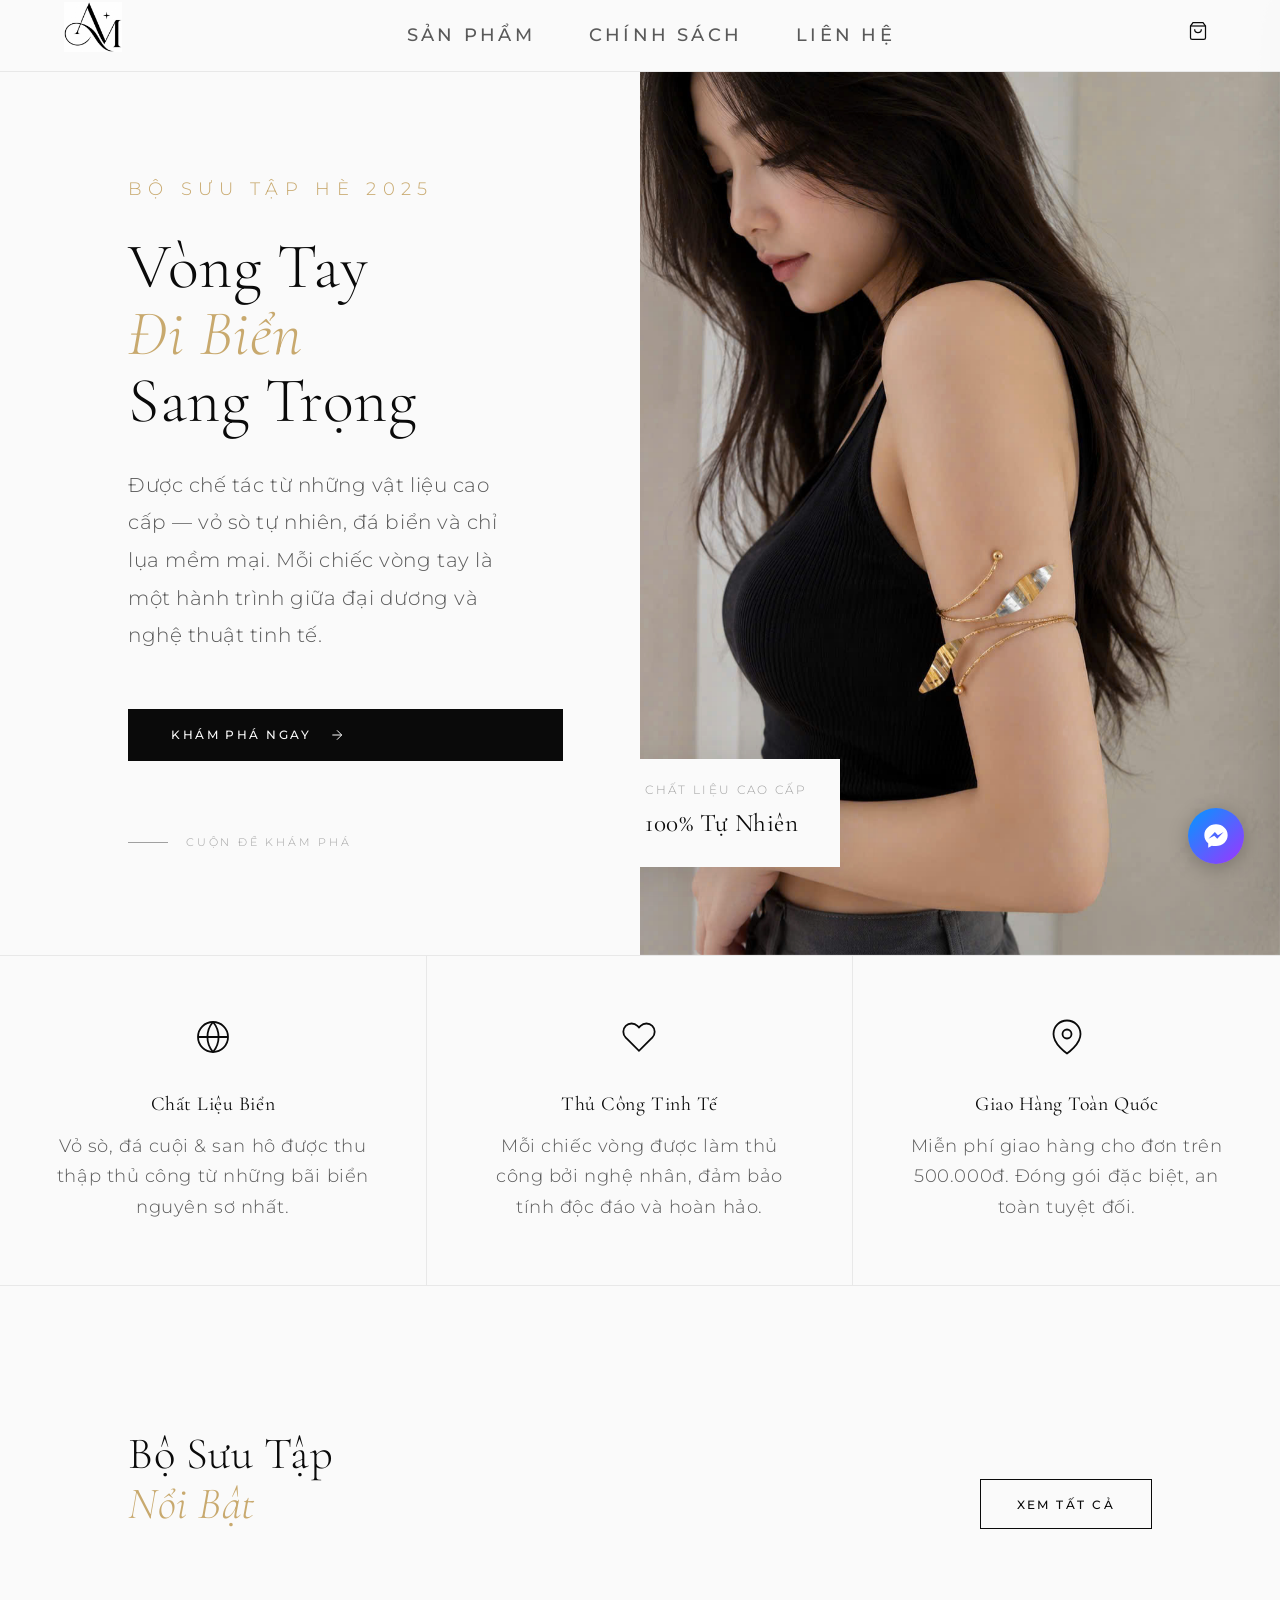
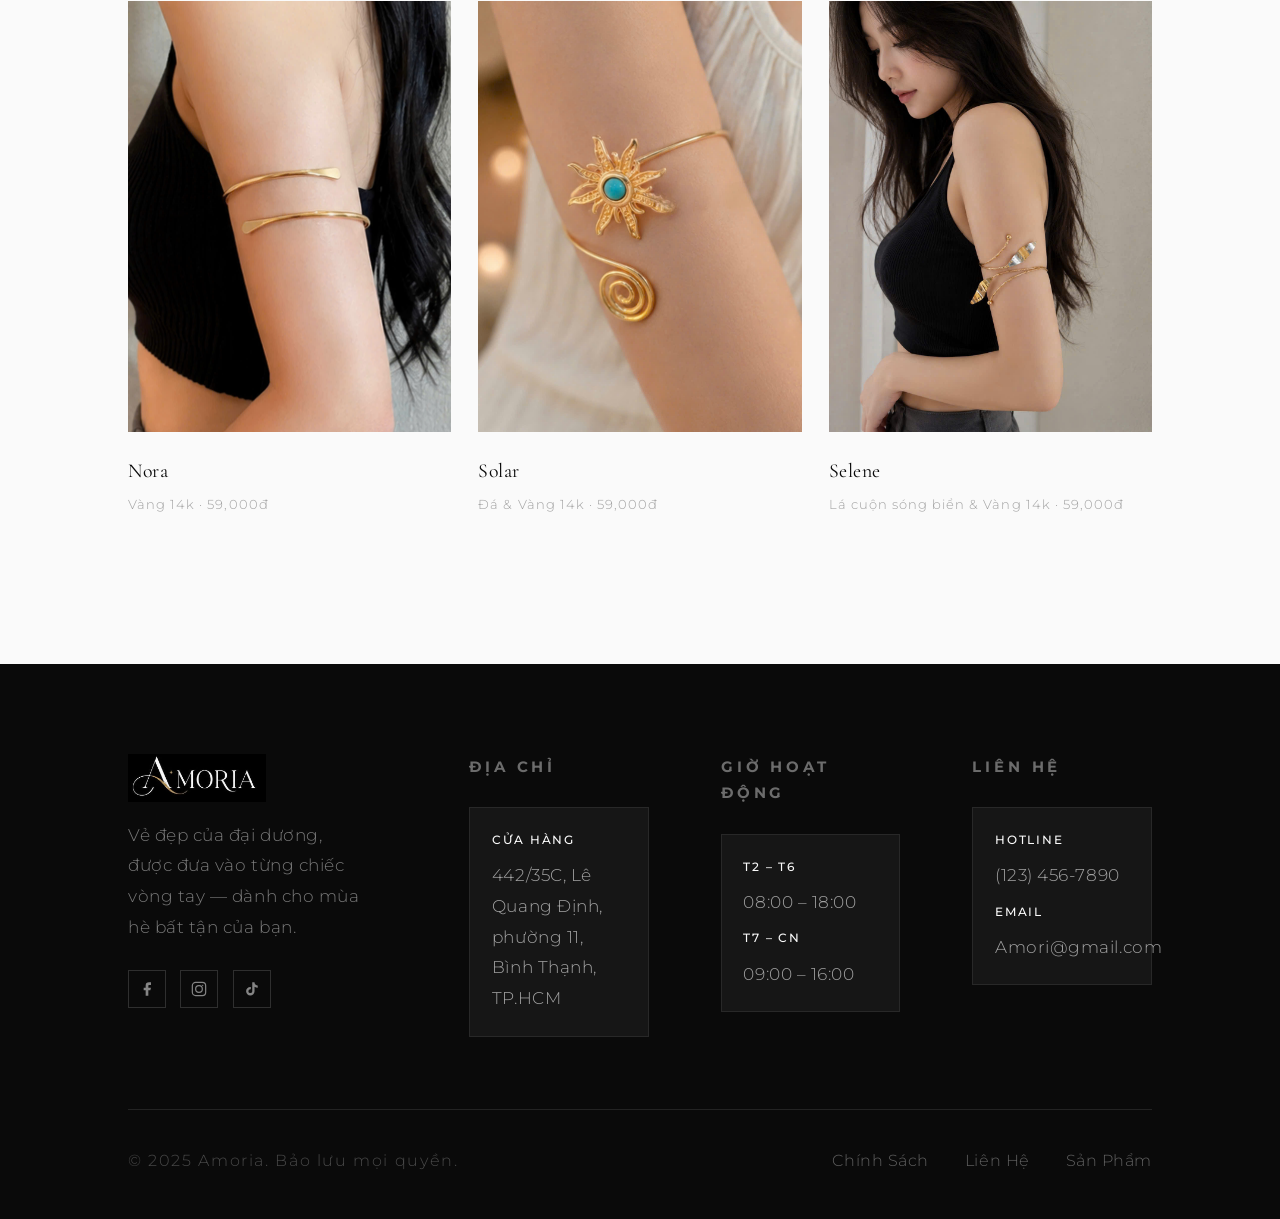
==== index.html @ 960b8639 "fix2" ====
<!DOCTYPE html>
<html lang="vi">
<head>
  <meta charset="UTF-8" />
  <meta name="viewport" content="width=device-width, initial-scale=1.0" />
  <title>Amoria — Vòng Tay Đi Biển</title>
  <link rel="stylesheet" href="css/style.css" />
  <script>
    // Inline nav functions - đảm bảo luôn available khi onclick chạy
    function showPage(id) {
      var pages = document.querySelectorAll('.page');
      for (var i = 0; i < pages.length; i++) pages[i].classList.remove('active');
      var p = document.getElementById(id);
      if (p) { p.classList.add('active'); window.scrollTo({ top: 0, behavior: 'smooth' }); }
    }
    function openCart() {
      var d = document.getElementById('cart-drawer');
      var o = document.getElementById('cart-overlay');
      if (d) d.classList.add('open');
      if (o) o.classList.add('open');
      if (typeof renderCartDrawer === 'function') renderCartDrawer();
    }
    function closeCart() {
      var d = document.getElementById('cart-drawer');
      var o = document.getElementById('cart-overlay');
      if (d) d.classList.remove('open');
      if (o) o.classList.remove('open');
    }
    function toggleCart() {
      var d = document.getElementById('cart-drawer');
      if (d && d.classList.contains('open')) { closeCart(); } else { openCart(); }
    }
    function toggleMenu() {
      var nav = document.getElementById('nav-links');
      var btn = document.getElementById('hamburger');
      if (nav) nav.classList.toggle('open');
      if (btn) btn.classList.toggle('active');
    }
    function closeMenu() {
      var nav = document.getElementById('nav-links');
      var btn = document.getElementById('hamburger');
      if (nav) nav.classList.remove('open');
      if (btn) btn.classList.remove('active');
    }
  </script>
</head>
<body>

<!-- ════════════════════════════════════════
     NAVBAR
════════════════════════════════════════ -->
<nav class="navbar">
  <a class="nav-logo" data-page="home" href="#" onclick="showPage('home');return false;">
    <img src="img/img17.png" alt="Amoria Logo" class="nav-logo-img" />
  </a>

  <ul class="nav-links" id="nav-links">
    <li><a data-page="products" href="#" onclick="showPage('products');closeMenu();return false;">Sản Phẩm</a></li>
    <li><a data-page="policy" href="#" onclick="showPage('policy');closeMenu();return false;">Chính Sách</a></li>
    <li><a data-page="contact" href="#" onclick="showPage('contact');closeMenu();return false;">Liên Hệ</a></li>
  </ul>

  <div class="nav-right">
    <div class="nav-cart" id="nav-cart-btn" onclick="toggleCart()">
      <svg viewBox="0 0 24 24" stroke-width="1.5">
        <path d="M6 2L3 6v14a2 2 0 002 2h14a2 2 0 002-2V6l-3-4z"/>
        <line x1="3" y1="6" x2="21" y2="6"/>
        <path d="M16 10a4 4 0 01-8 0"/>
      </svg>
      <div class="cart-badge" id="cart-badge">0</div>
    </div>
    <button class="hamburger" id="hamburger" onclick="toggleMenu()" aria-label="Menu">
      <span></span><span></span><span></span>
    </button>
  </div>
</nav>


<!-- ════════════════════════════════════════
     HOME PAGE
════════════════════════════════════════ -->
<div class="page active" id="home">

  <!-- Hero -->
  <section class="hero">
    <div class="hero-left">
      <p class="hero-eyebrow">Bộ Sưu Tập Hè 2025</p>
      <h1 class="hero-title">
        Vòng Tay<br>
        <em>Đi Biển</em><br>
        Sang Trọng
      </h1>
      <p class="hero-desc">
        Được chế tác từ những vật liệu cao cấp — vỏ sò tự nhiên, đá biển và 
        chỉ lụa mềm mại. Mỗi chiếc vòng tay là một hành trình giữa đại dương 
        và nghệ thuật tinh tế.
      </p>
      <button class="btn-primary" data-page="products" onclick="showPage('products')">
        Khám Phá Ngay
        <svg viewBox="0 0 24 24" stroke-width="1.5">
          <line x1="5" y1="12" x2="19" y2="12"/>
          <polyline points="12 5 19 12 12 19"/>
        </svg>
      </button>
      <div class="scroll-line">
        <span>Cuộn để khám phá</span>
      </div>
    </div>
    <div class="hero-right">
      <div class="hero-img-wrap">
        <img 
          src="img/img3.png" 
          alt="Vòng tay đi biển"
          onerror="this.parentElement.style.background='#e8e8e8'"
        />
      </div>
      <div class="hero-float-tag">
        <p>Chất liệu cao cấp</p>
        <strong>100% Tự Nhiên</strong>
      </div>
    </div>
  </section>

  <!-- About Strip -->
  <section class="about-strip">
    <div class="about-item">
      <svg class="about-item-icon" viewBox="0 0 24 24" stroke-width="1.2">
        <circle cx="12" cy="12" r="10"/>
        <path d="M2 12h20M12 2a15.3 15.3 0 010 20M12 2a15.3 15.3 0 000 20"/>
      </svg>
      <h3>Chất Liệu Biển</h3>
      <p>Vỏ sò, đá cuội & san hô được thu thập thủ công từ những bãi biển nguyên sơ nhất.</p>
    </div>
    <div class="about-item">
      <svg class="about-item-icon" viewBox="0 0 24 24" stroke-width="1.2">
        <path d="M20.84 4.61a5.5 5.5 0 00-7.78 0L12 5.67l-1.06-1.06a5.5 5.5 0 00-7.78 7.78l1.06 1.06L12 21.23l7.78-7.78 1.06-1.06a5.5 5.5 0 000-7.78z"/>
      </svg>
      <h3>Thủ Công Tinh Tế</h3>
      <p>Mỗi chiếc vòng được làm thủ công bởi nghệ nhân, đảm bảo tính độc đáo và hoàn hảo.</p>
    </div>
    <div class="about-item">
      <svg class="about-item-icon" viewBox="0 0 24 24" stroke-width="1.2">
        <path d="M21 10c0 7-9 13-9 13s-9-6-9-13a9 9 0 0118 0z"/>
        <circle cx="12" cy="10" r="3"/>
      </svg>
      <h3>Giao Hàng Toàn Quốc</h3>
      <p>Miễn phí giao hàng cho đơn trên 500.000đ. Đóng gói đặc biệt, an toàn tuyệt đối.</p>
    </div>
  </section>

  <!-- Collection Preview -->
  <section class="collection-preview">
    <div class="section-header">
      <h2 class="section-title">Bộ Sưu Tập<br><em>Nổi Bật</em></h2>
      <button class="btn-secondary" onclick="showPage('products')">Xem Tất Cả</button>
    </div>
    <div class="preview-grid">
      <div class="preview-card" onclick="showPage('products')">
        <img src="img/img1.png" alt="Nora" 
          onerror="this.src='img/img1.png'"/>
        <div class="preview-card-info">
          <h4>Nora</h4>
          <span>Vàng 14k · 59,000đ</span>
        </div>
      </div>
      <div class="preview-card" onclick="showPage('products')">
        <img src="img/img6.png" alt="Solar"
          onerror="this.src='img/img6.png'"/>
        <div class="preview-card-info">
          <h4>Solar</h4>
          <span>Đá & Vàng 14k · 59,000đ</span>
        </div>
      </div>
      <div class="preview-card" onclick="showPage('products')">
        <img src="img/img3.png" alt="Selene"
          onerror="this.src='img/img5.png'"/>
        <div class="preview-card-info">
          <h4>Selene</h4>
          <span>Lá cuộn sóng biển & Vàng 14k · 59,000đ</span>
        </div>
      </div>
    </div>
  </section>

  <!-- Footer rendered separately, included after each page -->
</div><!-- end #home -->


<!-- ════════════════════════════════════════
     PRODUCTS PAGE
════════════════════════════════════════ -->
<div class="page" id="products">

  <div class="page-hero">
    <h1>Sản Phẩm</h1>
    <p>Khám phá bộ sưu tập vòng tay đi biển mùa hè 2025</p>
  </div>

  <section class="products-section">
    <div class="products-grid" id="products-grid">
      <!-- Generated by JS -->
    </div>
  </section>

</div><!-- end #products -->


<!-- ════════════════════════════════════════
     PRODUCT DETAIL PAGE
════════════════════════════════════════ -->
<div class="page" id="product-detail">
  <div class="detail-back">
    <button class="btn-secondary" onclick="showPage('products')">
      <svg viewBox="0 0 24 24" stroke-width="1.5" style="width:14px;height:14px;stroke:currentColor;fill:none;">
        <line x1="19" y1="12" x2="5" y2="12"/><polyline points="12 19 5 12 12 5"/>
      </svg>
      Quay Lại Sản Phẩm
    </button>
  </div>

  <div class="detail-wrap">
    <!-- Left: image -->
    <div class="detail-img-col">
      <div class="detail-img-main">
        <div class="detail-badge" id="detail-badge"></div>
        <img id="detail-img" src="" alt="" />
      </div>
      <div class="detail-thumbnails" id="detail-thumbnails"></div>
    </div>

    <!-- Right: info -->
    <div class="detail-info-col">
      <p class="detail-eyebrow">Amoria — Bộ Sưu Tập Hè 2025</p>
      <h1 class="detail-name" id="detail-name"></h1>
      <p class="detail-sub" id="detail-sub"></p>

      <div class="detail-rating-row">
        <span class="detail-stars" id="detail-stars"></span>
        <span class="detail-rating-count" id="detail-rating-count"></span>
      </div>

      <div class="detail-price-row">
        <span class="detail-price" id="detail-price"></span>
        <span class="detail-price-old" id="detail-price-old"></span>
      </div>

      <div class="detail-divider"></div>

      <div class="detail-desc" id="detail-desc"></div>

      <div class="detail-attrs" id="detail-attrs"></div>

      <div class="detail-actions">
        <button class="btn-add-cart detail-btn-cart" id="detail-btn-cart">
          <svg viewBox="0 0 24 24" stroke-width="1.5">
            <circle cx="9" cy="21" r="1"/><circle cx="20" cy="21" r="1"/>
            <path d="M1 1h4l2.68 13.39a2 2 0 002 1.61h9.72a2 2 0 002-1.61L23 6H6"/>
          </svg>
          Thêm Vào Giỏ Hàng
        </button>
        <button class="btn-secondary detail-btn-wish">
          <svg viewBox="0 0 24 24" stroke-width="1.5" style="width:16px;height:16px;stroke:currentColor;fill:none;">
            <path d="M20.84 4.61a5.5 5.5 0 00-7.78 0L12 5.67l-1.06-1.06a5.5 5.5 0 00-7.78 7.78l1.06 1.06L12 21.23l7.78-7.78 1.06-1.06a5.5 5.5 0 000-7.78z"/>
          </svg>
          Yêu Thích
        </button>
      </div>

      <div class="detail-guarantees">
        <div class="detail-guarantee-item">
          <svg viewBox="0 0 24 24" stroke-width="1.2"><polyline points="20 6 9 17 4 12"/></svg>
          <span>Miễn phí vận chuyển từ 500.000đ</span>
        </div>
        <div class="detail-guarantee-item">
          <svg viewBox="0 0 24 24" stroke-width="1.2"><polyline points="20 6 9 17 4 12"/></svg>
          <span>Đổi trả trong 7 ngày</span>
        </div>
        <div class="detail-guarantee-item">
          <svg viewBox="0 0 24 24" stroke-width="1.2"><polyline points="20 6 9 17 4 12"/></svg>
          <span>Chất liệu 100% tự nhiên, thủ công tinh tế</span>
        </div>
      </div>
    </div>
  </div>

  <!-- Reviews Section -->
  <section class="reviews-section" id="detail-reviews">
    <div class="reviews-inner">
      <h2 class="reviews-title">Đánh Giá Khách Hàng</h2>
      <div class="reviews-grid" id="reviews-grid"></div>
    </div>
  </section>

</div><!-- end #product-detail -->


<!-- ════════════════════════════════════════
     CHECKOUT PAGE
════════════════════════════════════════ -->
<div class="page" id="checkout">
  <div class="checkout-wrap">

    <!-- Left: Order Summary -->
    <div class="checkout-left">
      <h2>Đơn Hàng</h2>
      <p>Kiểm tra sản phẩm và hoàn tất thông tin giao hàng</p>

      <div class="order-summary">
        <h4>Sản Phẩm Đã Chọn</h4>
        <div id="order-items"></div>
        <div class="order-total">
          <span>Tổng Cộng</span>
          <strong id="order-total-price">—</strong>
        </div>
      </div>

      <p style="font-size:0.68rem; color:var(--gray-400); line-height:1.7;">
        ✦ Miễn phí vận chuyển toàn quốc<br>
        ✦ Giao hàng 2–4 ngày làm việc<br>
        ✦ Đổi trả trong vòng 7 ngày
      </p>
    </div>

    <!-- Right: Form -->
    <div class="checkout-right">
      <form id="checkout-form">

        <div class="form-group">
          <label>Tên Người Nhận *</label>
          <input type="text" id="inp-name" placeholder="Nguyễn Văn A" required />
        </div>

        <div class="form-row">
          <div class="form-group">
            <label>Email *</label>
            <input type="email" id="inp-email" placeholder="example@email.com" required />
          </div>
          <div class="form-group">
            <label>Số Điện Thoại *</label>
            <input type="tel" id="inp-phone" placeholder="0909 000 000" required />
          </div>
        </div>

        <div class="form-group">
          <label>Địa Chỉ Giao Hàng *</label>
          <input type="text" id="inp-address" placeholder="Số nhà, tên đường, phường/xã, quận/huyện, tỉnh/thành" required />
        </div>

        <div class="form-group">
          <label>Ghi Chú</label>
          <textarea id="inp-note" placeholder="Ghi chú thêm cho đơn hàng (tùy chọn)..."></textarea>
        </div>

        <button type="submit" class="btn-confirm">
          Xác Nhận Đặt Hàng
          <svg viewBox="0 0 24 24" stroke-width="1.5">
            <polyline points="20 6 9 17 4 12"/>
          </svg>
        </button>

        <button type="button" class="btn-secondary" style="width:100%;margin-top:.8rem;justify-content:center;" onclick="showPage('products')">
          ← Quay Lại Sản Phẩm
        </button>

      </form>
    </div>

  </div>
</div><!-- end #checkout -->


<!-- ════════════════════════════════════════
     THANK YOU PAGE
════════════════════════════════════════ -->
<div class="page" id="thankyou">
  <div class="thankyou-page">
    <div class="thankyou-inner">

      <div class="ty-icon">
        <svg viewBox="0 0 24 24" stroke-width="1.5">
          <polyline points="20 6 9 17 4 12"/>
        </svg>
      </div>

      <p class="ty-eyebrow">Đặt hàng thành công</p>
      <h1 class="ty-title">
        Cảm Ơn<br>
        <em>Quý Khách!</em>
      </h1>
      <p class="ty-desc">
        Đơn hàng của bạn đã được xác nhận. Chúng tôi sẽ xử lý và giao đến tay bạn 
        trong 2–4 ngày làm việc. Một email xác nhận sẽ được gửi đến hộp thư của bạn.
      </p>

      <div class="ty-order-box">
        <p>Mã Đơn Hàng</p>
        <strong id="ty-order-ref">MRV-000000</strong>
        <br><br>
        <p>Gửi đến</p>
        <strong id="ty-name">—</strong>
      </div>

      <div class="ty-actions">
        <button class="btn-primary" onclick="showPage('home')">
          Trang Chủ
          <svg viewBox="0 0 24 24" stroke-width="1.5">
            <path d="M3 9l9-7 9 7v11a2 2 0 01-2 2H5a2 2 0 01-2-2z"/>
            <polyline points="9 22 9 12 15 12 15 22"/>
          </svg>
        </button>
        <button class="btn-secondary" onclick="showPage('products')">
          Tiếp Tục Mua Sắm
        </button>
      </div>

    </div>
  </div>
</div><!-- end #thankyou -->


<!-- ════════════════════════════════════════
     POLICY PAGE
════════════════════════════════════════ -->
<div class="page" id="policy">
  <div class="page-hero">
    <h1>Chính Sách</h1>
    <p>Cam kết mang lại trải nghiệm mua sắm tốt nhất cho quý khách</p>
  </div>

  <div class="policy-content-wrap">

    <!-- Mua hàng -->
    <div class="policy-section">
      <h2 class="policy-section-title">Chính Sách Mua Hàng</h2>
      <ul class="policy-list">
        <li>Sản phẩm được kiểm tra kỹ trước khi đóng gói.</li>
        <li>Khách hàng được kiểm tra ngoại quan sản phẩm khi nhận hàng.</li>
        <li>Nếu phát hiện giao sai mẫu, thiếu hàng hoặc sản phẩm hư hỏng do vận chuyển, vui lòng liên hệ trong vòng <strong>48 giờ</strong> kể từ khi nhận hàng.</li>
      </ul>
    </div>

    <!-- Đổi trả -->
    <div class="policy-section">
      <h2 class="policy-section-title">Chính Sách Đổi Trả</h2>

      <h3 class="policy-sub-title">Điều kiện đổi trả</h3>
      <p class="policy-text">Chúng tôi hỗ trợ đổi trả trong các trường hợp:</p>
      <ul class="policy-list">
        <li>Sản phẩm bị lỗi do shop.</li>
        <li>Giao sai mẫu, sai màu hoặc sai số lượng so với đơn đặt hàng.</li>
        <li>Sản phẩm bị hư hỏng trong quá trình vận chuyển.</li>
      </ul>

      <h3 class="policy-sub-title">Điều kiện áp dụng</h3>
      <ul class="policy-list">
        <li>Yêu cầu đổi trả trong vòng <strong>03 ngày</strong> kể từ ngày nhận hàng.</li>
        <li>Sản phẩm chưa qua sử dụng.</li>
        <li>Còn nguyên tem nhãn, bao bì và phụ kiện đi kèm.</li>
        <li>Có video mở hộp hoặc hình ảnh chứng minh lỗi sản phẩm.</li>
      </ul>

      <h3 class="policy-sub-title">Trường hợp không hỗ trợ đổi trả</h3>
      <ul class="policy-list policy-list--no">
        <li>Sản phẩm đã qua sử dụng hoặc có dấu hiệu tác động từ người dùng.</li>
        <li>Hư hỏng do bảo quản không đúng cách.</li>
        <li>Khách thay đổi ý định sau khi nhận hàng.</li>
        <li>Sai lệch màu sắc nhỏ do ánh sáng hoặc màn hình hiển thị.</li>
      </ul>
    </div>

    <!-- Bảo hành -->
    <div class="policy-section">
      <h2 class="policy-section-title">Chính Sách Bảo Hành</h2>

      <h3 class="policy-sub-title">Thời gian bảo hành</h3>
      <ul class="policy-list">
        <li>Bảo hành <strong>30 ngày</strong> đối với lỗi kỹ thuật từ shop.</li>
      </ul>

      <h3 class="policy-sub-title">Nội dung bảo hành</h3>
      <ul class="policy-list">
        <li>Đứt dây do lỗi gia công.</li>
        <li>Bong keo, bung mối nối hoặc lỗi hoàn thiện sản phẩm.</li>
      </ul>

      <h3 class="policy-sub-title">Không áp dụng bảo hành</h3>
      <ul class="policy-list policy-list--no">
        <li>Hư hỏng do va đập mạnh.</li>
        <li>Tiếp xúc hóa chất, nước biển hoặc môi trường ăn mòn.</li>
        <li>Hao mòn tự nhiên trong quá trình sử dụng.</li>
      </ul>
    </div>

    <!-- Bảo quản -->
    <div class="policy-section">
      <h2 class="policy-section-title">Hướng Dẫn Bảo Quản</h2>
      <ul class="policy-list">
        <li>Tránh tiếp xúc với nước hoa, mỹ phẩm và hóa chất.</li>
        <li>Bảo quản nơi khô ráo, tránh ánh nắng trực tiếp.</li>
        <li>Tháo sản phẩm khi vận động mạnh hoặc đi bơi để tăng độ bền.</li>
      </ul>
    </div>

    <!-- Cam kết -->
    <div class="policy-pledge">
      <p>✨ Cam kết hàng đúng hình 100%</p>
      <p>✨ Hỗ trợ đổi mới nếu lỗi từ nhà sản xuất</p>
      <p>✨ Kiểm tra hàng trước khi đóng gói</p>
      <p>✨ Hỗ trợ khách hàng nhanh chóng trong suốt quá trình sử dụng sản phẩm.</p>
    </div>

    <div style="text-align:center; margin-top: 3rem; padding-bottom: 5rem;">
      <button class="btn-secondary" onclick="showPage('home')">← Quay Lại Trang Chủ</button>
    </div>

  </div>
</div><!-- end #policy -->


<!-- ════════════════════════════════════════
     CONTACT PAGE
════════════════════════════════════════ -->
<div class="page" id="contact">
  <div class="page-hero">
    <h1>Liên Hệ</h1>
    <p>Chúng tôi luôn sẵn sàng hỗ trợ quý khách</p>
  </div>

  <!-- Form đăng ký nhận thông tin -->
  <div class="contact-form-wrap">
    <div class="contact-form-inner">
      <h2 class="contact-form-title">Đăng Ký Nhận Thông Tin</h2>
      <p class="contact-form-desc">Để lại thông tin, chúng tôi sẽ cập nhật những ưu đãi mới nhất đến bạn.</p>
      <form id="contact-form" class="contact-form">
        <div class="form-group">
          <label>Tên *</label>
          <input type="text" id="cf-name" placeholder="Nguyễn Văn A" required />
        </div>
        <div class="form-group">
          <label>Email *</label>
          <input type="email" id="cf-email" placeholder="example@email.com" required />
        </div>
        <div class="form-group">
          <label>Lời nhắn</label>
          <textarea id="cf-message" rows="4" placeholder="Nhập lời nhắn của bạn..."></textarea>
        </div>
        <button type="submit" class="btn-primary" style="width:100%;justify-content:center;">
          Gửi
          <svg viewBox="0 0 24 24" stroke-width="1.5"><polyline points="20 6 9 17 4 12"/></svg>
        </button>
      </form>
    </div>
  </div>

</div><!-- end #contact -->


<!-- ════════════════════════════════════════
     FOOTER (shared)
════════════════════════════════════════ -->
<footer id="site-footer">
  <div class="footer-grid">

    <div class="footer-brand">
      <img src="img/img10.png" alt="Amoria Logo" class="footer-logo-img" />
      <p>Vẻ đẹp của đại dương, được đưa vào từng chiếc vòng tay — dành cho mùa hè bất tận của bạn.</p>
      <div class="footer-socials">
        <a href="https://www.facebook.com/profile.php?id=61590145246259" target="_blank" class="footer-social-btn" aria-label="Facebook">
          <svg viewBox="0 0 24 24" fill="currentColor"><path d="M18 2h-3a5 5 0 00-5 5v3H7v4h3v8h4v-8h3l1-4h-4V7a1 1 0 011-1h3z"/></svg>
        </a>
        <a href="https://www.instagram.com/amoria_shop7?igsh=dzFsaWV3aHF2d21u&utm_source=qr" target="_blank" class="footer-social-btn" aria-label="Instagram">
          <svg viewBox="0 0 24 24" fill="none" stroke="currentColor" stroke-width="1.8"><rect x="2" y="2" width="20" height="20" rx="5"/><circle cx="12" cy="12" r="5"/><circle cx="17.5" cy="6.5" r="1" fill="currentColor" stroke="none"/></svg>
        </a>
        <a href="https://www.tiktok.com/@chzan05?_r=1&_t=ZS-96xs1fG3Gz6" target="_blank" class="footer-social-btn" aria-label="TikTok">
          <svg viewBox="0 0 24 24" fill="currentColor"><path d="M19.59 6.69a4.83 4.83 0 01-3.77-4.25V2h-3.45v13.67a2.89 2.89 0 01-2.88 2.5 2.89 2.89 0 01-2.89-2.89 2.89 2.89 0 012.89-2.89c.28 0 .54.04.79.1V9.01a6.33 6.33 0 00-.79-.05 6.34 6.34 0 00-6.34 6.34 6.34 6.34 0 006.34 6.34 6.34 6.34 0 006.33-6.34V8.69a8.18 8.18 0 004.78 1.52V6.76a4.85 4.85 0 01-1.01-.07z"/></svg>
        </a>
      </div>
    </div>

    <!-- Địa chỉ -->
    <div class="footer-col">
      <h4>Địa Chỉ</h4>
      <div class="footer-info-box">
        <p>
          <strong>Cửa hàng</strong>
          442/35C, Lê Quang Định,<br>
          phường 11, Bình Thạnh, TP.HCM
        </p>
      </div>
    </div>

    <!-- Giờ hoạt động -->
    <div class="footer-col">
      <h4>Giờ Hoạt Động</h4>
      <div class="footer-info-box">
        <p>
          <strong>T2 – T6</strong>
          08:00 – 18:00
        </p>
        <p style="margin-top:.6rem;">
          <strong>T7 – CN</strong>
          09:00 – 16:00
        </p>
      </div>
    </div>

    <!-- Liên hệ -->
    <div class="footer-col">
      <h4>Liên Hệ</h4>
      <div class="footer-info-box">
        <p>
          <strong>Hotline</strong>
          <a href="tel:0909000000">(123) 456-7890</a>
        </p>
        <p style="margin-top:.6rem;">
          <strong>Email</strong>
          <a href="mailto:hello@Amoria.vn">Amori@gmail.com</a>
        </p>
      </div>
    </div>

  </div>

  <div class="footer-bottom">
    <p>© 2025 Amoria. Bảo lưu mọi quyền.</p>
    <div class="footer-links">
      <a data-page="policy" onclick="showPage('policy')">Chính Sách</a>
      <a data-page="contact" onclick="showPage('contact')">Liên Hệ</a>
      <a data-page="products" onclick="showPage('products')">Sản Phẩm</a>
    </div>
  </div>
</footer>

<!-- Cart Drawer -->
<div class="cart-overlay" id="cart-overlay" onclick="closeCart()"></div>
<div class="cart-drawer" id="cart-drawer">
  <div class="cart-drawer-header">
    <h3>Giỏ Hàng</h3>
    <button class="cart-close-btn" onclick="closeCart()">
      <svg viewBox="0 0 24 24" stroke-width="1.5" fill="none" stroke="currentColor" width="22" height="22">
        <line x1="18" y1="6" x2="6" y2="18"/><line x1="6" y1="6" x2="18" y2="18"/>
      </svg>
    </button>
  </div>
  <div class="cart-items-list" id="cart-items-list"></div>
  <div class="cart-drawer-footer">
    <div class="cart-total-row">
      <span>Tổng cộng (đã chọn):</span>
      <strong id="cart-total-display">0đ</strong>
    </div>
    <button class="btn-primary" style="width:100%;justify-content:center;" onclick="checkoutSelected()">
      Thanh Toán
      <svg viewBox="0 0 24 24" stroke-width="1.5" fill="none" stroke="currentColor" width="16" height="16">
        <line x1="5" y1="12" x2="19" y2="12"/><polyline points="12 5 19 12 12 19"/>
      </svg>
    </button>
  </div>
</div>

<!-- Messenger Floating Button -->
<a href="https://www.facebook.com/profile.php?id=61590145246259" target="_blank" class="messenger-fab" aria-label="Chat Messenger">
  <svg viewBox="0 0 24 24" fill="currentColor" width="28" height="28">
    <path d="M12 2C6.477 2 2 6.145 2 11.259c0 2.816 1.294 5.335 3.338 7.05V22l3.046-1.677A10.857 10.857 0 0012 20.518c5.523 0 10-4.145 10-9.259S17.523 2 12 2zm1.07 12.46l-2.549-2.718-4.976 2.718 5.474-5.808 2.612 2.718 4.913-2.718-5.474 5.808z"/>
  </svg>
</a>

<script src="js/app.js"></script>
<script src="js/products.js"></script>
</body>
</html>
---- css/style.css ----
@import url('https://fonts.googleapis.com/css2?family=Cormorant+Garamond:ital,wght@0,300;0,400;0,600;1,300;1,400&family=Montserrat:wght@300;400;500;600&display=swap');

:root {
  --black: #0a0a0a;
  --white: #fafafa;
  --gray-100: #f5f5f5;
  --gray-200: #e8e8e8;
  --gray-400: #a0a0a0;
  --gray-600: #5a5a5a;
  --accent: #c8a96e;
  --font-display: 'Cormorant Garamond', serif;
  --font-body: 'Montserrat', sans-serif;
  --transition: 0.35s cubic-bezier(0.25, 0.1, 0.25, 1);
}

*, *::before, *::after { box-sizing: border-box; margin: 0; padding: 0; }

html { scroll-behavior: smooth; }

body {
  font-family: var(--font-body);
  background: var(--white);
  color: var(--black);
  font-size: 14px;
  font-weight: 300;
  letter-spacing: 0.03em;
  overflow-x: hidden;
}

/* ── NAVBAR ── */
.navbar {
  position: fixed;
  top: 0; left: 0; right: 0;
  z-index: 9000;
  display: flex;
  align-items: center;
  justify-content: space-between;
  padding: 0 5vw;
  height: 72px;
  background: rgba(250, 250, 250, 0.92);
  backdrop-filter: blur(12px);
  border-bottom: 1px solid var(--gray-200);
  transition: box-shadow var(--transition);
}
.navbar.scrolled { box-shadow: 0 2px 20px rgba(0,0,0,0.08); }

.nav-logo-img {
  height: 50px;
  max-width: 140px;
  width: auto;
  display: inline-block;
  object-fit: contain;
}

.footer-logo-img {
  height: 48px;
  max-height: 48px;
  max-width: 160px;
  width: auto;
  display: block;
  object-fit: contain;
  margin-bottom: 1rem;
}

.nav-logo {
  font-family: var(--font-display);
  font-size: 1.7rem;
  font-weight: 600;
  letter-spacing: 0.12em;
  color: var(--black);
  text-decoration: none;
  cursor: pointer;
}
.nav-logo span { color: var(--accent); }

.nav-links {
  display: flex;
  gap: 3rem;
  list-style: none;
}
.nav-links a {
  font-size: 0.72rem;
  font-weight: 500;
  letter-spacing: 0.18em;
  text-transform: uppercase;
  color: var(--gray-600);
  text-decoration: none;
  position: relative;
  padding-bottom: 4px;
  transition: color var(--transition);
  cursor: pointer;
}
.nav-links a::after {
  content: '';
  position: absolute;
  bottom: 0; left: 0;
  width: 0; height: 1px;
  background: var(--black);
  transition: width var(--transition);
}
.nav-links a:hover { color: var(--black); }
.nav-links a:hover::after { width: 100%; }

.nav-cart {
  position: relative;
  cursor: pointer;
  padding: 8px;
}
.nav-cart svg { width: 20px; height: 20px; stroke: var(--black); fill: none; }
.cart-badge {
  position: absolute;
  top: 4px; right: 4px;
  width: 16px; height: 16px;
  background: var(--black);
  color: var(--white);
  border-radius: 50%;
  font-size: 0.6rem;
  display: flex;
  align-items: center;
  justify-content: center;
  font-weight: 600;
  display: none;
}
.cart-badge.show { display: flex; }

/* ── PAGE SYSTEM ── */
.page { display: none; min-height: 100vh; }
.page.active { display: block; }

/* ── HERO ── */
.hero {
  min-height: 100vh;
  display: grid;
  grid-template-columns: 1fr 1fr;
  padding-top: 72px;
}

.hero-left {
  display: flex;
  flex-direction: column;
  justify-content: center;
  padding: 8vw 6vw 8vw 10vw;
  position: relative;
  z-index: 0;
}

.hero-eyebrow {
  font-size: 0.68rem;
  letter-spacing: 0.35em;
  text-transform: uppercase;
  color: var(--accent);
  margin-bottom: 1.5rem;
  opacity: 0;
  animation: fadeUp 0.8s 0.2s forwards;
}

.hero-title {
  font-family: var(--font-display);
  font-size: clamp(3rem, 5vw, 5.5rem);
  font-weight: 300;
  line-height: 1.05;
  margin-bottom: 1.8rem;
  opacity: 0;
  animation: fadeUp 0.8s 0.35s forwards;
}
.hero-title em { font-style: italic; color: var(--accent); }

.hero-desc {
  font-size: 0.8rem;
  line-height: 1.9;
  color: var(--gray-600);
  max-width: 380px;
  margin-bottom: 3rem;
  opacity: 0;
  animation: fadeUp 0.8s 0.5s forwards;
}

.btn-primary {
  display: inline-flex;
  align-items: center;
  gap: 1rem;
  padding: 1rem 2.4rem;
  background: var(--black);
  color: var(--white);
  font-family: var(--font-body);
  font-size: 0.68rem;
  font-weight: 500;
  letter-spacing: 0.2em;
  text-transform: uppercase;
  border: none;
  cursor: pointer;
  transition: all var(--transition);
  opacity: 0;
  animation: fadeUp 0.8s 0.65s forwards;
  text-decoration: none;
}
.btn-primary:hover {
  background: var(--gray-600);
  transform: translateX(6px);
}
.btn-primary svg { width: 16px; height: 16px; stroke: currentColor; fill: none; transition: transform var(--transition); }
.btn-primary:hover svg { transform: translateX(4px); }

.btn-secondary {
  display: inline-flex;
  align-items: center;
  gap: 0.6rem;
  padding: 0.9rem 2rem;
  background: transparent;
  color: var(--black);
  font-family: var(--font-body);
  font-size: 0.68rem;
  font-weight: 500;
  letter-spacing: 0.2em;
  text-transform: uppercase;
  border: 1px solid var(--black);
  cursor: pointer;
  transition: all var(--transition);
  text-decoration: none;
}
.btn-secondary:hover { background: var(--black); color: var(--white); }

.hero-right {
  position: relative;
  overflow: hidden;
  background: var(--gray-100);
}
.hero-img-wrap {
  position: absolute;
  inset: 0;
  overflow: hidden;
  pointer-events: none;
}
.hero-img-wrap img {
  width: 100%; height: 100%;
  object-fit: cover;
  transform: scale(1.05);
  animation: zoomOut 1.5s 0.1s cubic-bezier(0.25, 0.1, 0.25, 1) forwards;
}
.hero-float-tag {
  position: absolute;
  bottom: 10%;
  left: -1.5rem;
  background: var(--white);
  padding: 1.2rem 1.8rem;
  box-shadow: 0 8px 40px rgba(0,0,0,0.12);
  animation: fadeUp 0.8s 0.9s both;
}
.hero-float-tag p { font-size: 0.65rem; letter-spacing: 0.2em; text-transform: uppercase; color: var(--gray-400); }
.hero-float-tag strong { font-family: var(--font-display); font-size: 1.4rem; font-weight: 400; display: block; }

/* ── SCROLL INDICATOR ── */
.scroll-line {
  display: flex;
  align-items: center;
  gap: 1rem;
  margin-top: 4rem;
  opacity: 0;
  animation: fadeUp 0.8s 0.8s forwards;
}
.scroll-line::before {
  content: '';
  display: block;
  width: 40px; height: 1px;
  background: var(--gray-400);
}
.scroll-line span { font-size: 0.62rem; letter-spacing: 0.25em; text-transform: uppercase; color: var(--gray-400); }

/* ── ABOUT STRIP ── */
.about-strip {
  display: grid;
  grid-template-columns: repeat(3, 1fr);
  border-top: 1px solid var(--gray-200);
  border-bottom: 1px solid var(--gray-200);
}
.about-item {
  padding: 3.5rem 4vw;
  border-right: 1px solid var(--gray-200);
  text-align: center;
}
.about-item:last-child { border-right: none; }
.about-item-icon {
  width: 36px; height: 36px;
  margin: 0 auto 1.2rem;
  stroke: var(--black);
  fill: none;
}
.about-item h3 {
  font-family: var(--font-display);
  font-size: 1.1rem;
  font-weight: 400;
  margin-bottom: 0.5rem;
}
.about-item p { font-size: 0.72rem; color: var(--gray-600); line-height: 1.7; }

/* ── COLLECTION PREVIEW (Homepage) ── */
.collection-preview {
  padding: 8rem 10vw;
}
.section-header {
  display: flex;
  justify-content: space-between;
  align-items: flex-end;
  margin-bottom: 4rem;
}
.section-title {
  font-family: var(--font-display);
  font-size: clamp(2rem, 3.5vw, 3.2rem);
  font-weight: 300;
  line-height: 1.1;
}
.section-title em { font-style: italic; color: var(--accent); }
.preview-grid {
  display: grid;
  grid-template-columns: repeat(3, 1fr);
  gap: 1.5rem;
}
.preview-card {
  position: relative;
  overflow: hidden;
  cursor: pointer;
}
.preview-card img {
  width: 100%; aspect-ratio: 3/4;
  object-fit: cover;
  display: block;
  transition: transform 0.6s cubic-bezier(0.25, 0.1, 0.25, 1);
}
.preview-card:hover img { transform: scale(1.04); }
.preview-card-info {
  padding: 1.2rem 0 0;
}
.preview-card-info h4 {
  font-family: var(--font-display);
  font-size: 1.1rem;
  font-weight: 400;
}
.preview-card-info span { font-size: 0.72rem; color: var(--gray-400); letter-spacing: 0.08em; }

/* ── PRODUCTS PAGE ── */
.page-hero {
  padding: 140px 10vw 5rem;
  border-bottom: 1px solid var(--gray-200);
}
.page-hero h1 {
  font-family: var(--font-display);
  font-size: clamp(2.5rem, 5vw, 5rem);
  font-weight: 300;
}
.page-hero p { font-size: 0.78rem; color: var(--gray-600); margin-top: 0.8rem; letter-spacing: 0.06em; }

.products-section { padding: 5rem 10vw 8rem; }

.products-grid {
  display: grid;
  grid-template-columns: repeat(auto-fill, minmax(280px, 1fr));
  gap: 2rem;
}

.product-card {
  background: var(--white);
  border: 1px solid var(--gray-200);
  transition: box-shadow var(--transition), transform var(--transition);
  overflow: hidden;
}
.product-card:hover {
  box-shadow: 0 12px 50px rgba(0,0,0,0.1);
  transform: translateY(-4px);
}

.product-img-wrap {
  position: relative;
  overflow: hidden;
  background: var(--gray-100);
}
.product-img-wrap img {
  width: 100%; aspect-ratio: 1/1;
  object-fit: cover;
  display: block;
  transition: transform 0.6s cubic-bezier(0.25, 0.1, 0.25, 1);
}
.product-card:hover .product-img-wrap img { transform: scale(1.06); }

.product-badge {
  position: absolute;
  top: 1rem; left: 1rem;
  background: var(--black);
  color: var(--white);
  font-size: 0.6rem;
  letter-spacing: 0.18em;
  text-transform: uppercase;
  padding: 4px 10px;
}

.product-info {
  padding: 1.5rem;
}
.product-info h3 {
  font-family: var(--font-display);
  font-size: 1.25rem;
  font-weight: 400;
  margin-bottom: 0.3rem;
}
.product-sub {
  font-size: 0.68rem;
  color: var(--gray-400);
  letter-spacing: 0.1em;
  text-transform: uppercase;
  margin-bottom: 1rem;
}
.product-price-row {
  display: flex;
  align-items: center;
  justify-content: space-between;
  margin-bottom: 1.2rem;
}
.product-price {
  font-family: var(--font-display);
  font-size: 1.4rem;
  font-weight: 600;
}
.product-price-old {
  font-size: 0.8rem;
  color: var(--gray-400);
  text-decoration: line-through;
  margin-left: 0.5rem;
}
.product-rating { font-size: 0.65rem; color: var(--accent); letter-spacing: 0.05em; }

.btn-add-cart {
  width: 100%;
  padding: 0.9rem;
  background: var(--black);
  color: var(--white);
  font-family: var(--font-body);
  font-size: 0.68rem;
  font-weight: 500;
  letter-spacing: 0.2em;
  text-transform: uppercase;
  border: none;
  cursor: pointer;
  transition: all var(--transition);
  display: flex;
  align-items: center;
  justify-content: center;
  gap: 0.6rem;
}
.btn-add-cart:hover { background: var(--gray-600); }
.btn-add-cart svg { width: 14px; height: 14px; stroke: currentColor; fill: none; }

/* ── CHECKOUT PAGE ── */
.checkout-wrap {
  min-height: 100vh;
  padding: 130px 10vw 8rem;
  display: grid;
  grid-template-columns: 1fr 1fr;
  gap: 6rem;
  align-items: start;
}
.checkout-left h2 {
  font-family: var(--font-display);
  font-size: 2.5rem;
  font-weight: 300;
  margin-bottom: 0.5rem;
}
.checkout-left p { font-size: 0.72rem; color: var(--gray-400); margin-bottom: 3rem; }

.order-summary {
  background: var(--gray-100);
  padding: 2.5rem;
  margin-bottom: 2rem;
}
.order-summary h4 {
  font-size: 0.68rem;
  letter-spacing: 0.2em;
  text-transform: uppercase;
  margin-bottom: 1.5rem;
  color: var(--gray-600);
}
.order-item {
  display: flex;
  align-items: center;
  gap: 1rem;
  padding: 1rem 0;
  border-bottom: 1px solid var(--gray-200);
}
.order-item:last-of-type { border-bottom: none; }
.order-item img {
  width: 64px; height: 64px;
  object-fit: cover;
  flex-shrink: 0;
}
.order-item-info { flex: 1; }
.order-item-info h5 { font-family: var(--font-display); font-size: 1rem; font-weight: 400; }
.order-item-info span { font-size: 0.68rem; color: var(--gray-400); }
.order-item-price { font-family: var(--font-display); font-size: 1.1rem; }

.order-total {
  display: flex;
  justify-content: space-between;
  align-items: center;
  padding: 1.2rem 0 0;
  border-top: 1px solid var(--black);
  margin-top: 0.5rem;
}
.order-total span { font-size: 0.68rem; letter-spacing: 0.15em; text-transform: uppercase; }
.order-total strong { font-family: var(--font-display); font-size: 1.5rem; font-weight: 600; }

.form-group {
  margin-bottom: 1.4rem;
}
.form-group label {
  display: block;
  font-size: 0.65rem;
  letter-spacing: 0.2em;
  text-transform: uppercase;
  color: var(--gray-600);
  margin-bottom: 0.6rem;
}
.form-group input,
.form-group textarea,
.form-group select {
  width: 100%;
  padding: 0.9rem 1rem;
  border: 1px solid var(--gray-200);
  background: var(--white);
  font-family: var(--font-body);
  font-size: 0.82rem;
  color: var(--black);
  outline: none;
  transition: border-color var(--transition);
  letter-spacing: 0.03em;
  appearance: none;
}
.form-group input:focus,
.form-group textarea:focus { border-color: var(--black); }
.form-group textarea { resize: vertical; min-height: 100px; }
.form-row { display: grid; grid-template-columns: 1fr 1fr; gap: 1rem; }

.btn-confirm {
  width: 100%;
  padding: 1.1rem;
  background: var(--black);
  color: var(--white);
  font-family: var(--font-body);
  font-size: 0.72rem;
  font-weight: 500;
  letter-spacing: 0.25em;
  text-transform: uppercase;
  border: none;
  cursor: pointer;
  transition: all var(--transition);
  margin-top: 1rem;
  display: flex;
  align-items: center;
  justify-content: center;
  gap: 0.8rem;
}
.btn-confirm:hover { background: var(--gray-600); }
.btn-confirm svg { width: 16px; height: 16px; stroke: currentColor; fill: none; }

/* ── THANK YOU PAGE ── */
.thankyou-page {
  min-height: 100vh;
  display: flex;
  align-items: center;
  justify-content: center;
  padding: 72px 5vw 5vw;
  text-align: center;
  background: var(--white);
}
.thankyou-inner { max-width: 560px; }

.ty-icon {
  width: 72px; height: 72px;
  border: 1.5px solid var(--black);
  border-radius: 50%;
  display: flex;
  align-items: center;
  justify-content: center;
  margin: 0 auto 2.5rem;
  animation: scaleIn 0.6s 0.2s both;
}
.ty-icon svg { width: 32px; height: 32px; stroke: var(--black); fill: none; }

.ty-eyebrow {
  font-size: 0.65rem;
  letter-spacing: 0.3em;
  text-transform: uppercase;
  color: var(--accent);
  margin-bottom: 1rem;
  animation: fadeUp 0.6s 0.4s both;
}
.ty-title {
  font-family: var(--font-display);
  font-size: clamp(2.2rem, 4vw, 3.5rem);
  font-weight: 300;
  line-height: 1.1;
  margin-bottom: 1.5rem;
  animation: fadeUp 0.6s 0.5s both;
}
.ty-title em { font-style: italic; color: var(--accent); }
.ty-desc {
  font-size: 0.78rem;
  line-height: 1.9;
  color: var(--gray-600);
  margin-bottom: 3rem;
  animation: fadeUp 0.6s 0.6s both;
}
.ty-order-box {
  background: var(--gray-100);
  padding: 1.8rem 2.5rem;
  margin-bottom: 2.5rem;
  text-align: left;
  animation: fadeUp 0.6s 0.7s both;
}
.ty-order-box p { font-size: 0.68rem; color: var(--gray-400); letter-spacing: 0.15em; text-transform: uppercase; margin-bottom: 0.4rem; }
.ty-order-box strong { font-family: var(--font-display); font-size: 1.2rem; }
.ty-actions { display: flex; gap: 1rem; justify-content: center; animation: fadeUp 0.6s 0.8s both; }

/* ── POLICY PAGE ── */
.policy-wrap { padding: 140px 20vw 8rem; max-width: 900px; margin: 0 auto; }
.policy-wrap h1 {
  font-family: var(--font-display);
  font-size: 3rem;
  font-weight: 300;
  margin-bottom: 3rem;
  border-bottom: 1px solid var(--gray-200);
  padding-bottom: 2rem;
}
.policy-section { margin-bottom: 3rem; }
.policy-section h3 {
  font-size: 0.72rem;
  letter-spacing: 0.2em;
  text-transform: uppercase;
  margin-bottom: 1rem;
  color: var(--black);
}
.policy-section p { font-size: 0.8rem; line-height: 1.9; color: var(--gray-600); margin-bottom: 0.8rem; }

/* ── FOOTER ── */
footer {
  background: var(--black);
  color: var(--white);
  padding: 5rem 10vw 2.5rem;
}
.footer-grid {
  display: grid;
  grid-template-columns: 1.5fr 1fr 1fr 1fr;
  gap: 4rem;
  padding-bottom: 4rem;
  border-bottom: 1px solid rgba(255,255,255,0.1);
  align-items: start;
}
.footer-grid > * { min-width: 0; }
.footer-brand .logo {
  font-family: var(--font-display);
  font-size: 1.6rem;
  font-weight: 600;
  letter-spacing: 0.12em;
  margin-bottom: 1.2rem;
  display: block;
}
.footer-brand .logo span { color: var(--accent); }
.footer-brand p { font-size: 0.72rem; line-height: 1.8; color: rgba(255,255,255,0.45); max-width: 240px; }

.footer-col h4 {
  font-size: 0.62rem;
  letter-spacing: 0.25em;
  text-transform: uppercase;
  color: rgba(255,255,255,0.4);
  margin-bottom: 1.5rem;
}

/* Footer info boxes */
.footer-info-box {
  background: rgba(255,255,255,0.05);
  border: 1px solid rgba(255,255,255,0.08);
  padding: 1.2rem;
  margin-bottom: 0;
}
.footer-info-box p {
  font-size: 0.72rem;
  line-height: 1.8;
  color: rgba(255,255,255,0.6);
}
.footer-info-box p strong {
  display: block;
  color: var(--white);
  font-size: 0.65rem;
  letter-spacing: 0.15em;
  text-transform: uppercase;
  margin-bottom: 0.5rem;
  font-weight: 500;
}
.footer-info-box a {
  color: rgba(255,255,255,0.6);
  text-decoration: none;
  transition: color var(--transition);
}
.footer-info-box a:hover { color: var(--accent); }

.footer-bottom {
  display: flex;
  justify-content: space-between;
  align-items: center;
  padding-top: 2rem;
}
.footer-bottom p { font-size: 0.65rem; color: rgba(255,255,255,0.25); letter-spacing: 0.1em; }
.footer-links { display: flex; gap: 2rem; }
.footer-links a {
  font-size: 0.65rem;
  color: rgba(255,255,255,0.35);
  text-decoration: none;
  transition: color var(--transition);
  cursor: pointer;
}
.footer-links a:hover { color: rgba(255,255,255,0.8); }

/* ── ANIMATIONS ── */
@keyframes fadeUp {
  from { opacity: 0; transform: translateY(24px); }
  to { opacity: 1; transform: translateY(0); }
}
@keyframes zoomOut {
  from { transform: scale(1.05); }
  to { transform: scale(1); }
}
@keyframes scaleIn {
  from { opacity: 0; transform: scale(0.7); }
  to { opacity: 1; transform: scale(1); }
}

/* ── RESPONSIVE ── */
@media (max-width: 960px) {
  .hero { grid-template-columns: 1fr; }
  .hero-right { height: 50vw; }
  .hero-left { padding: 6vw; }
  .about-strip { grid-template-columns: 1fr; }
  .about-item { border-right: none; border-bottom: 1px solid var(--gray-200); }
  .checkout-wrap { grid-template-columns: 1fr; gap: 3rem; }
  .footer-grid { grid-template-columns: 1fr 1fr; gap: 3rem; }
  .preview-grid { grid-template-columns: 1fr 1fr; }
}
@media (max-width: 600px) {
  .nav-links { display: none; }
  .nav-links.open {
    display: flex;
    flex-direction: column;
    position: fixed;
    top: 72px; left: 0; right: 0;
    background: rgba(250,250,250,0.98);
    backdrop-filter: blur(12px);
    padding: 1.5rem 2rem 2rem;
    gap: 1.5rem;
    z-index: 8999;
    border-bottom: 1px solid var(--gray-200);
    box-shadow: 0 8px 24px rgba(0,0,0,0.08);
  }
  .nav-links.open li { list-style: none; }
  .nav-links.open a { font-size: 1.1rem !important; padding: 0.5rem 0; display: block; }
  .hamburger { display: flex; }
  .nav-right { display: flex; align-items: center; gap: 0.5rem; }
  .products-grid { grid-template-columns: 1fr 1fr; gap: 1rem; }
  .ty-actions { flex-direction: column; }
  .footer-grid { grid-template-columns: 1fr; }
  .footer-bottom { flex-direction: column; gap: 1rem; text-align: center; }
}

/* ── PRODUCT DETAIL PAGE ── */
.detail-back {
  padding: 100px 10vw 0;
}

.detail-wrap {
  display: grid;
  grid-template-columns: 1fr 1fr;
  gap: 6rem;
  padding: 3rem 10vw 8rem;
  align-items: start;
}

.detail-img-col { position: sticky; top: 90px; }

.detail-img-main {
  position: relative;
  background: var(--gray-100);
  overflow: hidden;
  aspect-ratio: 1/1;
}
.detail-img-main img {
  width: 100%; height: 100%;
  object-fit: cover;
  display: block;
  transition: transform 0.6s cubic-bezier(0.25, 0.1, 0.25, 1);
}
.detail-img-main:hover img { transform: scale(1.04); }

.detail-badge {
  position: absolute;
  top: 1rem; left: 1rem;
  background: var(--black);
  color: var(--white);
  font-size: 0.6rem;
  letter-spacing: 0.18em;
  text-transform: uppercase;
  padding: 4px 10px;
  z-index: 1;
}
.detail-badge:empty { display: none; }

.detail-thumbnails {
  display: flex;
  gap: 0.8rem;
  margin-top: 1rem;
}
.detail-thumb {
  width: 72px; height: 72px;
  object-fit: cover;
  cursor: pointer;
  border: 2px solid transparent;
  transition: border-color var(--transition);
  opacity: 0.65;
  transition: opacity var(--transition), border-color var(--transition);
}
.detail-thumb:hover, .detail-thumb.active {
  border-color: var(--black);
  opacity: 1;
}

.detail-info-col { padding-top: 0.5rem; }

.detail-eyebrow {
  font-size: 0.65rem;
  letter-spacing: 0.3em;
  text-transform: uppercase;
  color: var(--accent);
  margin-bottom: 1rem;
}

.detail-name {
  font-family: var(--font-display);
  font-size: clamp(2.2rem, 3.5vw, 3.5rem);
  font-weight: 300;
  line-height: 1.1;
  margin-bottom: 0.6rem;
}

.detail-sub {
  font-size: 0.7rem;
  color: var(--gray-400);
  letter-spacing: 0.12em;
  text-transform: uppercase;
  margin-bottom: 1rem;
}

.detail-rating-row {
  display: flex;
  align-items: center;
  gap: 0.8rem;
  margin-bottom: 1.5rem;
}
.detail-stars { font-size: 0.85rem; color: var(--accent); letter-spacing: 0.05em; }
.detail-rating-count { font-size: 0.68rem; color: var(--gray-400); }

.detail-price-row {
  display: flex;
  align-items: baseline;
  gap: 1rem;
  margin-bottom: 1.5rem;
}
.detail-price {
  font-family: var(--font-display);
  font-size: 2rem;
  font-weight: 600;
}
.detail-price-old {
  font-size: 1rem;
  color: var(--gray-400);
  text-decoration: line-through;
}
.detail-price-old:empty { display: none; }

.detail-divider {
  height: 1px;
  background: var(--gray-200);
  margin: 1.5rem 0;
}

.detail-desc {
  font-size: 0.82rem;
  line-height: 1.95;
  color: var(--gray-600);
  margin-bottom: 1.8rem;
}

.detail-attrs {
  display: flex;
  flex-direction: column;
  gap: 0.6rem;
  margin-bottom: 2rem;
}
.detail-attr {
  display: flex;
  align-items: center;
  gap: 0.8rem;
  font-size: 0.72rem;
}
.detail-attr-label {
  font-size: 0.62rem;
  letter-spacing: 0.2em;
  text-transform: uppercase;
  color: var(--gray-400);
  width: 90px;
  flex-shrink: 0;
}
.detail-attr-value { color: var(--black); font-weight: 400; }

.detail-actions {
  display: flex;
  gap: 1rem;
  margin-bottom: 2rem;
}
.detail-btn-cart {
  flex: 1;
  padding: 1.1rem;
  font-size: 0.72rem;
}
.detail-btn-wish {
  padding: 1.1rem 1.4rem;
  flex-shrink: 0;
}

.detail-guarantees {
  display: flex;
  flex-direction: column;
  gap: 0.7rem;
  padding: 1.5rem;
  background: var(--gray-100);
}
.detail-guarantee-item {
  display: flex;
  align-items: center;
  gap: 0.7rem;
  font-size: 0.72rem;
  color: var(--gray-600);
}
.detail-guarantee-item svg {
  width: 14px; height: 14px;
  stroke: var(--accent);
  fill: none;
  flex-shrink: 0;
}

/* ── POLICY CARDS ── */
.policy-cards-wrap {
  padding: 4rem 8vw 8rem;
}

.policy-cards-grid {
  display: grid;
  grid-template-columns: repeat(4, 1fr);
  gap: 1.5rem;
}

.policy-card {
  background: var(--gray-100);
  padding: 2.5rem 2rem;
  border-top: 2px solid var(--black);
  transition: transform var(--transition), box-shadow var(--transition);
}
.policy-card:hover {
  transform: translateY(-4px);
  box-shadow: 0 12px 40px rgba(0,0,0,0.1);
}
.policy-card:nth-child(2) {
  background: var(--black);
  border-top-color: var(--accent);
}
.policy-card:nth-child(2) h3,
.policy-card:nth-child(2) p {
  color: rgba(255,255,255,0.85);
}
.policy-card:nth-child(2) h3 { color: var(--white); }
.policy-card:nth-child(2) .policy-card-icon svg { stroke: var(--accent); }

.policy-card-icon {
  margin-bottom: 1.8rem;
}
.policy-card-icon svg {
  width: 28px; height: 28px;
  stroke: var(--black);
  fill: none;
}

.policy-card h3 {
  font-family: var(--font-display);
  font-size: 1.3rem;
  font-weight: 400;
  margin-bottom: 1rem;
  color: var(--black);
}
.policy-card p {
  font-size: 0.76rem;
  line-height: 1.9;
  color: var(--gray-600);
}

@media (max-width: 960px) {
  .policy-cards-grid { grid-template-columns: repeat(2, 1fr); }
  .detail-wrap { grid-template-columns: 1fr; gap: 3rem; }
  .detail-img-col { position: static; }
}
@media (max-width: 600px) {
  .policy-cards-grid { grid-template-columns: 1fr; }
  .detail-actions { flex-direction: column; }
}

/* ── POLICY NEW LAYOUT ── */
.policy-content-wrap {
  max-width: 800px;
  margin: 0 auto;
  padding: 4rem 5vw 6rem;
}
.policy-section {
  border-top: 1px solid var(--gray-200);
  padding: 3rem 0 1rem;
}
.policy-section:first-child { border-top: none; }
.policy-section-title {
  font-family: var(--font-display);
  font-size: 1.6rem;
  font-weight: 400;
  margin-bottom: 1.5rem;
  color: var(--black);
}
.policy-sub-title {
  font-size: 0.7rem;
  letter-spacing: 0.2em;
  text-transform: uppercase;
  color: var(--gray-400);
  margin: 1.6rem 0 0.8rem;
  font-weight: 500;
}
.policy-text {
  font-size: 0.82rem;
  color: var(--gray-600);
  line-height: 1.8;
  margin-bottom: 0.5rem;
}
.policy-list {
  list-style: none;
  padding: 0;
  display: flex;
  flex-direction: column;
  gap: 0.6rem;
}
.policy-list li {
  font-size: 0.82rem;
  line-height: 1.8;
  color: var(--gray-600);
  padding-left: 1.2rem;
  position: relative;
}
.policy-list li::before {
  content: '•';
  position: absolute;
  left: 0;
  color: var(--accent);
  font-size: 1rem;
  line-height: 1.6;
}
.policy-list--no li::before {
  content: '•';
  color: #c0392b;
  font-size: 1rem;
  line-height: 1.6;
}
.policy-pledge {
  background: var(--black);
  color: var(--white);
  padding: 2.5rem 3rem;
  margin-top: 3rem;
  display: flex;
  flex-direction: column;
  gap: 0.8rem;
}
.policy-pledge p {
  font-size: 0.82rem;
  line-height: 1.8;
  color: rgba(255,255,255,0.85);
}

/* ── CONTACT FORM ── */
.contact-form-wrap {
  background: var(--gray-100);
  padding: 5rem 5vw;
}
.contact-form-inner {
  max-width: 600px;
  margin: 0 auto;
}
.contact-form-title {
  font-family: var(--font-display);
  font-size: 2rem;
  font-weight: 400;
  margin-bottom: 0.6rem;
}
.contact-form-desc {
  font-size: 0.78rem;
  color: var(--gray-400);
  margin-bottom: 2.5rem;
  line-height: 1.7;
}
.contact-form .form-group {
  margin-bottom: 1.2rem;
}
.contact-form textarea {
  width: 100%;
  padding: 0.9rem 1rem;
  border: 1px solid var(--gray-200);
  background: var(--white);
  font-family: var(--font-body);
  font-size: 0.82rem;
  resize: vertical;
  outline: none;
  transition: border-color var(--transition);
  box-sizing: border-box;
}
.contact-form textarea:focus { border-color: var(--black); }

/* ── FOOTER SOCIALS ── */
.footer-socials {
  display: flex;
  gap: 0.8rem;
  margin-top: 1.5rem;
}
.footer-social-btn {
  width: 38px;
  height: 38px;
  border: 1px solid rgba(255,255,255,0.15);
  display: flex;
  align-items: center;
  justify-content: center;
  color: rgba(255,255,255,0.5);
  transition: color var(--transition), border-color var(--transition), transform var(--transition);
  text-decoration: none;
}
.footer-social-btn svg {
  width: 16px;
  height: 16px;
}
.footer-social-btn:hover {
  color: var(--white);
  border-color: var(--white);
  transform: translateY(-2px);
}

/* ── MESSENGER FAB ── */
.messenger-fab {
  position: fixed;
  bottom: 2rem;
  right: 2rem;
  width: 56px;
  height: 56px;
  border-radius: 50%;
  background: linear-gradient(135deg, #0099ff, #a033ff);
  color: #fff;
  display: flex;
  align-items: center;
  justify-content: center;
  box-shadow: 0 4px 20px rgba(0,0,0,0.25);
  z-index: 9999;
  transition: transform 0.2s ease, box-shadow 0.2s ease;
  text-decoration: none;
}
.messenger-fab:hover {
  transform: scale(1.1);
  box-shadow: 0 8px 30px rgba(0,153,255,0.45);
}

@media (max-width: 768px) {
  .policy-pledge { padding: 2rem 1.5rem; }
  .contact-form-wrap { padding: 4rem 5vw; }
}

/* ════════════════════════════════════════
   FONT SIZE GLOBAL INCREASE
════════════════════════════════════════ */
html { font-size: 18px; }

body {
  font-size: 1rem;
  line-height: 1.75;
}

.hero-eyebrow    { font-size: 1rem !important; }
.hero-desc       { font-size: 1.1rem !important; line-height: 1.9 !important; }
.about-item p    { font-size: 1rem !important; }
.product-sub     { font-size: 0.95rem !important; }
.product-price   { font-size: 1.2rem !important; }
.nav-links a     { font-size: 1rem !important; }
.footer-brand p  { font-size: 0.95rem !important; }
.footer-col h4   { font-size: 0.85rem !important; }
.footer-info-box p { font-size: 0.95rem !important; }
.footer-bottom p, .footer-links a { font-size: 0.9rem !important; }
.detail-desc     { font-size: 1rem !important; }
.detail-attr     { font-size: 0.95rem !important; }
.policy-text, .policy-list li { font-size: 1rem !important; }
.policy-pledge p { font-size: 1rem !important; }
.contact-form-desc { font-size: 1rem !important; }
.form-group label  { font-size: 0.95rem !important; }
.form-group input, .form-group textarea,
.contact-form textarea { font-size: 1rem !important; }

/* ════════════════════════════════════════
   CART DRAWER
════════════════════════════════════════ */
.cart-overlay {
  display: none;
  position: fixed;
  inset: 0;
  background: rgba(0,0,0,0.45);
  z-index: 1100;
}
.cart-overlay.open { display: block; }

.cart-drawer {
  position: fixed;
  top: 0; right: 0;
  width: 420px;
  max-width: 100vw;
  height: 100vh;
  background: var(--white);
  z-index: 1200;
  display: flex;
  flex-direction: column;
  transform: translateX(100%);
  transition: transform 0.32s cubic-bezier(0.4,0,0.2,1);
  box-shadow: -4px 0 40px rgba(0,0,0,0.12);
}
.cart-drawer.open { transform: translateX(0); }

.cart-drawer-header {
  display: flex;
  align-items: center;
  justify-content: space-between;
  padding: 1.5rem 1.8rem;
  border-bottom: 1px solid var(--gray-200);
}
.cart-drawer-header h3 {
  font-family: var(--font-display);
  font-size: 1.4rem;
  font-weight: 400;
}
.cart-close-btn {
  background: none;
  border: none;
  cursor: pointer;
  padding: 4px;
  color: var(--gray-400);
  transition: color var(--transition);
}
.cart-close-btn:hover { color: var(--black); }

.cart-items-list {
  flex: 1;
  overflow-y: auto;
  padding: 1.2rem 1.8rem;
  display: flex;
  flex-direction: column;
  gap: 1rem;
}
.cart-empty-msg {
  text-align: center;
  color: var(--gray-400);
  font-size: 1rem;
  margin-top: 3rem;
}

/* single cart item row */
.cart-item {
  display: grid;
  grid-template-columns: auto 56px 1fr auto;
  align-items: center;
  gap: 0.9rem;
  padding: 1rem;
  background: var(--gray-100);
  border-radius: 8px;
  transition: box-shadow var(--transition);
}
.cart-item:hover { box-shadow: 0 2px 12px rgba(0,0,0,0.08); }

.cart-item-check { accent-color: var(--black); width: 17px; height: 17px; cursor: pointer; }
.cart-item-img   { width: 56px; height: 56px; object-fit: cover; border-radius: 4px; }

.cart-item-info  { min-width: 0; }
.cart-item-name  { font-size: 0.95rem; font-weight: 500; white-space: nowrap; overflow: hidden; text-overflow: ellipsis; }
.cart-item-price { font-size: 0.9rem; color: var(--accent); font-weight: 600; margin-top: 2px; }

.cart-item-right { display: flex; flex-direction: column; align-items: flex-end; gap: 0.5rem; }
.cart-item-qty   { display: flex; align-items: center; gap: 0.4rem; }
.qty-btn {
  width: 26px; height: 26px;
  border: 1px solid var(--gray-200);
  background: var(--white);
  border-radius: 4px;
  cursor: pointer;
  font-size: 1.1rem;
  display: flex; align-items: center; justify-content: center;
  transition: background var(--transition), border-color var(--transition);
}
.qty-btn:hover { background: var(--black); color: var(--white); border-color: var(--black); }
.qty-num { font-size: 0.95rem; min-width: 20px; text-align: center; font-weight: 500; }
.cart-item-del {
  background: none; border: none; cursor: pointer;
  color: var(--gray-400); font-size: 0.78rem; letter-spacing: 0.05em;
  transition: color var(--transition);
}
.cart-item-del:hover { color: #c0392b; }

.cart-drawer-footer {
  padding: 1.5rem 1.8rem;
  border-top: 1px solid var(--gray-200);
  display: flex;
  flex-direction: column;
  gap: 1rem;
}
.cart-total-row {
  display: flex;
  justify-content: space-between;
  align-items: center;
  font-size: 1rem;
}
.cart-total-row strong { font-size: 1.3rem; font-family: var(--font-display); }

/* ════════════════════════════════════════
   REVIEWS SECTION
════════════════════════════════════════ */
.reviews-section {
  background: var(--gray-100);
  padding: 5rem 10vw;
}
.reviews-inner { max-width: 1100px; margin: 0 auto; }
.reviews-title {
  font-family: var(--font-display);
  font-size: 2rem;
  font-weight: 400;
  margin-bottom: 2.5rem;
}
.reviews-grid {
  display: grid;
  grid-template-columns: repeat(3, 1fr);
  gap: 1.5rem;
}
.review-card {
  background: var(--white);
  padding: 1.8rem 2rem;
  border-radius: 10px;
  box-shadow: 0 2px 16px rgba(0,0,0,0.06);
  transition: transform var(--transition), box-shadow var(--transition);
}
.review-card:hover {
  transform: translateY(-4px);
  box-shadow: 0 8px 28px rgba(0,0,0,0.1);
}
.review-stars { font-size: 1.1rem; margin-bottom: 0.8rem; color: #f4a522; }
.review-content {
  font-size: 1rem;
  line-height: 1.8;
  color: var(--gray-600);
  margin-bottom: 1.2rem;
}
.review-author {
  display: flex;
  align-items: center;
  gap: 0.7rem;
}
.review-avatar {
  width: 38px; height: 38px;
  border-radius: 50%;
  background: var(--black);
  color: var(--white);
  display: flex; align-items: center; justify-content: center;
  font-size: 0.9rem;
  font-weight: 600;
  flex-shrink: 0;
}
.review-name  { font-size: 0.95rem; font-weight: 600; }
.review-date  { font-size: 0.82rem; color: var(--gray-400); }

/* ════════════════════════════════════════
   CONTACT SOCIAL CARDS
════════════════════════════════════════ */
.contact-social-wrap {
  display: grid;
  grid-template-columns: repeat(3, 1fr);
  gap: 2rem;
  max-width: 1000px;
  margin: 0 auto;
  padding: 5rem 5vw 6rem;
}
.contact-social-card {
  display: flex;
  flex-direction: column;
  align-items: center;
  text-align: center;
  padding: 3rem 2rem;
  border: 1px solid var(--gray-200);
  border-radius: 12px;
  text-decoration: none;
  color: var(--black);
  transition: transform var(--transition), box-shadow var(--transition), border-color var(--transition);
}
.contact-social-card:hover {
  transform: translateY(-6px);
  box-shadow: 0 12px 40px rgba(0,0,0,0.1);
  border-color: var(--black);
}
.contact-social-icon {
  width: 72px; height: 72px;
  border-radius: 50%;
  display: flex; align-items: center; justify-content: center;
  margin-bottom: 1.5rem;
  transition: transform var(--transition);
}
.contact-social-card:hover .contact-social-icon { transform: scale(1.1); }
.contact-social-icon--fb { background: #1877f2; color: #fff; }
.contact-social-icon--ig { background: linear-gradient(135deg, #f09433, #e6683c, #dc2743, #cc2366, #bc1888); color: #fff; }
.contact-social-icon--tt { background: #010101; color: #fff; }
.contact-social-card h3  { font-family: var(--font-display); font-size: 1.4rem; font-weight: 400; margin-bottom: 0.6rem; }
.contact-social-card p   { font-size: 0.95rem; color: var(--gray-400); line-height: 1.7; margin-bottom: 1.5rem; }
.contact-social-link     { font-size: 0.85rem; letter-spacing: 0.1em; text-transform: uppercase; font-weight: 500; border-bottom: 1px solid currentColor; padding-bottom: 2px; }

/* ════════════════════════════════════════
   RESPONSIVE ADDITIONS
════════════════════════════════════════ */
@media (max-width: 900px) {
  .reviews-grid            { grid-template-columns: 1fr 1fr; }
  .contact-social-wrap     { grid-template-columns: 1fr; max-width: 460px; }
}
@media (max-width: 600px) {
  html { font-size: 16px; }
  .cart-drawer             { width: 100vw; }
  .reviews-grid            { grid-template-columns: 1fr; }
  .cart-item               { grid-template-columns: auto 48px 1fr auto; gap: 0.6rem; }
}

/* ── HAMBURGER & NAV-RIGHT ── */
.nav-right {
  display: flex;
  align-items: center;
  gap: 0.8rem;
}

.hamburger {
  display: none;
  flex-direction: column;
  justify-content: center;
  gap: 5px;
  width: 36px;
  height: 36px;
  background: none;
  border: none;
  cursor: pointer;
  padding: 4px;
}
.hamburger span {
  display: block;
  width: 22px;
  height: 2px;
  background: var(--black);
  transition: all 0.25s ease;
  transform-origin: center;
}
.hamburger.active span:nth-child(1) { transform: translateY(7px) rotate(45deg); }
.hamburger.active span:nth-child(2) { opacity: 0; }
.hamburger.active span:nth-child(3) { transform: translateY(-7px) rotate(-45deg); }
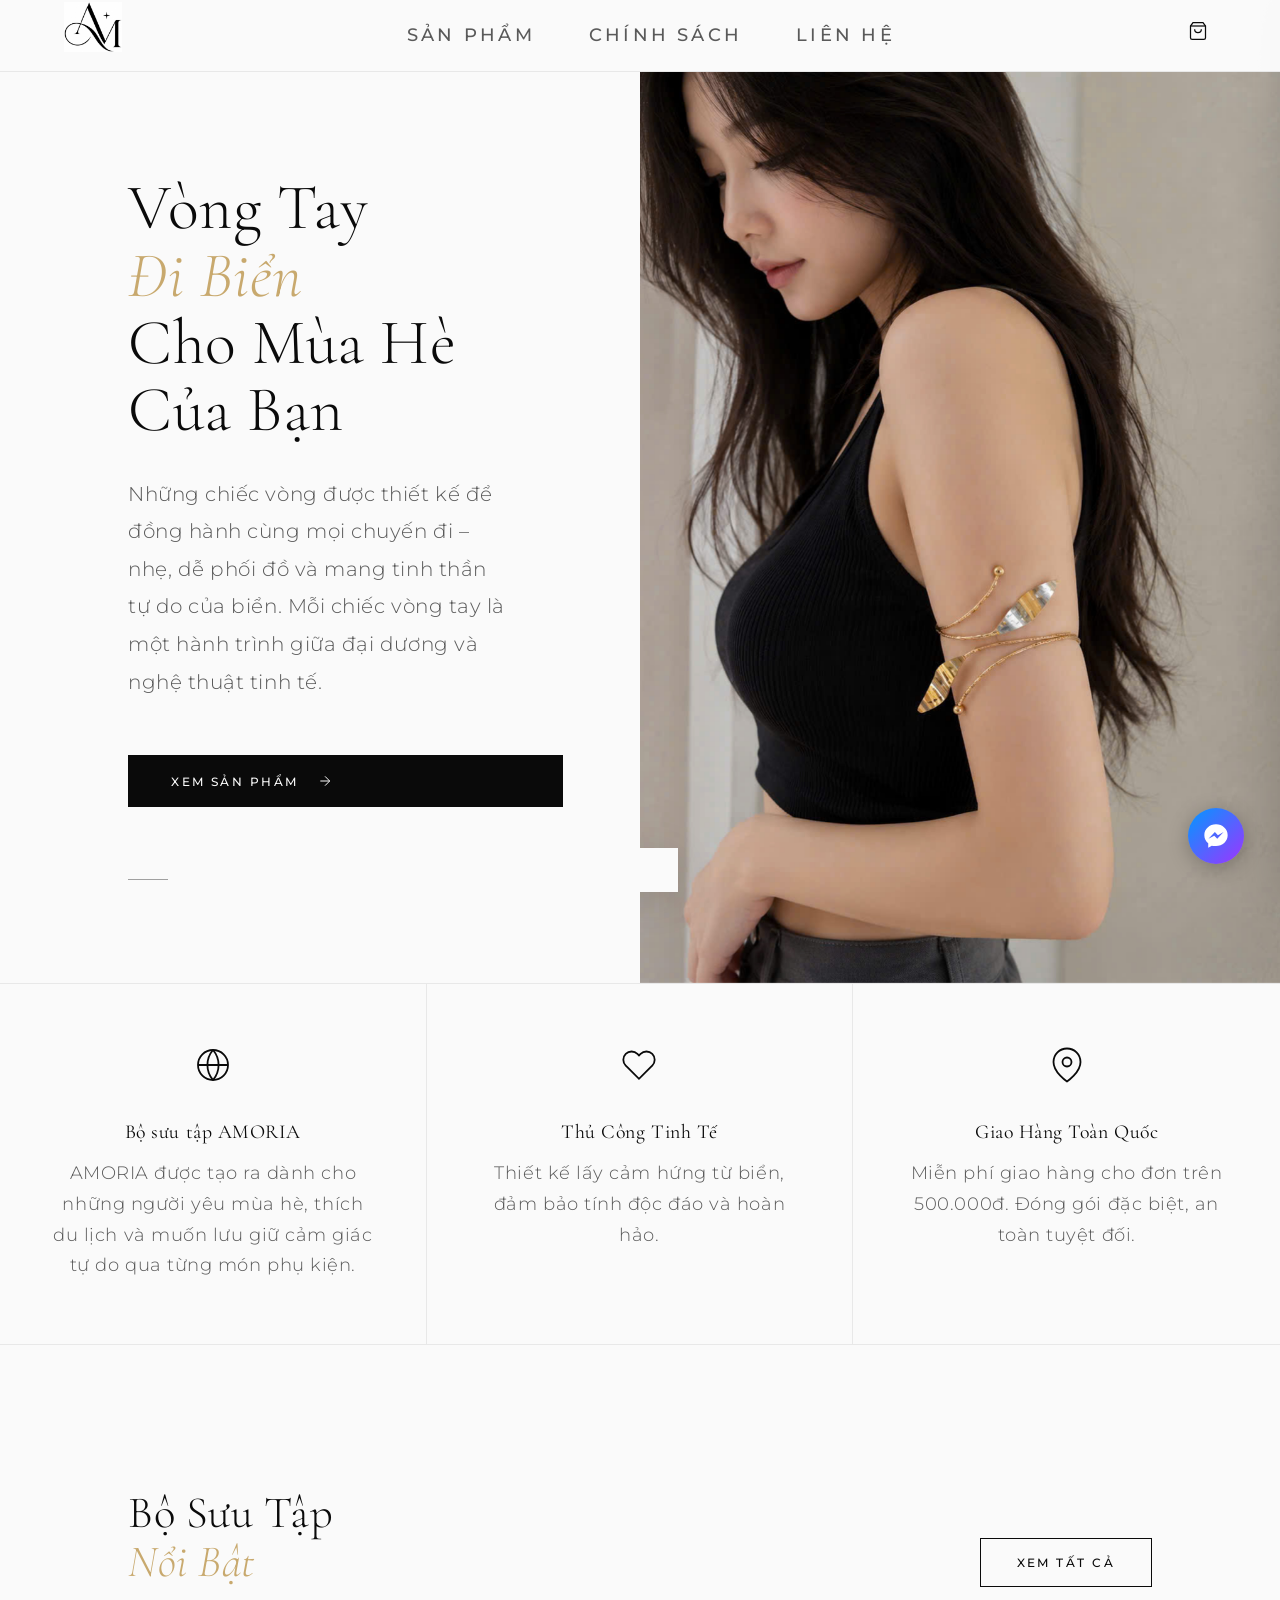
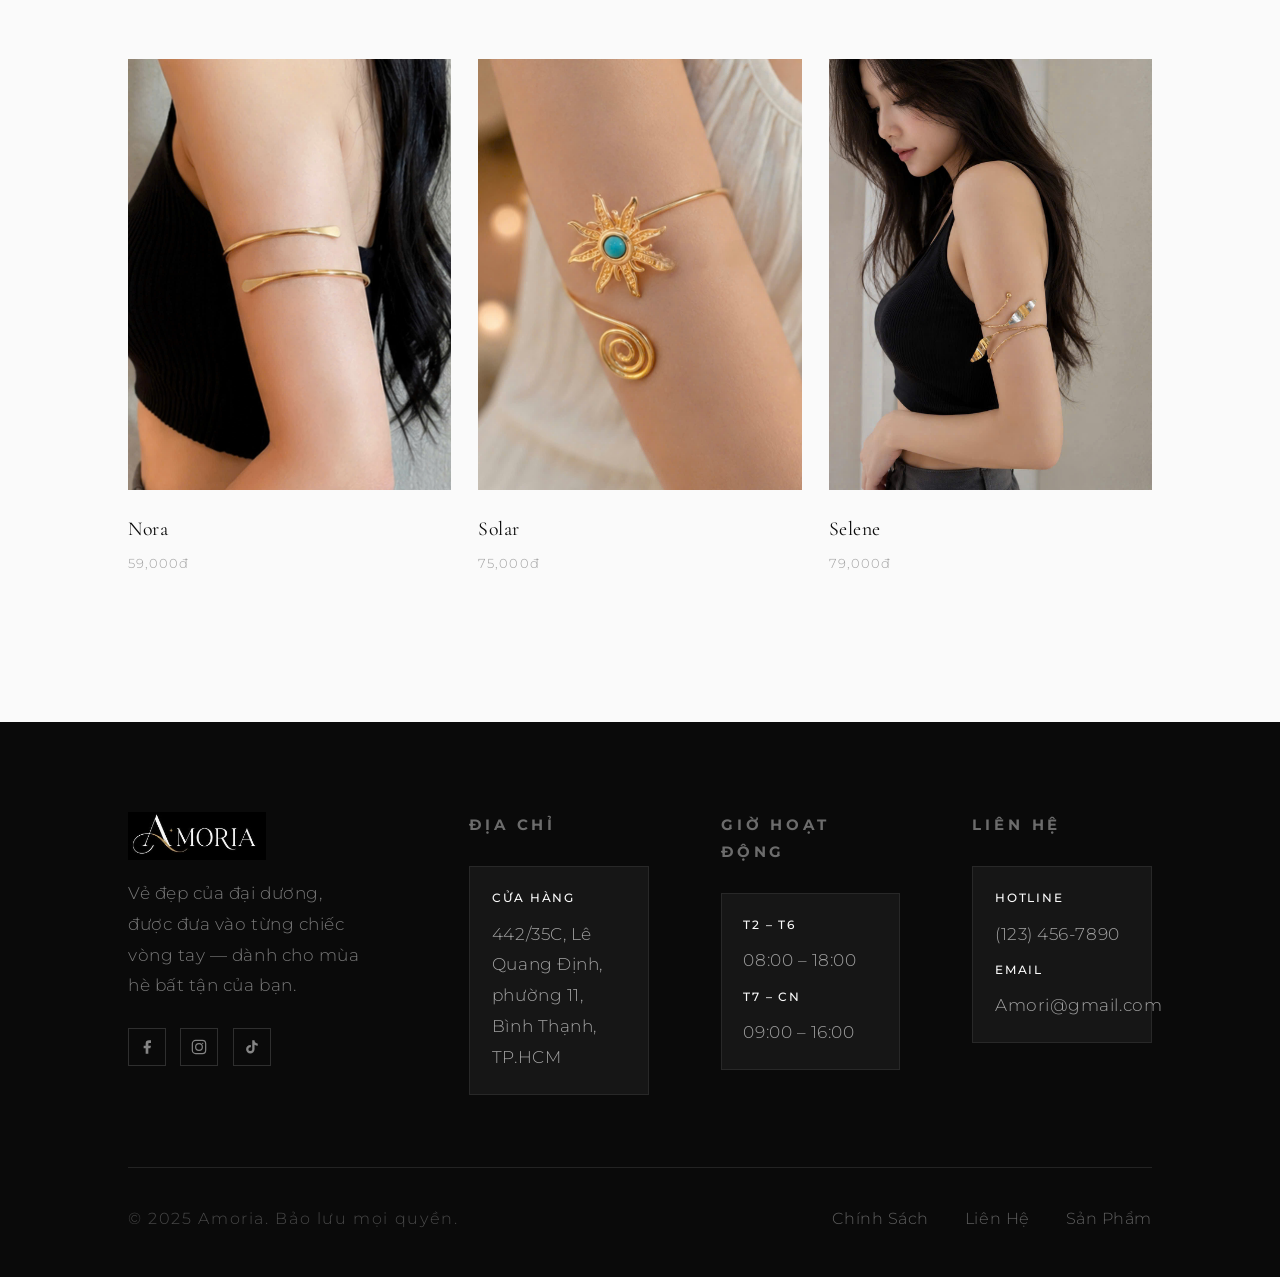
==== commit 346cfc66: "fix3" ====
--- a/index.html
+++ b/index.html
@@ -1,5 +1,6 @@
 <!DOCTYPE html>
 <html lang="vi">
+
 <head>
   <meta charset="UTF-8" />
   <meta name="viewport" content="width=device-width, initial-scale=1.0" />
@@ -44,627 +45,652 @@
     }
   </script>
 </head>
+
 <body>
 
-<!-- ════════════════════════════════════════
+  <!-- ════════════════════════════════════════
      NAVBAR
 ════════════════════════════════════════ -->
-<nav class="navbar">
-  <a class="nav-logo" data-page="home" href="#" onclick="showPage('home');return false;">
-    <img src="img/img17.png" alt="Amoria Logo" class="nav-logo-img" />
-  </a>
-
-  <ul class="nav-links" id="nav-links">
-    <li><a data-page="products" href="#" onclick="showPage('products');closeMenu();return false;">Sản Phẩm</a></li>
-    <li><a data-page="policy" href="#" onclick="showPage('policy');closeMenu();return false;">Chính Sách</a></li>
-    <li><a data-page="contact" href="#" onclick="showPage('contact');closeMenu();return false;">Liên Hệ</a></li>
-  </ul>
-
-  <div class="nav-right">
-    <div class="nav-cart" id="nav-cart-btn" onclick="toggleCart()">
-      <svg viewBox="0 0 24 24" stroke-width="1.5">
-        <path d="M6 2L3 6v14a2 2 0 002 2h14a2 2 0 002-2V6l-3-4z"/>
-        <line x1="3" y1="6" x2="21" y2="6"/>
-        <path d="M16 10a4 4 0 01-8 0"/>
-      </svg>
-      <div class="cart-badge" id="cart-badge">0</div>
-    </div>
-    <button class="hamburger" id="hamburger" onclick="toggleMenu()" aria-label="Menu">
-      <span></span><span></span><span></span>
-    </button>
-  </div>
-</nav>
-
-
-<!-- ════════════════════════════════════════
+  <nav class="navbar">
+    <a class="nav-logo" data-page="home" href="#" onclick="showPage('home');return false;">
+      <img src="img/img17.png" alt="Amoria Logo" class="nav-logo-img" />
+    </a>
+
+    <ul class="nav-links" id="nav-links">
+      <li><a data-page="products" href="#" onclick="showPage('products');closeMenu();return false;">Sản Phẩm</a></li>
+      <li><a data-page="policy" href="#" onclick="showPage('policy');closeMenu();return false;">Chính Sách</a></li>
+      <li><a data-page="contact" href="#" onclick="showPage('contact');closeMenu();return false;">Liên Hệ</a></li>
+    </ul>
+
+    <div class="nav-right">
+      <div class="nav-cart" id="nav-cart-btn" onclick="toggleCart()">
+        <svg viewBox="0 0 24 24" stroke-width="1.5">
+          <path d="M6 2L3 6v14a2 2 0 002 2h14a2 2 0 002-2V6l-3-4z" />
+          <line x1="3" y1="6" x2="21" y2="6" />
+          <path d="M16 10a4 4 0 01-8 0" />
+        </svg>
+        <div class="cart-badge" id="cart-badge">0</div>
+      </div>
+      <button class="hamburger" id="hamburger" onclick="toggleMenu()" aria-label="Menu">
+        <span></span><span></span><span></span>
+      </button>
+    </div>
+  </nav>
+
+
+  <!-- ════════════════════════════════════════
      HOME PAGE
 ════════════════════════════════════════ -->
-<div class="page active" id="home">
-
-  <!-- Hero -->
-  <section class="hero">
-    <div class="hero-left">
-      <p class="hero-eyebrow">Bộ Sưu Tập Hè 2025</p>
-      <h1 class="hero-title">
-        Vòng Tay<br>
-        <em>Đi Biển</em><br>
-        Sang Trọng
-      </h1>
-      <p class="hero-desc">
-        Được chế tác từ những vật liệu cao cấp — vỏ sò tự nhiên, đá biển và 
-        chỉ lụa mềm mại. Mỗi chiếc vòng tay là một hành trình giữa đại dương 
-        và nghệ thuật tinh tế.
-      </p>
-      <button class="btn-primary" data-page="products" onclick="showPage('products')">
-        Khám Phá Ngay
-        <svg viewBox="0 0 24 24" stroke-width="1.5">
-          <line x1="5" y1="12" x2="19" y2="12"/>
-          <polyline points="12 5 19 12 12 19"/>
+  <div class="page active" id="home">
+
+    <!-- Hero -->
+    <section class="hero">
+      <div class="hero-left">
+        <h1 class="hero-title">
+          Vòng Tay<br>
+          <em>Đi Biển</em><br>
+          Cho Mùa Hè Của Bạn
+        </h1>
+        <p class="hero-desc">
+          Những chiếc vòng được thiết kế để đồng hành cùng mọi chuyến đi – nhẹ,
+          dễ phối đồ và mang tinh thần tự do của biển.
+          Mỗi chiếc vòng tay là một hành trình giữa đại dương và nghệ thuật tinh tế.
+        </p>
+        <button class="btn-primary" data-page="products" onclick="showPage('products')">
+          Xem Sản Phẩm
+          <svg viewBox="0 0 24 24" stroke-width="1.5">
+            <line x1="5" y1="12" x2="19" y2="12" />
+            <polyline points="12 5 19 12 12 19" />
+          </svg>
+        </button>
+        <div class="scroll-line">
+
+        </div>
+      </div>
+      <div class="hero-right">
+        <div class="hero-img-wrap">
+          <img src="img/img3.png" alt="Vòng tay đi biển" onerror="this.parentElement.style.background='#e8e8e8'" />
+        </div>
+        <div class="hero-float-tag">
+
+        </div>
+      </div>
+    </section>
+
+    <!-- About Strip -->
+    <section class="about-strip">
+      <div class="about-item">
+        <svg class="about-item-icon" viewBox="0 0 24 24" stroke-width="1.2">
+          <circle cx="12" cy="12" r="10" />
+          <path d="M2 12h20M12 2a15.3 15.3 0 010 20M12 2a15.3 15.3 0 000 20" />
+        </svg>
+        <h3>Bộ sưu tập AMORIA</h3>
+        <p>AMORIA được tạo ra dành cho những người yêu mùa hè, thích du lịch và muốn lưu giữ cảm giác tự do qua từng món
+          phụ kiện.</p>
+      </div>
+      <div class="about-item">
+        <svg class="about-item-icon" viewBox="0 0 24 24" stroke-width="1.2">
+          <path
+            d="M20.84 4.61a5.5 5.5 0 00-7.78 0L12 5.67l-1.06-1.06a5.5 5.5 0 00-7.78 7.78l1.06 1.06L12 21.23l7.78-7.78 1.06-1.06a5.5 5.5 0 000-7.78z" />
+        </svg>
+        <h3>Thủ Công Tinh Tế</h3>
+        <p>Thiết kế lấy cảm hứng từ biển, đảm bảo tính độc đáo và hoàn hảo.</p>
+      </div>
+      <div class="about-item">
+        <svg class="about-item-icon" viewBox="0 0 24 24" stroke-width="1.2">
+          <path d="M21 10c0 7-9 13-9 13s-9-6-9-13a9 9 0 0118 0z" />
+          <circle cx="12" cy="10" r="3" />
+        </svg>
+        <h3>Giao Hàng Toàn Quốc</h3>
+        <p>Miễn phí giao hàng cho đơn trên 500.000đ. Đóng gói đặc biệt, an toàn tuyệt đối.</p>
+      </div>
+    </section>
+
+    <!-- Collection Preview -->
+    <section class="collection-preview">
+      <div class="section-header">
+        <h2 class="section-title">Bộ Sưu Tập<br><em>Nổi Bật</em></h2>
+        <button class="btn-secondary" onclick="showPage('products')">Xem Tất Cả</button>
+      </div>
+      <div class="preview-grid">
+        <div class="preview-card" onclick="showPage('products')">
+          <img src="img/img1.png" alt="Nora" onerror="this.src='img/img1.png'" />
+          <div class="preview-card-info">
+            <h4>Nora</h4>
+            <span>59,000đ</span>
+          </div>
+        </div>
+        <div class="preview-card" onclick="showPage('products')">
+          <img src="img/img6.png" alt="Solar" onerror="this.src='img/img6.png'" />
+          <div class="preview-card-info">
+            <h4>Solar</h4>
+            <span>75,000đ</span>
+          </div>
+        </div>
+        <div class="preview-card" onclick="showPage('products')">
+          <img src="img/img3.png" alt="Selene" onerror="this.src='img/img5.png'" />
+          <div class="preview-card-info">
+            <h4>Selene</h4>
+            <span>79,000đ</span>
+          </div>
+        </div>
+      </div>
+    </section>
+
+    <!-- Footer rendered separately, included after each page -->
+  </div><!-- end #home -->
+
+
+  <!-- ════════════════════════════════════════
+     PRODUCTS PAGE
+════════════════════════════════════════ -->
+  <div class="page" id="products">
+
+    <div class="page-hero">
+      <h1>Sản Phẩm</h1>
+      <p>Khám phá bộ sưu tập vòng tay đi biển mùa hè 2026</p>
+    </div>
+
+    <section class="products-section">
+      <div class="products-grid" id="products-grid">
+        <!-- Generated by JS -->
+      </div>
+    </section>
+
+  </div><!-- end #products -->
+
+
+  <!-- ════════════════════════════════════════
+     PRODUCT DETAIL PAGE
+════════════════════════════════════════ -->
+  <div class="page" id="product-detail">
+    <div class="detail-back">
+      <button class="btn-secondary" onclick="showPage('products')">
+        <svg viewBox="0 0 24 24" stroke-width="1.5" style="width:14px;height:14px;stroke:currentColor;fill:none;">
+          <line x1="19" y1="12" x2="5" y2="12" />
+          <polyline points="12 19 5 12 12 5" />
+        </svg>
+        Quay Lại Sản Phẩm
+      </button>
+    </div>
+
+    <div class="detail-wrap">
+      <!-- Left: image -->
+      <div class="detail-img-col">
+        <div class="detail-img-main">
+          <div class="detail-badge" id="detail-badge"></div>
+          <img id="detail-img" src="" alt="" />
+        </div>
+        <div class="detail-thumbnails" id="detail-thumbnails"></div>
+      </div>
+
+      <!-- Right: info -->
+      <div class="detail-info-col">
+        <p class="detail-eyebrow">Amoria — Bộ Sưu Tập Hè 2025</p>
+        <h1 class="detail-name" id="detail-name"></h1>
+        <p class="detail-sub" id="detail-sub"></p>
+
+        <div class="detail-rating-row">
+          <span class="detail-stars" id="detail-stars"></span>
+          <span class="detail-rating-count" id="detail-rating-count"></span>
+        </div>
+
+        <div class="detail-price-row">
+          <span class="detail-price" id="detail-price"></span>
+          <span class="detail-price-old" id="detail-price-old"></span>
+        </div>
+
+        <div class="detail-divider"></div>
+
+        <div class="detail-desc" id="detail-desc"></div>
+
+        <div class="detail-attrs" id="detail-attrs"></div>
+
+        <div class="detail-actions">
+          <button class="btn-add-cart detail-btn-cart" id="detail-btn-cart">
+            <svg viewBox="0 0 24 24" stroke-width="1.5">
+              <circle cx="9" cy="21" r="1" />
+              <circle cx="20" cy="21" r="1" />
+              <path d="M1 1h4l2.68 13.39a2 2 0 002 1.61h9.72a2 2 0 002-1.61L23 6H6" />
+            </svg>
+            Thêm Vào Giỏ Hàng
+          </button>
+          <button class="btn-secondary detail-btn-wish">
+            <svg viewBox="0 0 24 24" stroke-width="1.5" style="width:16px;height:16px;stroke:currentColor;fill:none;">
+              <path
+                d="M20.84 4.61a5.5 5.5 0 00-7.78 0L12 5.67l-1.06-1.06a5.5 5.5 0 00-7.78 7.78l1.06 1.06L12 21.23l7.78-7.78 1.06-1.06a5.5 5.5 0 000-7.78z" />
+            </svg>
+            Yêu Thích
+          </button>
+        </div>
+
+        <div class="detail-guarantees">
+          <div class="detail-guarantee-item">
+            <svg viewBox="0 0 24 24" stroke-width="1.2">
+              <polyline points="20 6 9 17 4 12" />
+            </svg>
+            <span>Miễn phí vận chuyển từ 500.000đ</span>
+          </div>
+          <div class="detail-guarantee-item">
+            <svg viewBox="0 0 24 24" stroke-width="1.2">
+              <polyline points="20 6 9 17 4 12" />
+            </svg>
+            <span>Đổi trả trong 7 ngày</span>
+          </div>
+          <div class="detail-guarantee-item">
+            <svg viewBox="0 0 24 24" stroke-width="1.2">
+              <polyline points="20 6 9 17 4 12" />
+            </svg>
+            <span>Chất liệu 100% tự nhiên, thủ công tinh tế</span>
+          </div>
+        </div>
+      </div>
+    </div>
+
+    <!-- Reviews Section -->
+    <section class="reviews-section" id="detail-reviews">
+      <div class="reviews-inner">
+        <h2 class="reviews-title">Đánh Giá Khách Hàng</h2>
+        <div class="reviews-grid" id="reviews-grid"></div>
+      </div>
+    </section>
+
+  </div><!-- end #product-detail -->
+
+
+  <!-- ════════════════════════════════════════
+     CHECKOUT PAGE
+════════════════════════════════════════ -->
+  <div class="page" id="checkout">
+    <div class="checkout-wrap">
+
+      <!-- Left: Order Summary -->
+      <div class="checkout-left">
+        <h2>Đơn Hàng</h2>
+        <p>Kiểm tra sản phẩm và hoàn tất thông tin giao hàng</p>
+
+        <div class="order-summary">
+          <h4>Sản Phẩm Đã Chọn</h4>
+          <div id="order-items"></div>
+          <div class="order-total">
+            <span>Tổng Cộng</span>
+            <strong id="order-total-price">—</strong>
+          </div>
+        </div>
+
+        <p style="font-size:0.68rem; color:var(--gray-400); line-height:1.7;">
+          ✦ Miễn phí vận chuyển toàn quốc<br>
+          ✦ Giao hàng 2–4 ngày làm việc<br>
+          ✦ Đổi trả trong vòng 7 ngày
+        </p>
+      </div>
+
+      <!-- Right: Form -->
+      <div class="checkout-right">
+        <form id="checkout-form">
+
+          <div class="form-group">
+            <label>Tên Người Nhận *</label>
+            <input type="text" id="inp-name" placeholder="Nguyễn Văn A" required />
+          </div>
+
+          <div class="form-row">
+            <div class="form-group">
+              <label>Email *</label>
+              <input type="email" id="inp-email" placeholder="example@email.com" required />
+            </div>
+            <div class="form-group">
+              <label>Số Điện Thoại *</label>
+              <input type="tel" id="inp-phone" placeholder="0909 000 000" required />
+            </div>
+          </div>
+
+          <div class="form-group">
+            <label>Địa Chỉ Giao Hàng *</label>
+            <input type="text" id="inp-address" placeholder="Số nhà, tên đường, phường/xã, quận/huyện, tỉnh/thành"
+              required />
+          </div>
+
+          <div class="form-group">
+            <label>Ghi Chú</label>
+            <textarea id="inp-note" placeholder="Ghi chú thêm cho đơn hàng (tùy chọn)..."></textarea>
+          </div>
+
+          <button type="submit" class="btn-confirm">
+            Xác Nhận Đặt Hàng
+            <svg viewBox="0 0 24 24" stroke-width="1.5">
+              <polyline points="20 6 9 17 4 12" />
+            </svg>
+          </button>
+
+          <button type="button" class="btn-secondary" style="width:100%;margin-top:.8rem;justify-content:center;"
+            onclick="showPage('products')">
+            ← Quay Lại Sản Phẩm
+          </button>
+
+        </form>
+      </div>
+
+    </div>
+  </div><!-- end #checkout -->
+
+
+  <!-- ════════════════════════════════════════
+     THANK YOU PAGE
+════════════════════════════════════════ -->
+  <div class="page" id="thankyou">
+    <div class="thankyou-page">
+      <div class="thankyou-inner">
+
+        <div class="ty-icon">
+          <svg viewBox="0 0 24 24" stroke-width="1.5">
+            <polyline points="20 6 9 17 4 12" />
+          </svg>
+        </div>
+
+        <p class="ty-eyebrow">Đặt hàng thành công</p>
+        <h1 class="ty-title">
+          Cảm Ơn<br>
+          <em>Quý Khách!</em>
+        </h1>
+        <p class="ty-desc">
+          Đơn hàng của bạn đã được xác nhận. Chúng tôi sẽ xử lý và giao đến tay bạn
+          trong 2–4 ngày làm việc. Một email xác nhận sẽ được gửi đến hộp thư của bạn.
+        </p>
+
+        <div class="ty-order-box">
+          <p>Mã Đơn Hàng</p>
+          <strong id="ty-order-ref">MRV-000000</strong>
+          <br><br>
+          <p>Gửi đến</p>
+          <strong id="ty-name">—</strong>
+        </div>
+
+        <div class="ty-actions">
+          <button class="btn-primary" onclick="showPage('home')">
+            Trang Chủ
+            <svg viewBox="0 0 24 24" stroke-width="1.5">
+              <path d="M3 9l9-7 9 7v11a2 2 0 01-2 2H5a2 2 0 01-2-2z" />
+              <polyline points="9 22 9 12 15 12 15 22" />
+            </svg>
+          </button>
+          <button class="btn-secondary" onclick="showPage('products')">
+            Tiếp Tục Mua Sắm
+          </button>
+        </div>
+
+      </div>
+    </div>
+  </div><!-- end #thankyou -->
+
+
+  <!-- ════════════════════════════════════════
+     POLICY PAGE
+════════════════════════════════════════ -->
+  <div class="page" id="policy">
+    <div class="page-hero">
+      <h1>Chính Sách</h1>
+      <p>Cam kết mang lại trải nghiệm mua sắm tốt nhất cho quý khách</p>
+    </div>
+
+    <div class="policy-content-wrap">
+
+      <!-- Mua hàng -->
+      <div class="policy-section">
+        <h2 class="policy-section-title">Chính Sách Mua Hàng</h2>
+        <ul class="policy-list">
+          <li>Sản phẩm được kiểm tra kỹ trước khi đóng gói.</li>
+          <li>Khách hàng được kiểm tra ngoại quan sản phẩm khi nhận hàng.</li>
+          <li>Nếu phát hiện giao sai mẫu, thiếu hàng hoặc sản phẩm hư hỏng do vận chuyển, vui lòng liên hệ trong vòng
+            <strong>48 giờ</strong> kể từ khi nhận hàng.</li>
+        </ul>
+      </div>
+
+      <!-- Đổi trả -->
+      <div class="policy-section">
+        <h2 class="policy-section-title">Chính Sách Đổi Trả</h2>
+
+        <h3 class="policy-sub-title">Điều kiện đổi trả</h3>
+        <p class="policy-text">Chúng tôi hỗ trợ đổi trả trong các trường hợp:</p>
+        <ul class="policy-list">
+          <li>Sản phẩm bị lỗi do shop.</li>
+          <li>Giao sai mẫu, sai màu hoặc sai số lượng so với đơn đặt hàng.</li>
+          <li>Sản phẩm bị hư hỏng trong quá trình vận chuyển.</li>
+        </ul>
+
+        <h3 class="policy-sub-title">Điều kiện áp dụng</h3>
+        <ul class="policy-list">
+          <li>Yêu cầu đổi trả trong vòng <strong>03 ngày</strong> kể từ ngày nhận hàng.</li>
+          <li>Sản phẩm chưa qua sử dụng.</li>
+          <li>Còn nguyên tem nhãn, bao bì và phụ kiện đi kèm.</li>
+          <li>Có video mở hộp hoặc hình ảnh chứng minh lỗi sản phẩm.</li>
+        </ul>
+
+        <h3 class="policy-sub-title">Trường hợp không hỗ trợ đổi trả</h3>
+        <ul class="policy-list policy-list--no">
+          <li>Sản phẩm đã qua sử dụng hoặc có dấu hiệu tác động từ người dùng.</li>
+          <li>Hư hỏng do bảo quản không đúng cách.</li>
+          <li>Khách thay đổi ý định sau khi nhận hàng.</li>
+          <li>Sai lệch màu sắc nhỏ do ánh sáng hoặc màn hình hiển thị.</li>
+        </ul>
+      </div>
+
+      <!-- Bảo hành -->
+      <div class="policy-section">
+        <h2 class="policy-section-title">Chính Sách Bảo Hành</h2>
+
+        <h3 class="policy-sub-title">Thời gian bảo hành</h3>
+        <ul class="policy-list">
+          <li>Bảo hành <strong>30 ngày</strong> đối với lỗi kỹ thuật từ shop.</li>
+        </ul>
+
+        <h3 class="policy-sub-title">Nội dung bảo hành</h3>
+        <ul class="policy-list">
+          <li>Đứt dây do lỗi gia công.</li>
+          <li>Bong keo, bung mối nối hoặc lỗi hoàn thiện sản phẩm.</li>
+        </ul>
+
+        <h3 class="policy-sub-title">Không áp dụng bảo hành</h3>
+        <ul class="policy-list policy-list--no">
+          <li>Hư hỏng do va đập mạnh.</li>
+          <li>Tiếp xúc hóa chất, nước biển hoặc môi trường ăn mòn.</li>
+          <li>Hao mòn tự nhiên trong quá trình sử dụng.</li>
+        </ul>
+      </div>
+
+      <!-- Bảo quản -->
+      <div class="policy-section">
+        <h2 class="policy-section-title">Hướng Dẫn Bảo Quản</h2>
+        <ul class="policy-list">
+          <li>Tránh tiếp xúc với nước hoa, mỹ phẩm và hóa chất.</li>
+          <li>Bảo quản nơi khô ráo, tránh ánh nắng trực tiếp.</li>
+          <li>Tháo sản phẩm khi vận động mạnh hoặc đi bơi để tăng độ bền.</li>
+        </ul>
+      </div>
+
+      <!-- Cam kết -->
+      <div class="policy-pledge">
+        <p>✨ Cam kết hàng đúng hình 100%</p>
+        <p>✨ Hỗ trợ đổi mới nếu lỗi từ nhà sản xuất</p>
+        <p>✨ Kiểm tra hàng trước khi đóng gói</p>
+        <p>✨ Hỗ trợ khách hàng nhanh chóng trong suốt quá trình sử dụng sản phẩm.</p>
+      </div>
+
+      <div style="text-align:center; margin-top: 3rem; padding-bottom: 5rem;">
+        <button class="btn-secondary" onclick="showPage('home')">← Quay Lại Trang Chủ</button>
+      </div>
+
+    </div>
+  </div><!-- end #policy -->
+
+
+  <!-- ════════════════════════════════════════
+     CONTACT PAGE
+════════════════════════════════════════ -->
+  <div class="page" id="contact">
+    <div class="page-hero">
+      <h1>Liên Hệ</h1>
+      <p>Chúng tôi luôn sẵn sàng hỗ trợ quý khách</p>
+    </div>
+
+    <!-- Form đăng ký nhận thông tin -->
+    <div class="contact-form-wrap">
+      <div class="contact-form-inner">
+        <h2 class="contact-form-title">Đăng Ký Nhận Thông Tin</h2>
+        <p class="contact-form-desc">Để lại thông tin, chúng tôi sẽ cập nhật những ưu đãi mới nhất đến bạn.</p>
+        <form id="contact-form" class="contact-form">
+          <div class="form-group">
+            <label>Tên *</label>
+            <input type="text" id="cf-name" placeholder="Nguyễn Văn A" required />
+          </div>
+          <div class="form-group">
+            <label>Email *</label>
+            <input type="email" id="cf-email" placeholder="example@email.com" required />
+          </div>
+          <div class="form-group">
+            <label>Lời nhắn</label>
+            <textarea id="cf-message" rows="4" placeholder="Nhập lời nhắn của bạn..."></textarea>
+          </div>
+          <button type="submit" class="btn-primary" style="width:100%;justify-content:center;">
+            Gửi
+            <svg viewBox="0 0 24 24" stroke-width="1.5">
+              <polyline points="20 6 9 17 4 12" />
+            </svg>
+          </button>
+        </form>
+      </div>
+    </div>
+
+  </div><!-- end #contact -->
+
+
+  <!-- ════════════════════════════════════════
+     FOOTER (shared)
+════════════════════════════════════════ -->
+  <footer id="site-footer">
+    <div class="footer-grid">
+
+      <div class="footer-brand">
+        <img src="img/img10.png" alt="Amoria Logo" class="footer-logo-img" />
+        <p>Vẻ đẹp của đại dương, được đưa vào từng chiếc vòng tay — dành cho mùa hè bất tận của bạn.</p>
+        <div class="footer-socials">
+          <a href="https://www.facebook.com/profile.php?id=61590145246259" target="_blank" class="footer-social-btn"
+            aria-label="Facebook">
+            <svg viewBox="0 0 24 24" fill="currentColor">
+              <path d="M18 2h-3a5 5 0 00-5 5v3H7v4h3v8h4v-8h3l1-4h-4V7a1 1 0 011-1h3z" />
+            </svg>
+          </a>
+          <a href="https://www.instagram.com/amoria_shop7?igsh=dzFsaWV3aHF2d21u&utm_source=qr" target="_blank"
+            class="footer-social-btn" aria-label="Instagram">
+            <svg viewBox="0 0 24 24" fill="none" stroke="currentColor" stroke-width="1.8">
+              <rect x="2" y="2" width="20" height="20" rx="5" />
+              <circle cx="12" cy="12" r="5" />
+              <circle cx="17.5" cy="6.5" r="1" fill="currentColor" stroke="none" />
+            </svg>
+          </a>
+          <a href="https://www.tiktok.com/@chzan05?_r=1&_t=ZS-96xs1fG3Gz6" target="_blank" class="footer-social-btn"
+            aria-label="TikTok">
+            <svg viewBox="0 0 24 24" fill="currentColor">
+              <path
+                d="M19.59 6.69a4.83 4.83 0 01-3.77-4.25V2h-3.45v13.67a2.89 2.89 0 01-2.88 2.5 2.89 2.89 0 01-2.89-2.89 2.89 2.89 0 012.89-2.89c.28 0 .54.04.79.1V9.01a6.33 6.33 0 00-.79-.05 6.34 6.34 0 00-6.34 6.34 6.34 6.34 0 006.34 6.34 6.34 6.34 0 006.33-6.34V8.69a8.18 8.18 0 004.78 1.52V6.76a4.85 4.85 0 01-1.01-.07z" />
+            </svg>
+          </a>
+        </div>
+      </div>
+
+      <!-- Địa chỉ -->
+      <div class="footer-col">
+        <h4>Địa Chỉ</h4>
+        <div class="footer-info-box">
+          <p>
+            <strong>Cửa hàng</strong>
+            442/35C, Lê Quang Định,<br>
+            phường 11, Bình Thạnh, TP.HCM
+          </p>
+        </div>
+      </div>
+
+      <!-- Giờ hoạt động -->
+      <div class="footer-col">
+        <h4>Giờ Hoạt Động</h4>
+        <div class="footer-info-box">
+          <p>
+            <strong>T2 – T6</strong>
+            08:00 – 18:00
+          </p>
+          <p style="margin-top:.6rem;">
+            <strong>T7 – CN</strong>
+            09:00 – 16:00
+          </p>
+        </div>
+      </div>
+
+      <!-- Liên hệ -->
+      <div class="footer-col">
+        <h4>Liên Hệ</h4>
+        <div class="footer-info-box">
+          <p>
+            <strong>Hotline</strong>
+            <a href="tel:0909000000">(123) 456-7890</a>
+          </p>
+          <p style="margin-top:.6rem;">
+            <strong>Email</strong>
+            <a href="mailto:hello@Amoria.vn">Amori@gmail.com</a>
+          </p>
+        </div>
+      </div>
+
+    </div>
+
+    <div class="footer-bottom">
+      <p>© 2025 Amoria. Bảo lưu mọi quyền.</p>
+      <div class="footer-links">
+        <a data-page="policy" onclick="showPage('policy')">Chính Sách</a>
+        <a data-page="contact" onclick="showPage('contact')">Liên Hệ</a>
+        <a data-page="products" onclick="showPage('products')">Sản Phẩm</a>
+      </div>
+    </div>
+  </footer>
+
+  <!-- Cart Drawer -->
+  <div class="cart-overlay" id="cart-overlay" onclick="closeCart()"></div>
+  <div class="cart-drawer" id="cart-drawer">
+    <div class="cart-drawer-header">
+      <h3>Giỏ Hàng</h3>
+      <button class="cart-close-btn" onclick="closeCart()">
+        <svg viewBox="0 0 24 24" stroke-width="1.5" fill="none" stroke="currentColor" width="22" height="22">
+          <line x1="18" y1="6" x2="6" y2="18" />
+          <line x1="6" y1="6" x2="18" y2="18" />
         </svg>
       </button>
-      <div class="scroll-line">
-        <span>Cuộn để khám phá</span>
-      </div>
-    </div>
-    <div class="hero-right">
-      <div class="hero-img-wrap">
-        <img 
-          src="img/img3.png" 
-          alt="Vòng tay đi biển"
-          onerror="this.parentElement.style.background='#e8e8e8'"
-        />
-      </div>
-      <div class="hero-float-tag">
-        <p>Chất liệu cao cấp</p>
-        <strong>100% Tự Nhiên</strong>
-      </div>
-    </div>
-  </section>
-
-  <!-- About Strip -->
-  <section class="about-strip">
-    <div class="about-item">
-      <svg class="about-item-icon" viewBox="0 0 24 24" stroke-width="1.2">
-        <circle cx="12" cy="12" r="10"/>
-        <path d="M2 12h20M12 2a15.3 15.3 0 010 20M12 2a15.3 15.3 0 000 20"/>
-      </svg>
-      <h3>Chất Liệu Biển</h3>
-      <p>Vỏ sò, đá cuội & san hô được thu thập thủ công từ những bãi biển nguyên sơ nhất.</p>
-    </div>
-    <div class="about-item">
-      <svg class="about-item-icon" viewBox="0 0 24 24" stroke-width="1.2">
-        <path d="M20.84 4.61a5.5 5.5 0 00-7.78 0L12 5.67l-1.06-1.06a5.5 5.5 0 00-7.78 7.78l1.06 1.06L12 21.23l7.78-7.78 1.06-1.06a5.5 5.5 0 000-7.78z"/>
-      </svg>
-      <h3>Thủ Công Tinh Tế</h3>
-      <p>Mỗi chiếc vòng được làm thủ công bởi nghệ nhân, đảm bảo tính độc đáo và hoàn hảo.</p>
-    </div>
-    <div class="about-item">
-      <svg class="about-item-icon" viewBox="0 0 24 24" stroke-width="1.2">
-        <path d="M21 10c0 7-9 13-9 13s-9-6-9-13a9 9 0 0118 0z"/>
-        <circle cx="12" cy="10" r="3"/>
-      </svg>
-      <h3>Giao Hàng Toàn Quốc</h3>
-      <p>Miễn phí giao hàng cho đơn trên 500.000đ. Đóng gói đặc biệt, an toàn tuyệt đối.</p>
-    </div>
-  </section>
-
-  <!-- Collection Preview -->
-  <section class="collection-preview">
-    <div class="section-header">
-      <h2 class="section-title">Bộ Sưu Tập<br><em>Nổi Bật</em></h2>
-      <button class="btn-secondary" onclick="showPage('products')">Xem Tất Cả</button>
-    </div>
-    <div class="preview-grid">
-      <div class="preview-card" onclick="showPage('products')">
-        <img src="img/img1.png" alt="Nora" 
-          onerror="this.src='img/img1.png'"/>
-        <div class="preview-card-info">
-          <h4>Nora</h4>
-          <span>Vàng 14k · 59,000đ</span>
-        </div>
-      </div>
-      <div class="preview-card" onclick="showPage('products')">
-        <img src="img/img6.png" alt="Solar"
-          onerror="this.src='img/img6.png'"/>
-        <div class="preview-card-info">
-          <h4>Solar</h4>
-          <span>Đá & Vàng 14k · 59,000đ</span>
-        </div>
-      </div>
-      <div class="preview-card" onclick="showPage('products')">
-        <img src="img/img3.png" alt="Selene"
-          onerror="this.src='img/img5.png'"/>
-        <div class="preview-card-info">
-          <h4>Selene</h4>
-          <span>Lá cuộn sóng biển & Vàng 14k · 59,000đ</span>
-        </div>
-      </div>
-    </div>
-  </section>
-
-  <!-- Footer rendered separately, included after each page -->
-</div><!-- end #home -->
-
-
-<!-- ════════════════════════════════════════
-     PRODUCTS PAGE
-════════════════════════════════════════ -->
-<div class="page" id="products">
-
-  <div class="page-hero">
-    <h1>Sản Phẩm</h1>
-    <p>Khám phá bộ sưu tập vòng tay đi biển mùa hè 2025</p>
+    </div>
+    <div class="cart-items-list" id="cart-items-list"></div>
+    <div class="cart-drawer-footer">
+      <div class="cart-total-row">
+        <span>Tổng cộng (đã chọn):</span>
+        <strong id="cart-total-display">0đ</strong>
+      </div>
+      <button class="btn-primary" style="width:100%;justify-content:center;" onclick="checkoutSelected()">
+        Thanh Toán
+        <svg viewBox="0 0 24 24" stroke-width="1.5" fill="none" stroke="currentColor" width="16" height="16">
+          <line x1="5" y1="12" x2="19" y2="12" />
+          <polyline points="12 5 19 12 12 19" />
+        </svg>
+      </button>
+    </div>
   </div>
 
-  <section class="products-section">
-    <div class="products-grid" id="products-grid">
-      <!-- Generated by JS -->
-    </div>
-  </section>
-
-</div><!-- end #products -->
-
-
-<!-- ════════════════════════════════════════
-     PRODUCT DETAIL PAGE
-════════════════════════════════════════ -->
-<div class="page" id="product-detail">
-  <div class="detail-back">
-    <button class="btn-secondary" onclick="showPage('products')">
-      <svg viewBox="0 0 24 24" stroke-width="1.5" style="width:14px;height:14px;stroke:currentColor;fill:none;">
-        <line x1="19" y1="12" x2="5" y2="12"/><polyline points="12 19 5 12 12 5"/>
-      </svg>
-      Quay Lại Sản Phẩm
-    </button>
-  </div>
-
-  <div class="detail-wrap">
-    <!-- Left: image -->
-    <div class="detail-img-col">
-      <div class="detail-img-main">
-        <div class="detail-badge" id="detail-badge"></div>
-        <img id="detail-img" src="" alt="" />
-      </div>
-      <div class="detail-thumbnails" id="detail-thumbnails"></div>
-    </div>
-
-    <!-- Right: info -->
-    <div class="detail-info-col">
-      <p class="detail-eyebrow">Amoria — Bộ Sưu Tập Hè 2025</p>
-      <h1 class="detail-name" id="detail-name"></h1>
-      <p class="detail-sub" id="detail-sub"></p>
-
-      <div class="detail-rating-row">
-        <span class="detail-stars" id="detail-stars"></span>
-        <span class="detail-rating-count" id="detail-rating-count"></span>
-      </div>
-
-      <div class="detail-price-row">
-        <span class="detail-price" id="detail-price"></span>
-        <span class="detail-price-old" id="detail-price-old"></span>
-      </div>
-
-      <div class="detail-divider"></div>
-
-      <div class="detail-desc" id="detail-desc"></div>
-
-      <div class="detail-attrs" id="detail-attrs"></div>
-
-      <div class="detail-actions">
-        <button class="btn-add-cart detail-btn-cart" id="detail-btn-cart">
-          <svg viewBox="0 0 24 24" stroke-width="1.5">
-            <circle cx="9" cy="21" r="1"/><circle cx="20" cy="21" r="1"/>
-            <path d="M1 1h4l2.68 13.39a2 2 0 002 1.61h9.72a2 2 0 002-1.61L23 6H6"/>
-          </svg>
-          Thêm Vào Giỏ Hàng
-        </button>
-        <button class="btn-secondary detail-btn-wish">
-          <svg viewBox="0 0 24 24" stroke-width="1.5" style="width:16px;height:16px;stroke:currentColor;fill:none;">
-            <path d="M20.84 4.61a5.5 5.5 0 00-7.78 0L12 5.67l-1.06-1.06a5.5 5.5 0 00-7.78 7.78l1.06 1.06L12 21.23l7.78-7.78 1.06-1.06a5.5 5.5 0 000-7.78z"/>
-          </svg>
-          Yêu Thích
-        </button>
-      </div>
-
-      <div class="detail-guarantees">
-        <div class="detail-guarantee-item">
-          <svg viewBox="0 0 24 24" stroke-width="1.2"><polyline points="20 6 9 17 4 12"/></svg>
-          <span>Miễn phí vận chuyển từ 500.000đ</span>
-        </div>
-        <div class="detail-guarantee-item">
-          <svg viewBox="0 0 24 24" stroke-width="1.2"><polyline points="20 6 9 17 4 12"/></svg>
-          <span>Đổi trả trong 7 ngày</span>
-        </div>
-        <div class="detail-guarantee-item">
-          <svg viewBox="0 0 24 24" stroke-width="1.2"><polyline points="20 6 9 17 4 12"/></svg>
-          <span>Chất liệu 100% tự nhiên, thủ công tinh tế</span>
-        </div>
-      </div>
-    </div>
-  </div>
-
-  <!-- Reviews Section -->
-  <section class="reviews-section" id="detail-reviews">
-    <div class="reviews-inner">
-      <h2 class="reviews-title">Đánh Giá Khách Hàng</h2>
-      <div class="reviews-grid" id="reviews-grid"></div>
-    </div>
-  </section>
-
-</div><!-- end #product-detail -->
-
-
-<!-- ════════════════════════════════════════
-     CHECKOUT PAGE
-════════════════════════════════════════ -->
-<div class="page" id="checkout">
-  <div class="checkout-wrap">
-
-    <!-- Left: Order Summary -->
-    <div class="checkout-left">
-      <h2>Đơn Hàng</h2>
-      <p>Kiểm tra sản phẩm và hoàn tất thông tin giao hàng</p>
-
-      <div class="order-summary">
-        <h4>Sản Phẩm Đã Chọn</h4>
-        <div id="order-items"></div>
-        <div class="order-total">
-          <span>Tổng Cộng</span>
-          <strong id="order-total-price">—</strong>
-        </div>
-      </div>
-
-      <p style="font-size:0.68rem; color:var(--gray-400); line-height:1.7;">
-        ✦ Miễn phí vận chuyển toàn quốc<br>
-        ✦ Giao hàng 2–4 ngày làm việc<br>
-        ✦ Đổi trả trong vòng 7 ngày
-      </p>
-    </div>
-
-    <!-- Right: Form -->
-    <div class="checkout-right">
-      <form id="checkout-form">
-
-        <div class="form-group">
-          <label>Tên Người Nhận *</label>
-          <input type="text" id="inp-name" placeholder="Nguyễn Văn A" required />
-        </div>
-
-        <div class="form-row">
-          <div class="form-group">
-            <label>Email *</label>
-            <input type="email" id="inp-email" placeholder="example@email.com" required />
-          </div>
-          <div class="form-group">
-            <label>Số Điện Thoại *</label>
-            <input type="tel" id="inp-phone" placeholder="0909 000 000" required />
-          </div>
-        </div>
-
-        <div class="form-group">
-          <label>Địa Chỉ Giao Hàng *</label>
-          <input type="text" id="inp-address" placeholder="Số nhà, tên đường, phường/xã, quận/huyện, tỉnh/thành" required />
-        </div>
-
-        <div class="form-group">
-          <label>Ghi Chú</label>
-          <textarea id="inp-note" placeholder="Ghi chú thêm cho đơn hàng (tùy chọn)..."></textarea>
-        </div>
-
-        <button type="submit" class="btn-confirm">
-          Xác Nhận Đặt Hàng
-          <svg viewBox="0 0 24 24" stroke-width="1.5">
-            <polyline points="20 6 9 17 4 12"/>
-          </svg>
-        </button>
-
-        <button type="button" class="btn-secondary" style="width:100%;margin-top:.8rem;justify-content:center;" onclick="showPage('products')">
-          ← Quay Lại Sản Phẩm
-        </button>
-
-      </form>
-    </div>
-
-  </div>
-</div><!-- end #checkout -->
-
-
-<!-- ════════════════════════════════════════
-     THANK YOU PAGE
-════════════════════════════════════════ -->
-<div class="page" id="thankyou">
-  <div class="thankyou-page">
-    <div class="thankyou-inner">
-
-      <div class="ty-icon">
-        <svg viewBox="0 0 24 24" stroke-width="1.5">
-          <polyline points="20 6 9 17 4 12"/>
-        </svg>
-      </div>
-
-      <p class="ty-eyebrow">Đặt hàng thành công</p>
-      <h1 class="ty-title">
-        Cảm Ơn<br>
-        <em>Quý Khách!</em>
-      </h1>
-      <p class="ty-desc">
-        Đơn hàng của bạn đã được xác nhận. Chúng tôi sẽ xử lý và giao đến tay bạn 
-        trong 2–4 ngày làm việc. Một email xác nhận sẽ được gửi đến hộp thư của bạn.
-      </p>
-
-      <div class="ty-order-box">
-        <p>Mã Đơn Hàng</p>
-        <strong id="ty-order-ref">MRV-000000</strong>
-        <br><br>
-        <p>Gửi đến</p>
-        <strong id="ty-name">—</strong>
-      </div>
-
-      <div class="ty-actions">
-        <button class="btn-primary" onclick="showPage('home')">
-          Trang Chủ
-          <svg viewBox="0 0 24 24" stroke-width="1.5">
-            <path d="M3 9l9-7 9 7v11a2 2 0 01-2 2H5a2 2 0 01-2-2z"/>
-            <polyline points="9 22 9 12 15 12 15 22"/>
-          </svg>
-        </button>
-        <button class="btn-secondary" onclick="showPage('products')">
-          Tiếp Tục Mua Sắm
-        </button>
-      </div>
-
-    </div>
-  </div>
-</div><!-- end #thankyou -->
-
-
-<!-- ════════════════════════════════════════
-     POLICY PAGE
-════════════════════════════════════════ -->
-<div class="page" id="policy">
-  <div class="page-hero">
-    <h1>Chính Sách</h1>
-    <p>Cam kết mang lại trải nghiệm mua sắm tốt nhất cho quý khách</p>
-  </div>
-
-  <div class="policy-content-wrap">
-
-    <!-- Mua hàng -->
-    <div class="policy-section">
-      <h2 class="policy-section-title">Chính Sách Mua Hàng</h2>
-      <ul class="policy-list">
-        <li>Sản phẩm được kiểm tra kỹ trước khi đóng gói.</li>
-        <li>Khách hàng được kiểm tra ngoại quan sản phẩm khi nhận hàng.</li>
-        <li>Nếu phát hiện giao sai mẫu, thiếu hàng hoặc sản phẩm hư hỏng do vận chuyển, vui lòng liên hệ trong vòng <strong>48 giờ</strong> kể từ khi nhận hàng.</li>
-      </ul>
-    </div>
-
-    <!-- Đổi trả -->
-    <div class="policy-section">
-      <h2 class="policy-section-title">Chính Sách Đổi Trả</h2>
-
-      <h3 class="policy-sub-title">Điều kiện đổi trả</h3>
-      <p class="policy-text">Chúng tôi hỗ trợ đổi trả trong các trường hợp:</p>
-      <ul class="policy-list">
-        <li>Sản phẩm bị lỗi do shop.</li>
-        <li>Giao sai mẫu, sai màu hoặc sai số lượng so với đơn đặt hàng.</li>
-        <li>Sản phẩm bị hư hỏng trong quá trình vận chuyển.</li>
-      </ul>
-
-      <h3 class="policy-sub-title">Điều kiện áp dụng</h3>
-      <ul class="policy-list">
-        <li>Yêu cầu đổi trả trong vòng <strong>03 ngày</strong> kể từ ngày nhận hàng.</li>
-        <li>Sản phẩm chưa qua sử dụng.</li>
-        <li>Còn nguyên tem nhãn, bao bì và phụ kiện đi kèm.</li>
-        <li>Có video mở hộp hoặc hình ảnh chứng minh lỗi sản phẩm.</li>
-      </ul>
-
-      <h3 class="policy-sub-title">Trường hợp không hỗ trợ đổi trả</h3>
-      <ul class="policy-list policy-list--no">
-        <li>Sản phẩm đã qua sử dụng hoặc có dấu hiệu tác động từ người dùng.</li>
-        <li>Hư hỏng do bảo quản không đúng cách.</li>
-        <li>Khách thay đổi ý định sau khi nhận hàng.</li>
-        <li>Sai lệch màu sắc nhỏ do ánh sáng hoặc màn hình hiển thị.</li>
-      </ul>
-    </div>
-
-    <!-- Bảo hành -->
-    <div class="policy-section">
-      <h2 class="policy-section-title">Chính Sách Bảo Hành</h2>
-
-      <h3 class="policy-sub-title">Thời gian bảo hành</h3>
-      <ul class="policy-list">
-        <li>Bảo hành <strong>30 ngày</strong> đối với lỗi kỹ thuật từ shop.</li>
-      </ul>
-
-      <h3 class="policy-sub-title">Nội dung bảo hành</h3>
-      <ul class="policy-list">
-        <li>Đứt dây do lỗi gia công.</li>
-        <li>Bong keo, bung mối nối hoặc lỗi hoàn thiện sản phẩm.</li>
-      </ul>
-
-      <h3 class="policy-sub-title">Không áp dụng bảo hành</h3>
-      <ul class="policy-list policy-list--no">
-        <li>Hư hỏng do va đập mạnh.</li>
-        <li>Tiếp xúc hóa chất, nước biển hoặc môi trường ăn mòn.</li>
-        <li>Hao mòn tự nhiên trong quá trình sử dụng.</li>
-      </ul>
-    </div>
-
-    <!-- Bảo quản -->
-    <div class="policy-section">
-      <h2 class="policy-section-title">Hướng Dẫn Bảo Quản</h2>
-      <ul class="policy-list">
-        <li>Tránh tiếp xúc với nước hoa, mỹ phẩm và hóa chất.</li>
-        <li>Bảo quản nơi khô ráo, tránh ánh nắng trực tiếp.</li>
-        <li>Tháo sản phẩm khi vận động mạnh hoặc đi bơi để tăng độ bền.</li>
-      </ul>
-    </div>
-
-    <!-- Cam kết -->
-    <div class="policy-pledge">
-      <p>✨ Cam kết hàng đúng hình 100%</p>
-      <p>✨ Hỗ trợ đổi mới nếu lỗi từ nhà sản xuất</p>
-      <p>✨ Kiểm tra hàng trước khi đóng gói</p>
-      <p>✨ Hỗ trợ khách hàng nhanh chóng trong suốt quá trình sử dụng sản phẩm.</p>
-    </div>
-
-    <div style="text-align:center; margin-top: 3rem; padding-bottom: 5rem;">
-      <button class="btn-secondary" onclick="showPage('home')">← Quay Lại Trang Chủ</button>
-    </div>
-
-  </div>
-</div><!-- end #policy -->
-
-
-<!-- ════════════════════════════════════════
-     CONTACT PAGE
-════════════════════════════════════════ -->
-<div class="page" id="contact">
-  <div class="page-hero">
-    <h1>Liên Hệ</h1>
-    <p>Chúng tôi luôn sẵn sàng hỗ trợ quý khách</p>
-  </div>
-
-  <!-- Form đăng ký nhận thông tin -->
-  <div class="contact-form-wrap">
-    <div class="contact-form-inner">
-      <h2 class="contact-form-title">Đăng Ký Nhận Thông Tin</h2>
-      <p class="contact-form-desc">Để lại thông tin, chúng tôi sẽ cập nhật những ưu đãi mới nhất đến bạn.</p>
-      <form id="contact-form" class="contact-form">
-        <div class="form-group">
-          <label>Tên *</label>
-          <input type="text" id="cf-name" placeholder="Nguyễn Văn A" required />
-        </div>
-        <div class="form-group">
-          <label>Email *</label>
-          <input type="email" id="cf-email" placeholder="example@email.com" required />
-        </div>
-        <div class="form-group">
-          <label>Lời nhắn</label>
-          <textarea id="cf-message" rows="4" placeholder="Nhập lời nhắn của bạn..."></textarea>
-        </div>
-        <button type="submit" class="btn-primary" style="width:100%;justify-content:center;">
-          Gửi
-          <svg viewBox="0 0 24 24" stroke-width="1.5"><polyline points="20 6 9 17 4 12"/></svg>
-        </button>
-      </form>
-    </div>
-  </div>
-
-</div><!-- end #contact -->
-
-
-<!-- ════════════════════════════════════════
-     FOOTER (shared)
-════════════════════════════════════════ -->
-<footer id="site-footer">
-  <div class="footer-grid">
-
-    <div class="footer-brand">
-      <img src="img/img10.png" alt="Amoria Logo" class="footer-logo-img" />
-      <p>Vẻ đẹp của đại dương, được đưa vào từng chiếc vòng tay — dành cho mùa hè bất tận của bạn.</p>
-      <div class="footer-socials">
-        <a href="https://www.facebook.com/profile.php?id=61590145246259" target="_blank" class="footer-social-btn" aria-label="Facebook">
-          <svg viewBox="0 0 24 24" fill="currentColor"><path d="M18 2h-3a5 5 0 00-5 5v3H7v4h3v8h4v-8h3l1-4h-4V7a1 1 0 011-1h3z"/></svg>
-        </a>
-        <a href="https://www.instagram.com/amoria_shop7?igsh=dzFsaWV3aHF2d21u&utm_source=qr" target="_blank" class="footer-social-btn" aria-label="Instagram">
-          <svg viewBox="0 0 24 24" fill="none" stroke="currentColor" stroke-width="1.8"><rect x="2" y="2" width="20" height="20" rx="5"/><circle cx="12" cy="12" r="5"/><circle cx="17.5" cy="6.5" r="1" fill="currentColor" stroke="none"/></svg>
-        </a>
-        <a href="https://www.tiktok.com/@chzan05?_r=1&_t=ZS-96xs1fG3Gz6" target="_blank" class="footer-social-btn" aria-label="TikTok">
-          <svg viewBox="0 0 24 24" fill="currentColor"><path d="M19.59 6.69a4.83 4.83 0 01-3.77-4.25V2h-3.45v13.67a2.89 2.89 0 01-2.88 2.5 2.89 2.89 0 01-2.89-2.89 2.89 2.89 0 012.89-2.89c.28 0 .54.04.79.1V9.01a6.33 6.33 0 00-.79-.05 6.34 6.34 0 00-6.34 6.34 6.34 6.34 0 006.34 6.34 6.34 6.34 0 006.33-6.34V8.69a8.18 8.18 0 004.78 1.52V6.76a4.85 4.85 0 01-1.01-.07z"/></svg>
-        </a>
-      </div>
-    </div>
-
-    <!-- Địa chỉ -->
-    <div class="footer-col">
-      <h4>Địa Chỉ</h4>
-      <div class="footer-info-box">
-        <p>
-          <strong>Cửa hàng</strong>
-          442/35C, Lê Quang Định,<br>
-          phường 11, Bình Thạnh, TP.HCM
-        </p>
-      </div>
-    </div>
-
-    <!-- Giờ hoạt động -->
-    <div class="footer-col">
-      <h4>Giờ Hoạt Động</h4>
-      <div class="footer-info-box">
-        <p>
-          <strong>T2 – T6</strong>
-          08:00 – 18:00
-        </p>
-        <p style="margin-top:.6rem;">
-          <strong>T7 – CN</strong>
-          09:00 – 16:00
-        </p>
-      </div>
-    </div>
-
-    <!-- Liên hệ -->
-    <div class="footer-col">
-      <h4>Liên Hệ</h4>
-      <div class="footer-info-box">
-        <p>
-          <strong>Hotline</strong>
-          <a href="tel:0909000000">(123) 456-7890</a>
-        </p>
-        <p style="margin-top:.6rem;">
-          <strong>Email</strong>
-          <a href="mailto:hello@Amoria.vn">Amori@gmail.com</a>
-        </p>
-      </div>
-    </div>
-
-  </div>
-
-  <div class="footer-bottom">
-    <p>© 2025 Amoria. Bảo lưu mọi quyền.</p>
-    <div class="footer-links">
-      <a data-page="policy" onclick="showPage('policy')">Chính Sách</a>
-      <a data-page="contact" onclick="showPage('contact')">Liên Hệ</a>
-      <a data-page="products" onclick="showPage('products')">Sản Phẩm</a>
-    </div>
-  </div>
-</footer>
-
-<!-- Cart Drawer -->
-<div class="cart-overlay" id="cart-overlay" onclick="closeCart()"></div>
-<div class="cart-drawer" id="cart-drawer">
-  <div class="cart-drawer-header">
-    <h3>Giỏ Hàng</h3>
-    <button class="cart-close-btn" onclick="closeCart()">
-      <svg viewBox="0 0 24 24" stroke-width="1.5" fill="none" stroke="currentColor" width="22" height="22">
-        <line x1="18" y1="6" x2="6" y2="18"/><line x1="6" y1="6" x2="18" y2="18"/>
-      </svg>
-    </button>
-  </div>
-  <div class="cart-items-list" id="cart-items-list"></div>
-  <div class="cart-drawer-footer">
-    <div class="cart-total-row">
-      <span>Tổng cộng (đã chọn):</span>
-      <strong id="cart-total-display">0đ</strong>
-    </div>
-    <button class="btn-primary" style="width:100%;justify-content:center;" onclick="checkoutSelected()">
-      Thanh Toán
-      <svg viewBox="0 0 24 24" stroke-width="1.5" fill="none" stroke="currentColor" width="16" height="16">
-        <line x1="5" y1="12" x2="19" y2="12"/><polyline points="12 5 19 12 12 19"/>
-      </svg>
-    </button>
-  </div>
-</div>
-
-<!-- Messenger Floating Button -->
-<a href="https://www.facebook.com/profile.php?id=61590145246259" target="_blank" class="messenger-fab" aria-label="Chat Messenger">
-  <svg viewBox="0 0 24 24" fill="currentColor" width="28" height="28">
-    <path d="M12 2C6.477 2 2 6.145 2 11.259c0 2.816 1.294 5.335 3.338 7.05V22l3.046-1.677A10.857 10.857 0 0012 20.518c5.523 0 10-4.145 10-9.259S17.523 2 12 2zm1.07 12.46l-2.549-2.718-4.976 2.718 5.474-5.808 2.612 2.718 4.913-2.718-5.474 5.808z"/>
-  </svg>
-</a>
-
-<script src="js/app.js"></script>
-<script src="js/products.js"></script>
+  <!-- Messenger Floating Button -->
+  <a href="https://www.facebook.com/profile.php?id=61590145246259" target="_blank" class="messenger-fab"
+    aria-label="Chat Messenger">
+    <svg viewBox="0 0 24 24" fill="currentColor" width="28" height="28">
+      <path
+        d="M12 2C6.477 2 2 6.145 2 11.259c0 2.816 1.294 5.335 3.338 7.05V22l3.046-1.677A10.857 10.857 0 0012 20.518c5.523 0 10-4.145 10-9.259S17.523 2 12 2zm1.07 12.46l-2.549-2.718-4.976 2.718 5.474-5.808 2.612 2.718 4.913-2.718-5.474 5.808z" />
+    </svg>
+  </a>
+
+  <script src="js/app.js"></script>
+  <script src="js/products.js"></script>
 </body>
-</html>
+
+</html>
--- a/css/style.css
+++ b/css/style.css
@@ -1465,6 +1465,12 @@
   cursor: pointer;
   padding: 4px;
 }
+
+@media (max-width: 600px) {
+  .hamburger {
+    display: flex;
+  }
+}
 .hamburger span {
   display: block;
   width: 22px;
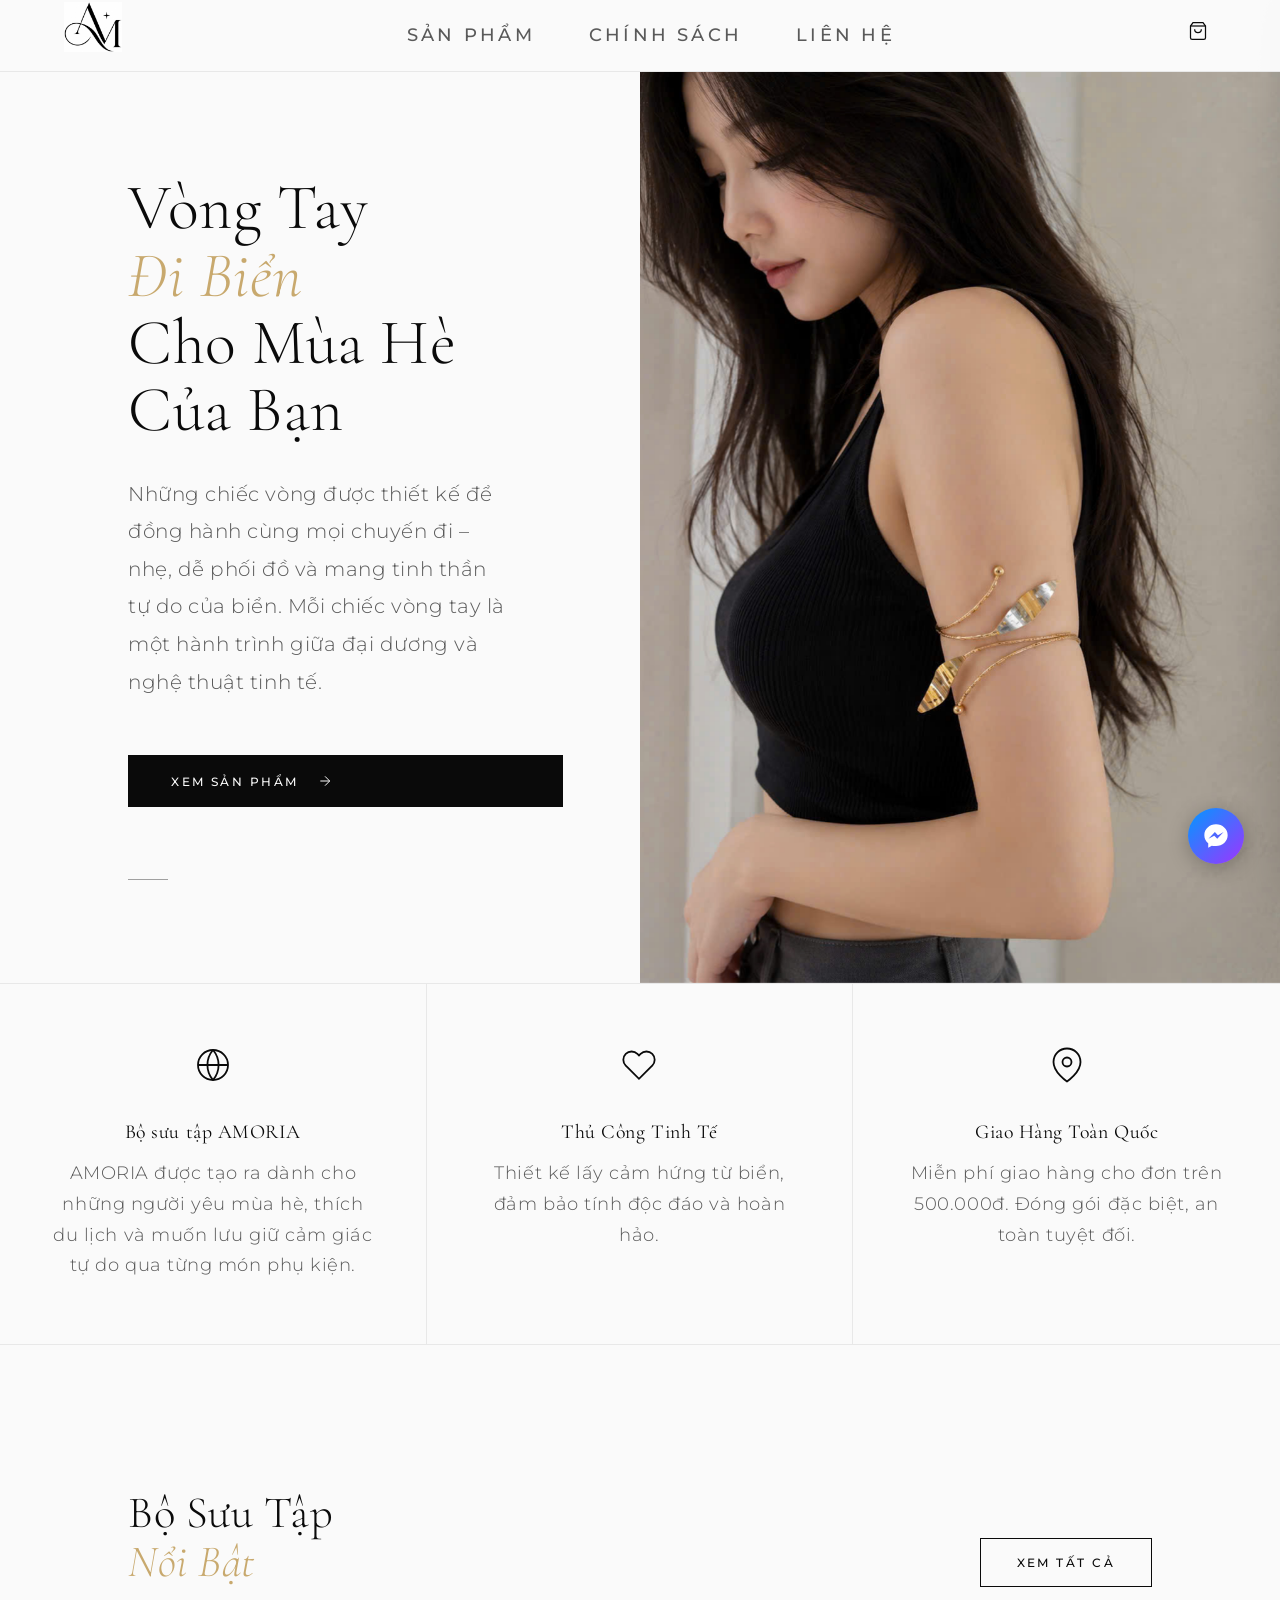
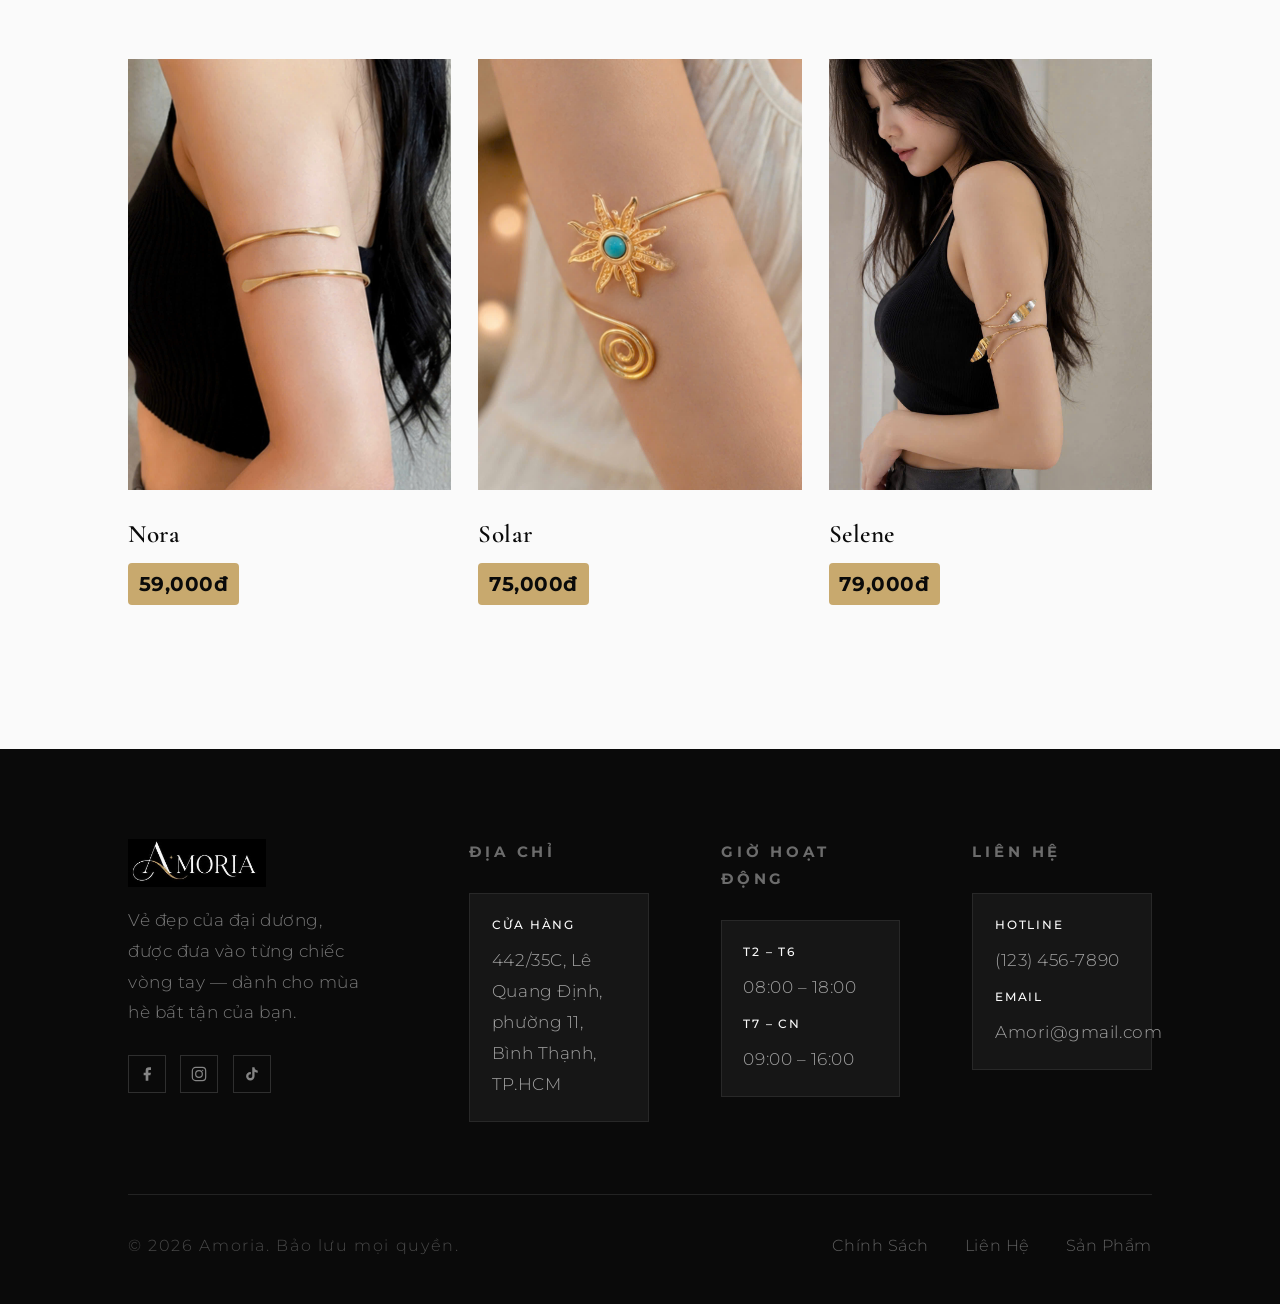
==== commit 66ce5ac9: "fix4" ====
--- a/index.html
+++ b/index.html
@@ -111,9 +111,7 @@
         <div class="hero-img-wrap">
           <img src="img/img3.png" alt="Vòng tay đi biển" onerror="this.parentElement.style.background='#e8e8e8'" />
         </div>
-        <div class="hero-float-tag">
-
-        </div>
+
       </div>
     </section>
 
@@ -228,7 +226,6 @@
       <div class="detail-info-col">
         <p class="detail-eyebrow">Amoria — Bộ Sưu Tập Hè 2025</p>
         <h1 class="detail-name" id="detail-name"></h1>
-        <p class="detail-sub" id="detail-sub"></p>
 
         <div class="detail-rating-row">
           <span class="detail-stars" id="detail-stars"></span>
@@ -442,7 +439,8 @@
           <li>Sản phẩm được kiểm tra kỹ trước khi đóng gói.</li>
           <li>Khách hàng được kiểm tra ngoại quan sản phẩm khi nhận hàng.</li>
           <li>Nếu phát hiện giao sai mẫu, thiếu hàng hoặc sản phẩm hư hỏng do vận chuyển, vui lòng liên hệ trong vòng
-            <strong>48 giờ</strong> kể từ khi nhận hàng.</li>
+            <strong>48 giờ</strong> kể từ khi nhận hàng.
+          </li>
         </ul>
       </div>
 
@@ -643,7 +641,7 @@
     </div>
 
     <div class="footer-bottom">
-      <p>© 2025 Amoria. Bảo lưu mọi quyền.</p>
+      <p>© 2026 Amoria. Bảo lưu mọi quyền.</p>
       <div class="footer-links">
         <a data-page="policy" onclick="showPage('policy')">Chính Sách</a>
         <a data-page="contact" onclick="showPage('contact')">Liên Hệ</a>
--- a/css/style.css
+++ b/css/style.css
@@ -332,10 +332,19 @@
 }
 .preview-card-info h4 {
   font-family: var(--font-display);
-  font-size: 1.1rem;
-  font-weight: 400;
-}
-.preview-card-info span { font-size: 0.72rem; color: var(--gray-400); letter-spacing: 0.08em; }
+  font-size: 1.4rem;
+  font-weight: 600;
+}
+.preview-card-info span { 
+  font-size: 1.1rem; 
+  font-weight: 700; 
+  color: var(--black); 
+  display: inline-block; 
+  margin-top: 0.4rem; 
+  background: var(--accent); 
+  padding: 0.2rem 0.6rem; 
+  border-radius: 4px; 
+}
 
 /* ── PRODUCTS PAGE ── */
 .page-hero {
@@ -397,16 +406,9 @@
 }
 .product-info h3 {
   font-family: var(--font-display);
-  font-size: 1.25rem;
-  font-weight: 400;
-  margin-bottom: 0.3rem;
-}
-.product-sub {
-  font-size: 0.68rem;
-  color: var(--gray-400);
-  letter-spacing: 0.1em;
-  text-transform: uppercase;
-  margin-bottom: 1rem;
+  font-size: 1.6rem;
+  font-weight: 600;
+  margin-bottom: 0.6rem;
 }
 .product-price-row {
   display: flex;
@@ -416,8 +418,12 @@
 }
 .product-price {
   font-family: var(--font-display);
-  font-size: 1.4rem;
-  font-weight: 600;
+  font-size: 1.6rem;
+  font-weight: 700;
+  color: var(--black);
+  background: var(--accent);
+  padding: 0.2rem 0.6rem;
+  border-radius: 4px;
 }
 .product-price-old {
   font-size: 0.8rem;
@@ -840,18 +846,10 @@
 
 .detail-name {
   font-family: var(--font-display);
-  font-size: clamp(2.2rem, 3.5vw, 3.5rem);
-  font-weight: 300;
+  font-size: clamp(2.5rem, 4vw, 4rem);
+  font-weight: 600;
   line-height: 1.1;
-  margin-bottom: 0.6rem;
-}
-
-.detail-sub {
-  font-size: 0.7rem;
-  color: var(--gray-400);
-  letter-spacing: 0.12em;
-  text-transform: uppercase;
-  margin-bottom: 1rem;
+  margin-bottom: 0.8rem;
 }
 
 .detail-rating-row {
@@ -871,8 +869,13 @@
 }
 .detail-price {
   font-family: var(--font-display);
-  font-size: 2rem;
-  font-weight: 600;
+  font-size: 2.2rem;
+  font-weight: 700;
+  color: var(--black);
+  background: var(--accent);
+  padding: 0.2rem 0.8rem;
+  border-radius: 6px;
+  display: inline-block;
 }
 .detail-price-old {
   font-size: 1rem;
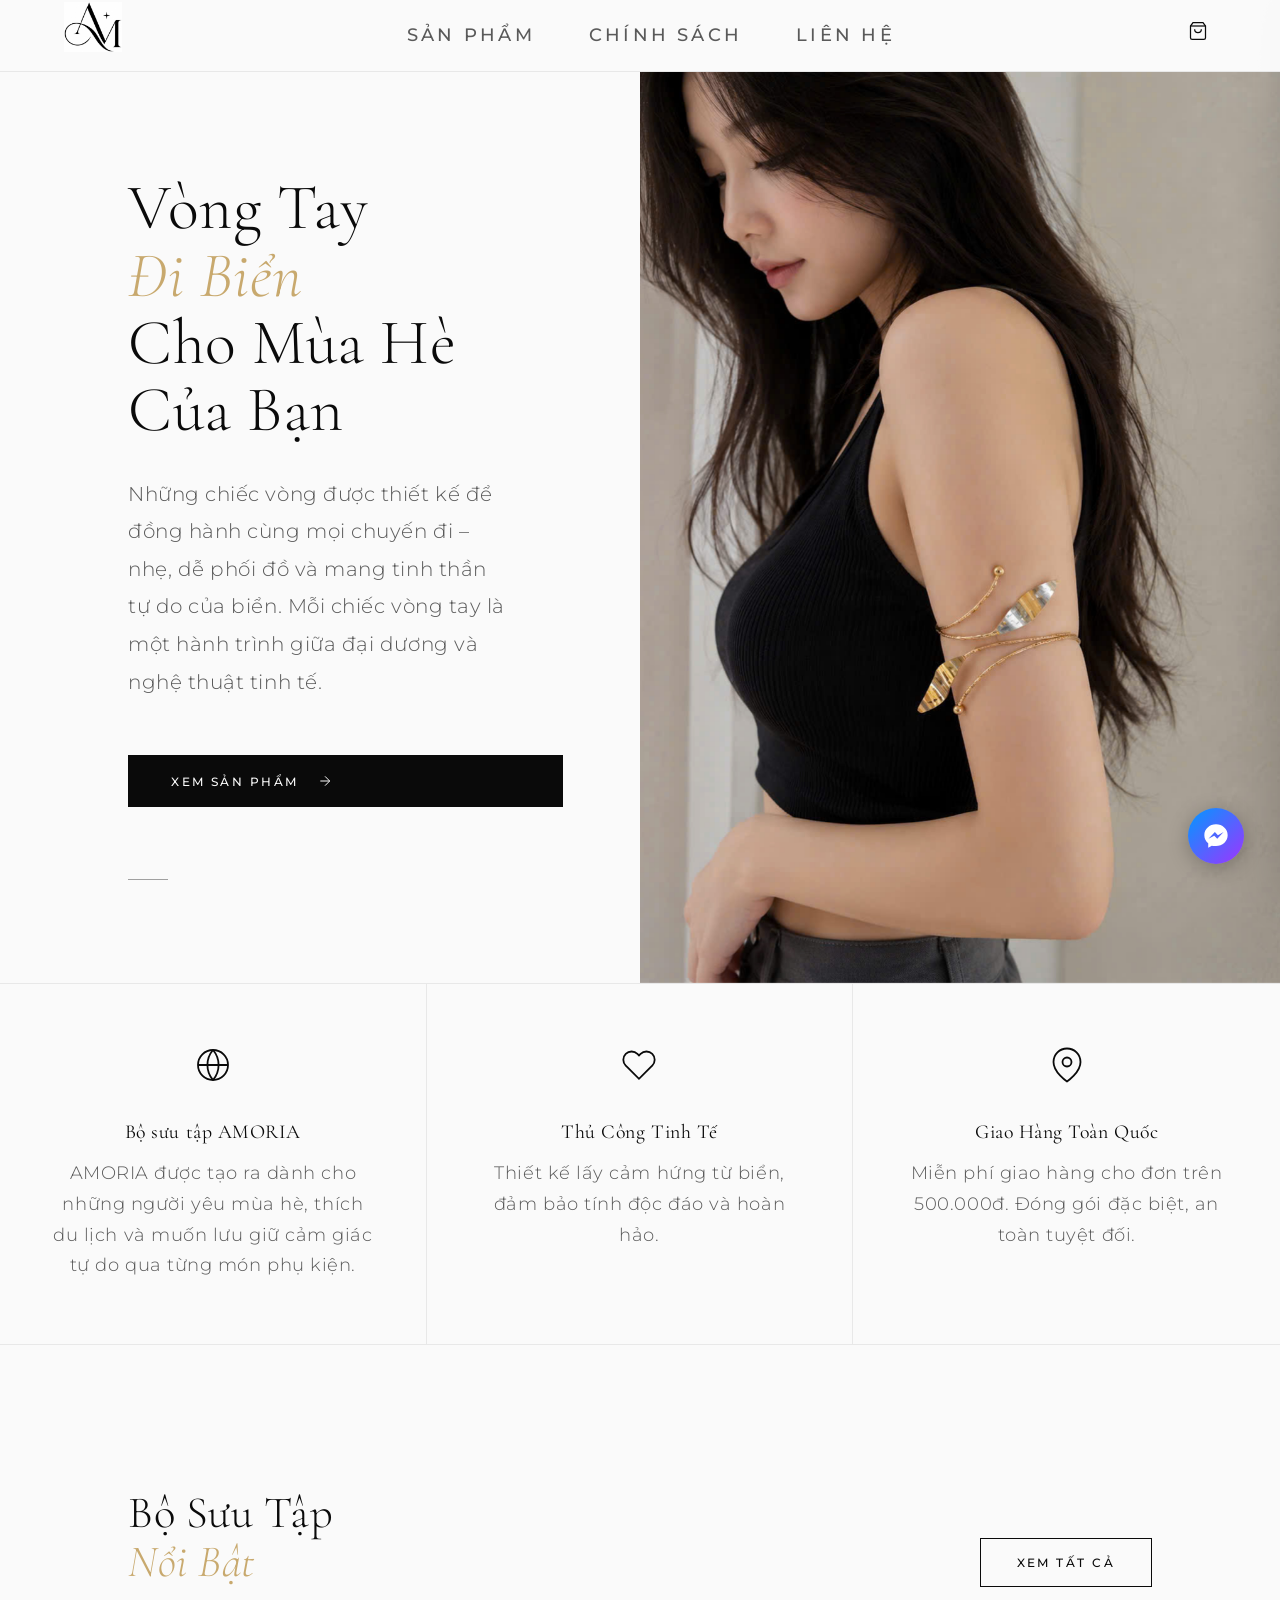
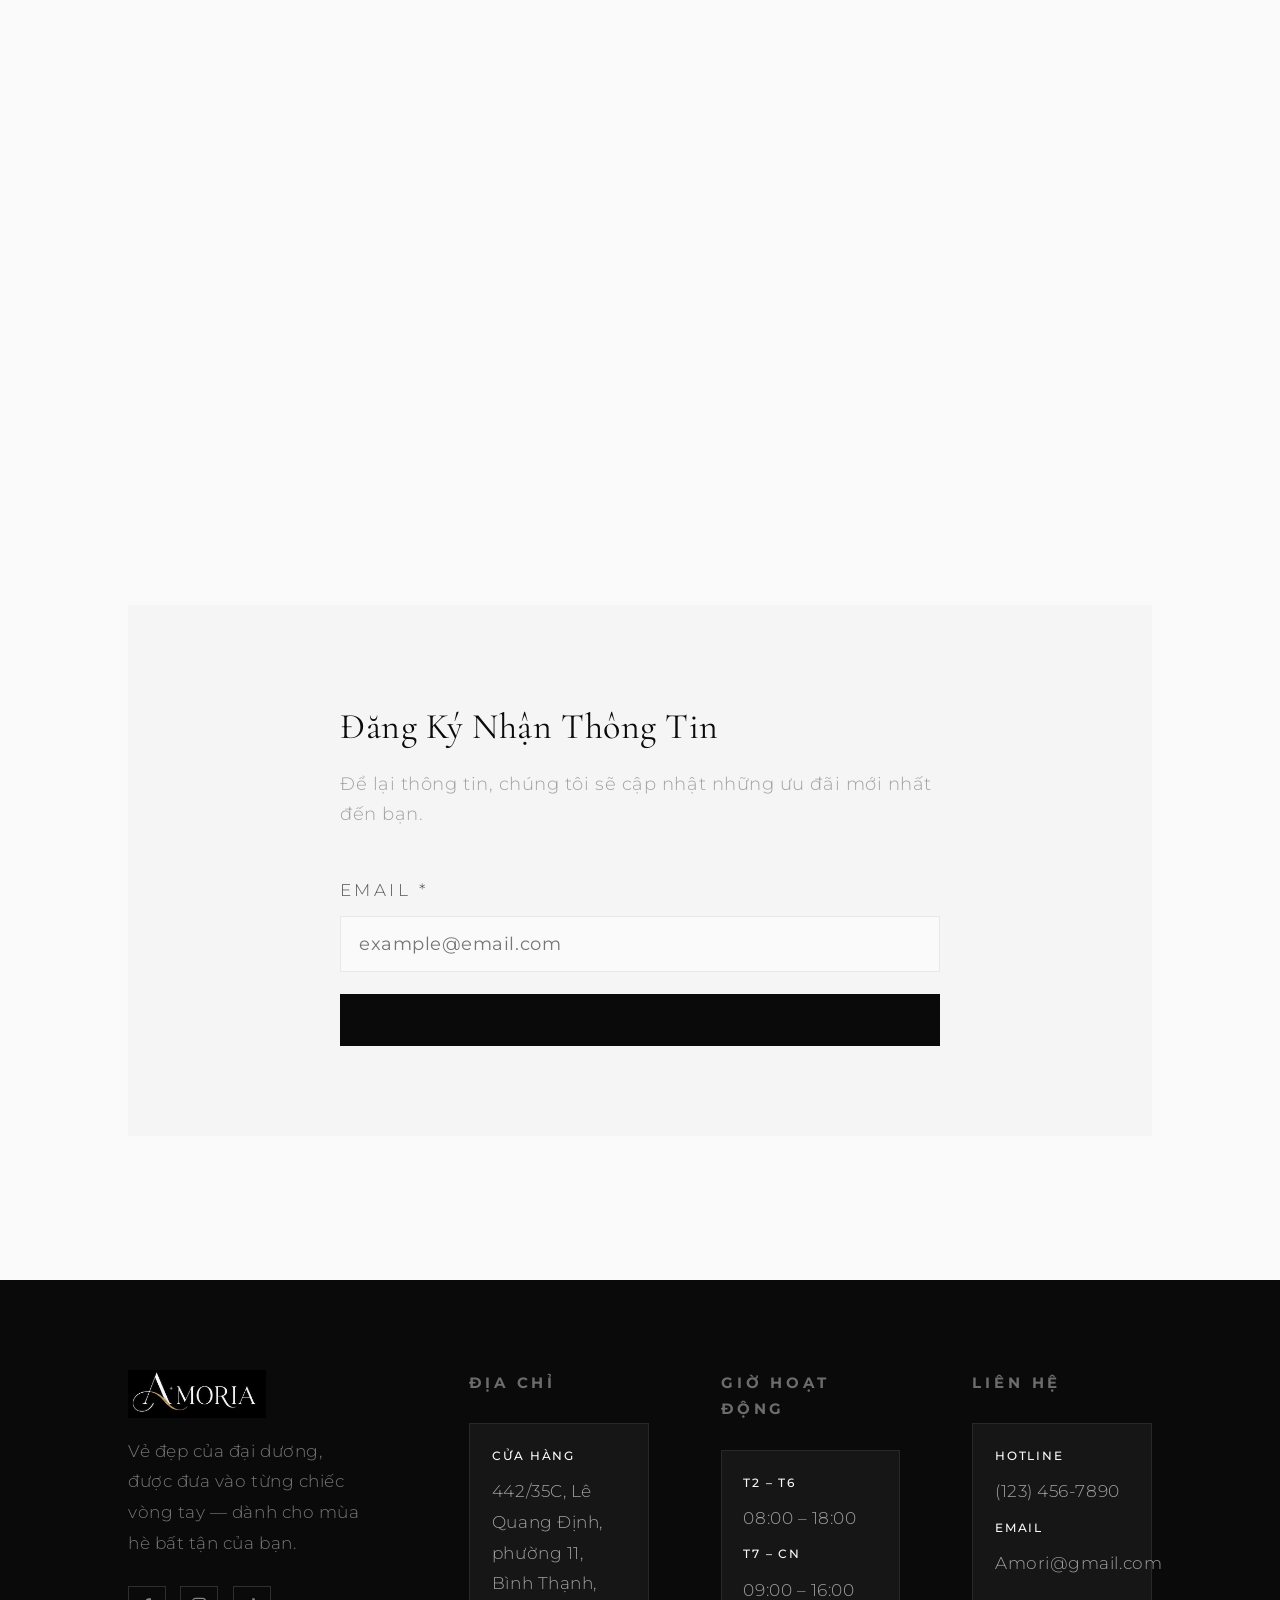
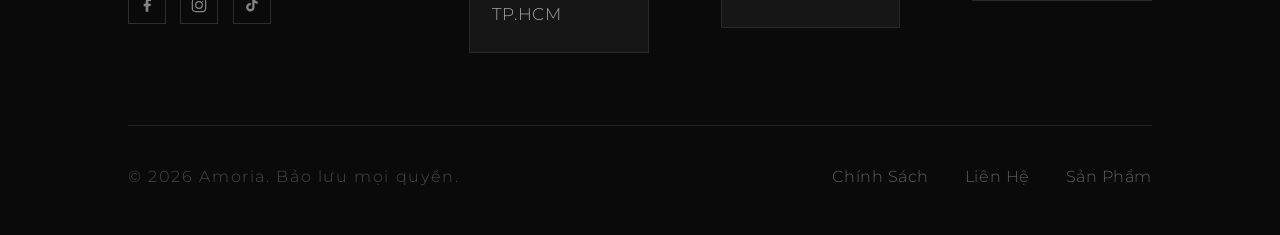
==== commit e00058cb: "fix5" ====
--- a/index.html
+++ b/index.html
@@ -173,7 +173,28 @@
           </div>
         </div>
       </div>
+      <div class="contact-form-wrap">
+        <div class="contact-form-inner">
+          <h2 class="contact-form-title">Đăng Ký Nhận Thông Tin</h2>
+          <p class="contact-form-desc">Để lại thông tin, chúng tôi sẽ cập nhật những ưu đãi mới nhất đến bạn.</p>
+          <form id="contact-form" class="contact-form">
+
+            <div class="form-group">
+              <label>Email *</label>
+              <input type="email" id="cf-email" placeholder="example@email.com" required />
+            </div>
+            <button type="submit" class="btn-primary" style="width:100%;justify-content:center;">
+              Gửi
+              <svg viewBox="0 0 24 24" stroke-width="1.5">
+                <polyline points="20 6 9 17 4 12" />
+              </svg>
+            </button>
+          </form>
+        </div>
+      </div>
     </section>
+
+
 
     <!-- Footer rendered separately, included after each page -->
   </div><!-- end #home -->
@@ -224,7 +245,7 @@
 
       <!-- Right: info -->
       <div class="detail-info-col">
-        <p class="detail-eyebrow">Amoria — Bộ Sưu Tập Hè 2025</p>
+        <p class="detail-eyebrow">Amoria — Bộ Sưu Tập Hè 2026</p>
         <h1 class="detail-name" id="detail-name"></h1>
 
         <div class="detail-rating-row">
@@ -542,8 +563,8 @@
             <input type="text" id="cf-name" placeholder="Nguyễn Văn A" required />
           </div>
           <div class="form-group">
-            <label>Email *</label>
-            <input type="email" id="cf-email" placeholder="example@email.com" required />
+            <label>Số Điện Thoại *</label>
+            <input type="email" id="cf-email" placeholder="0123456789" required />
           </div>
           <div class="form-group">
             <label>Lời nhắn</label>
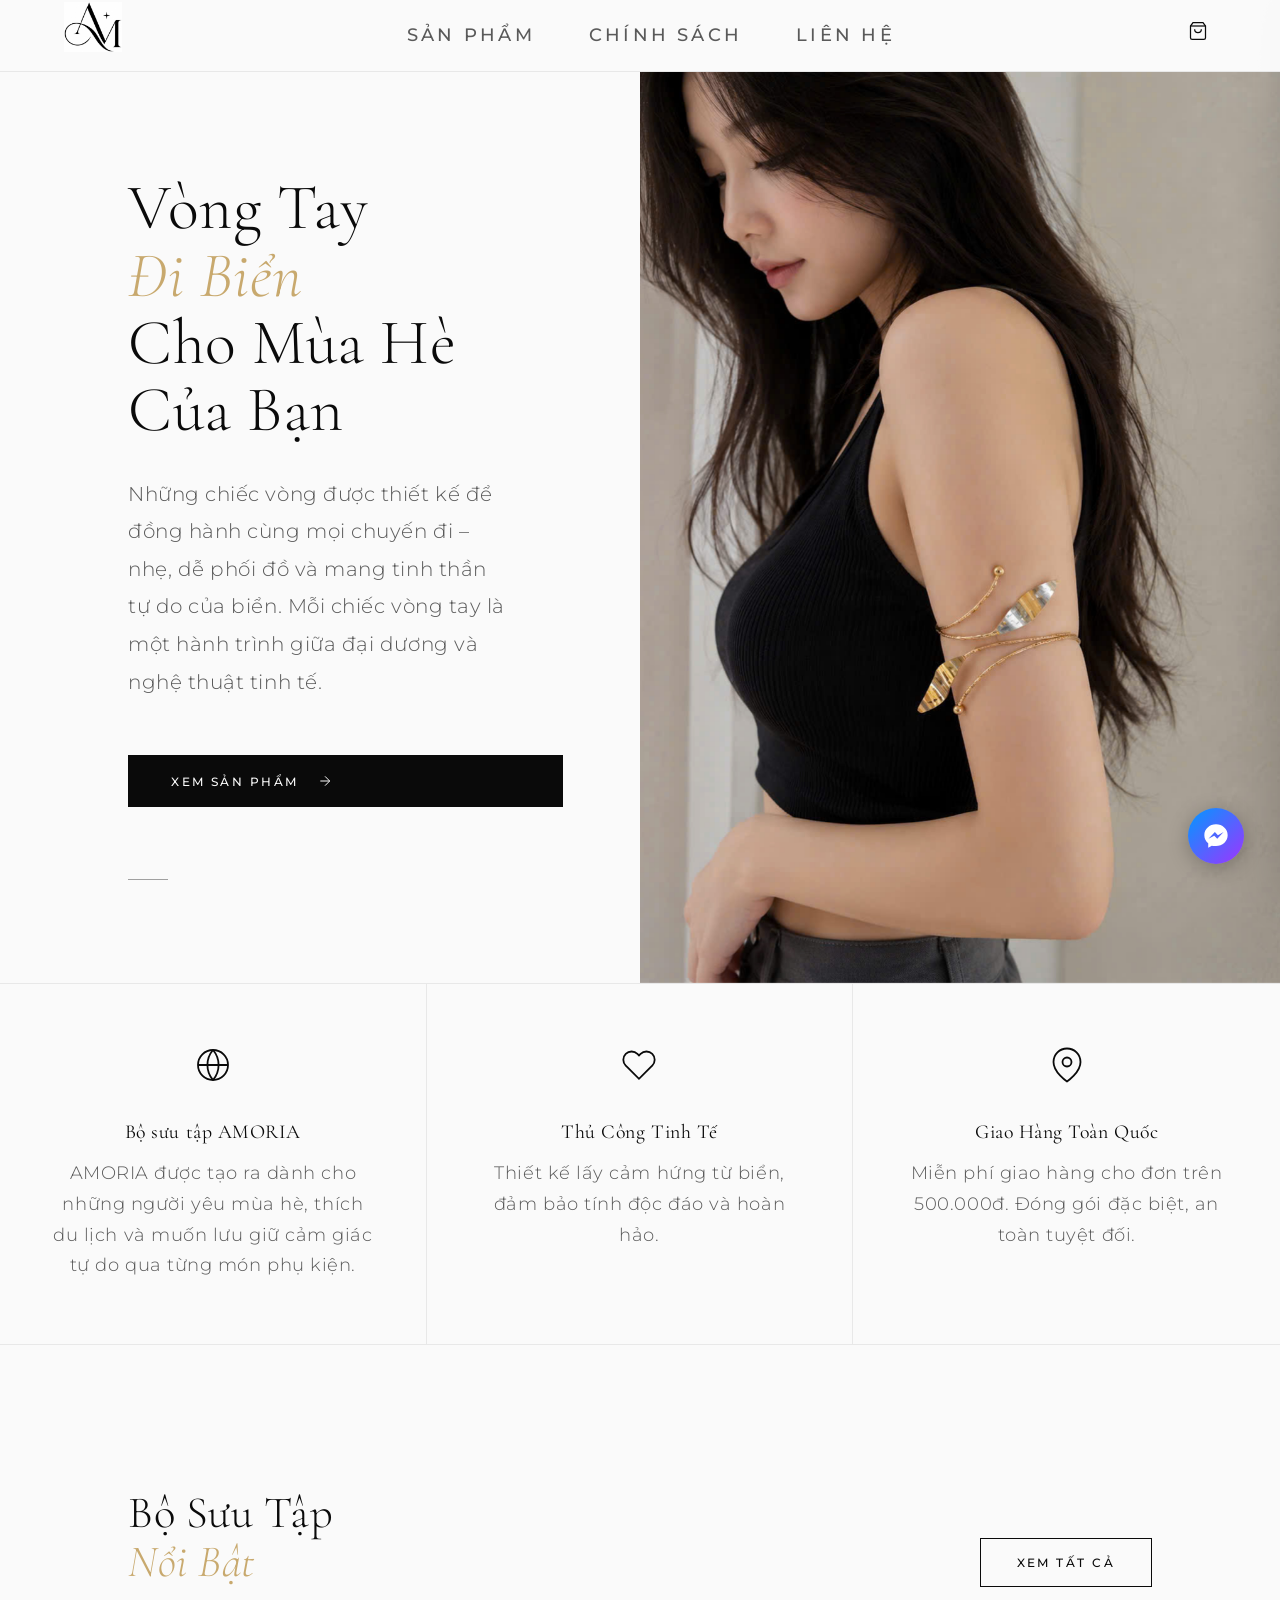
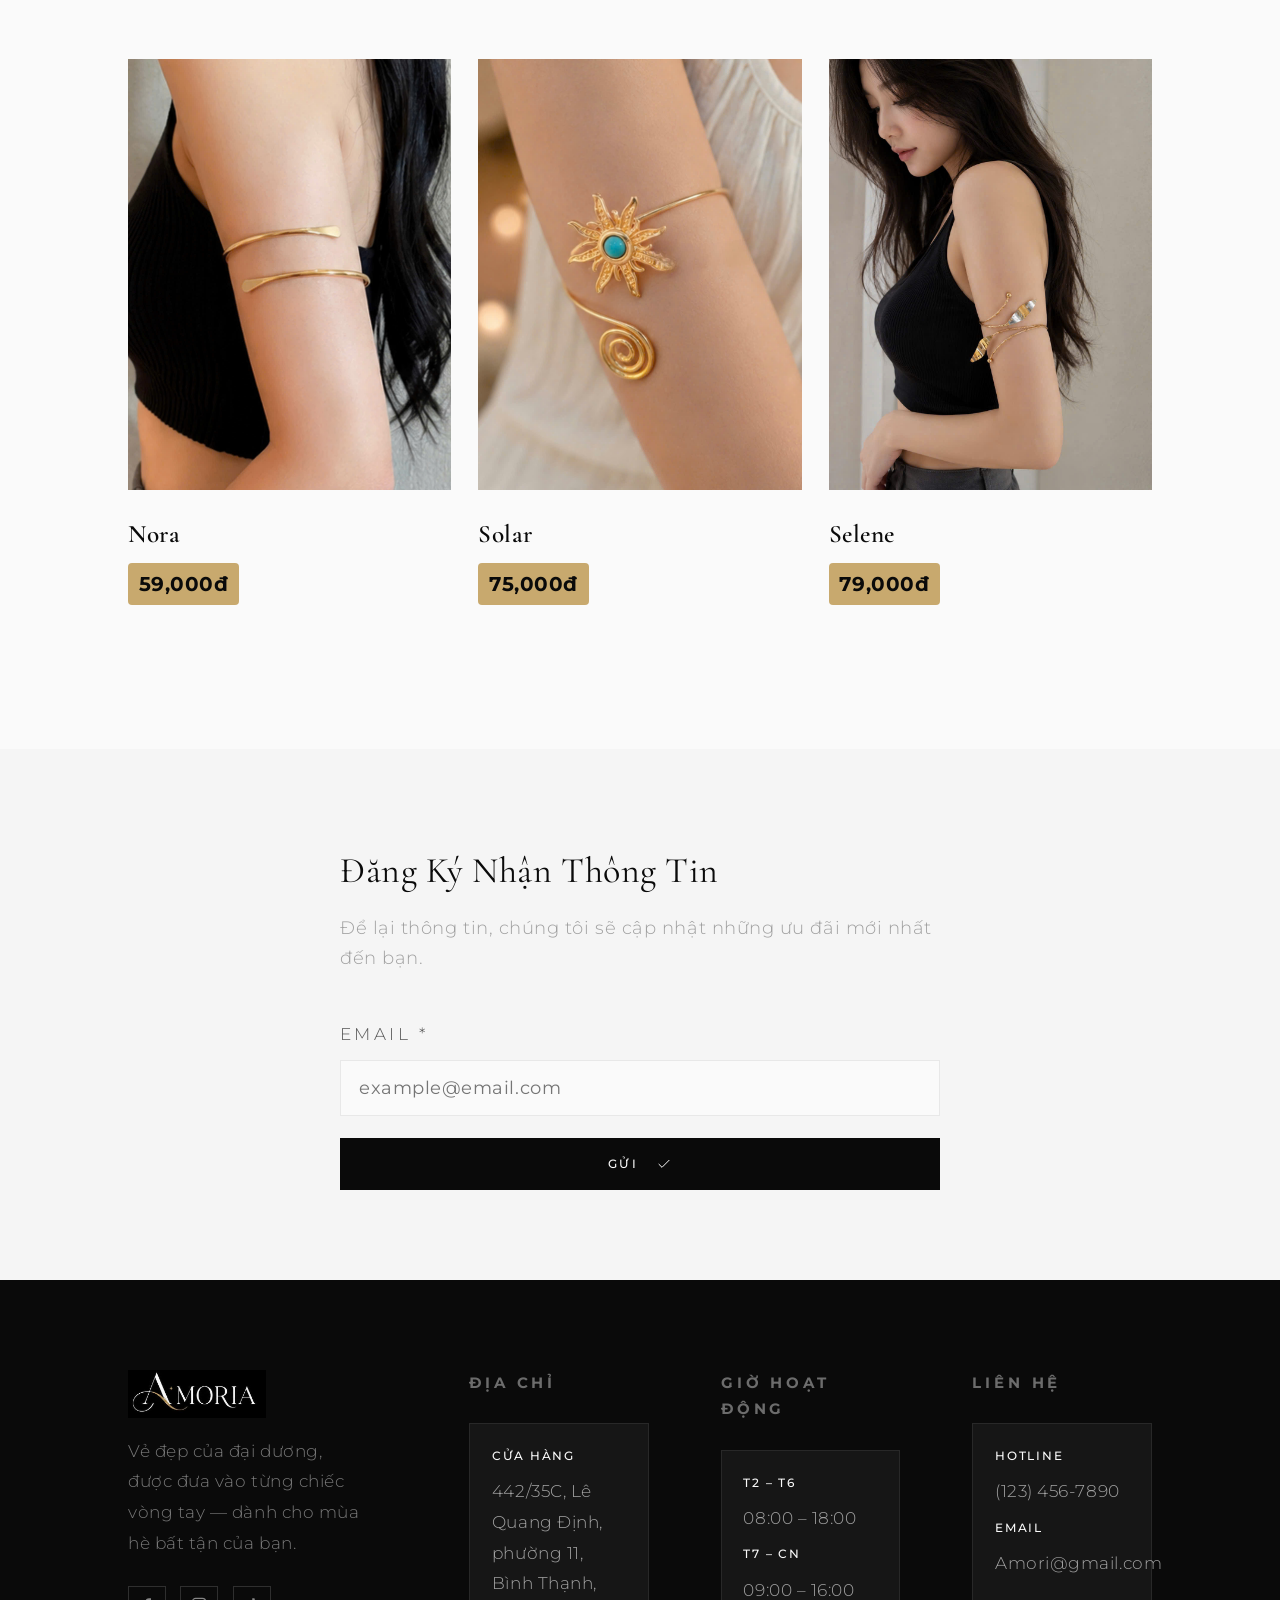
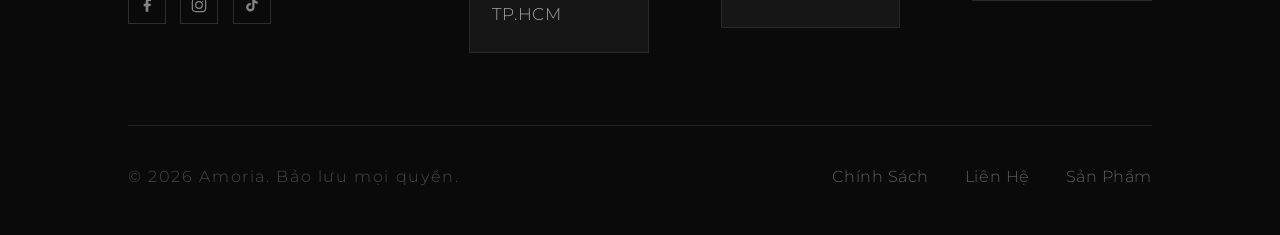
==== commit 63c066b4: "Update index" ====
--- a/index.html
+++ b/index.html
@@ -173,7 +173,9 @@
           </div>
         </div>
       </div>
-      <div class="contact-form-wrap">
+
+    </section>
+        <div class="contact-form-wrap">
         <div class="contact-form-inner">
           <h2 class="contact-form-title">Đăng Ký Nhận Thông Tin</h2>
           <p class="contact-form-desc">Để lại thông tin, chúng tôi sẽ cập nhật những ưu đãi mới nhất đến bạn.</p>
@@ -192,7 +194,6 @@
           </form>
         </div>
       </div>
-    </section>
 
 
 
@@ -712,4 +713,4 @@
   <script src="js/products.js"></script>
 </body>
 
-</html>+</html>
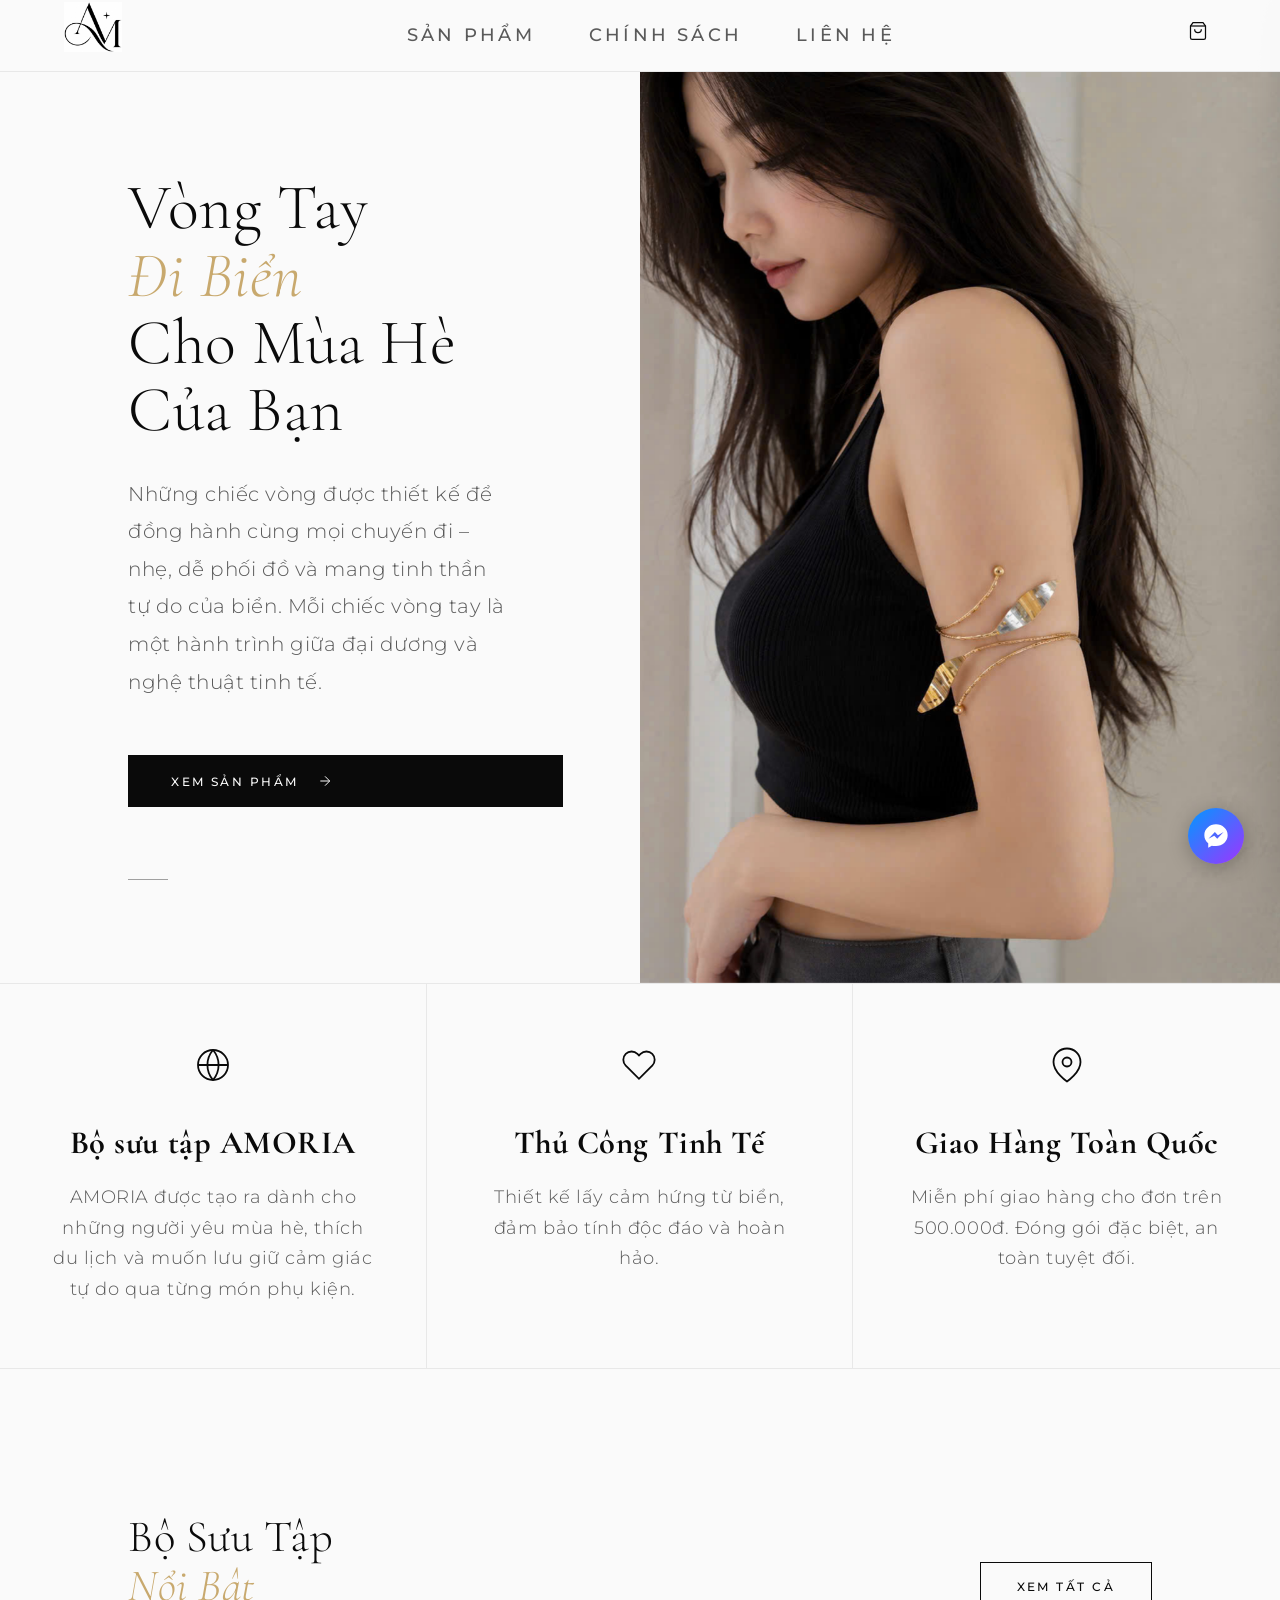
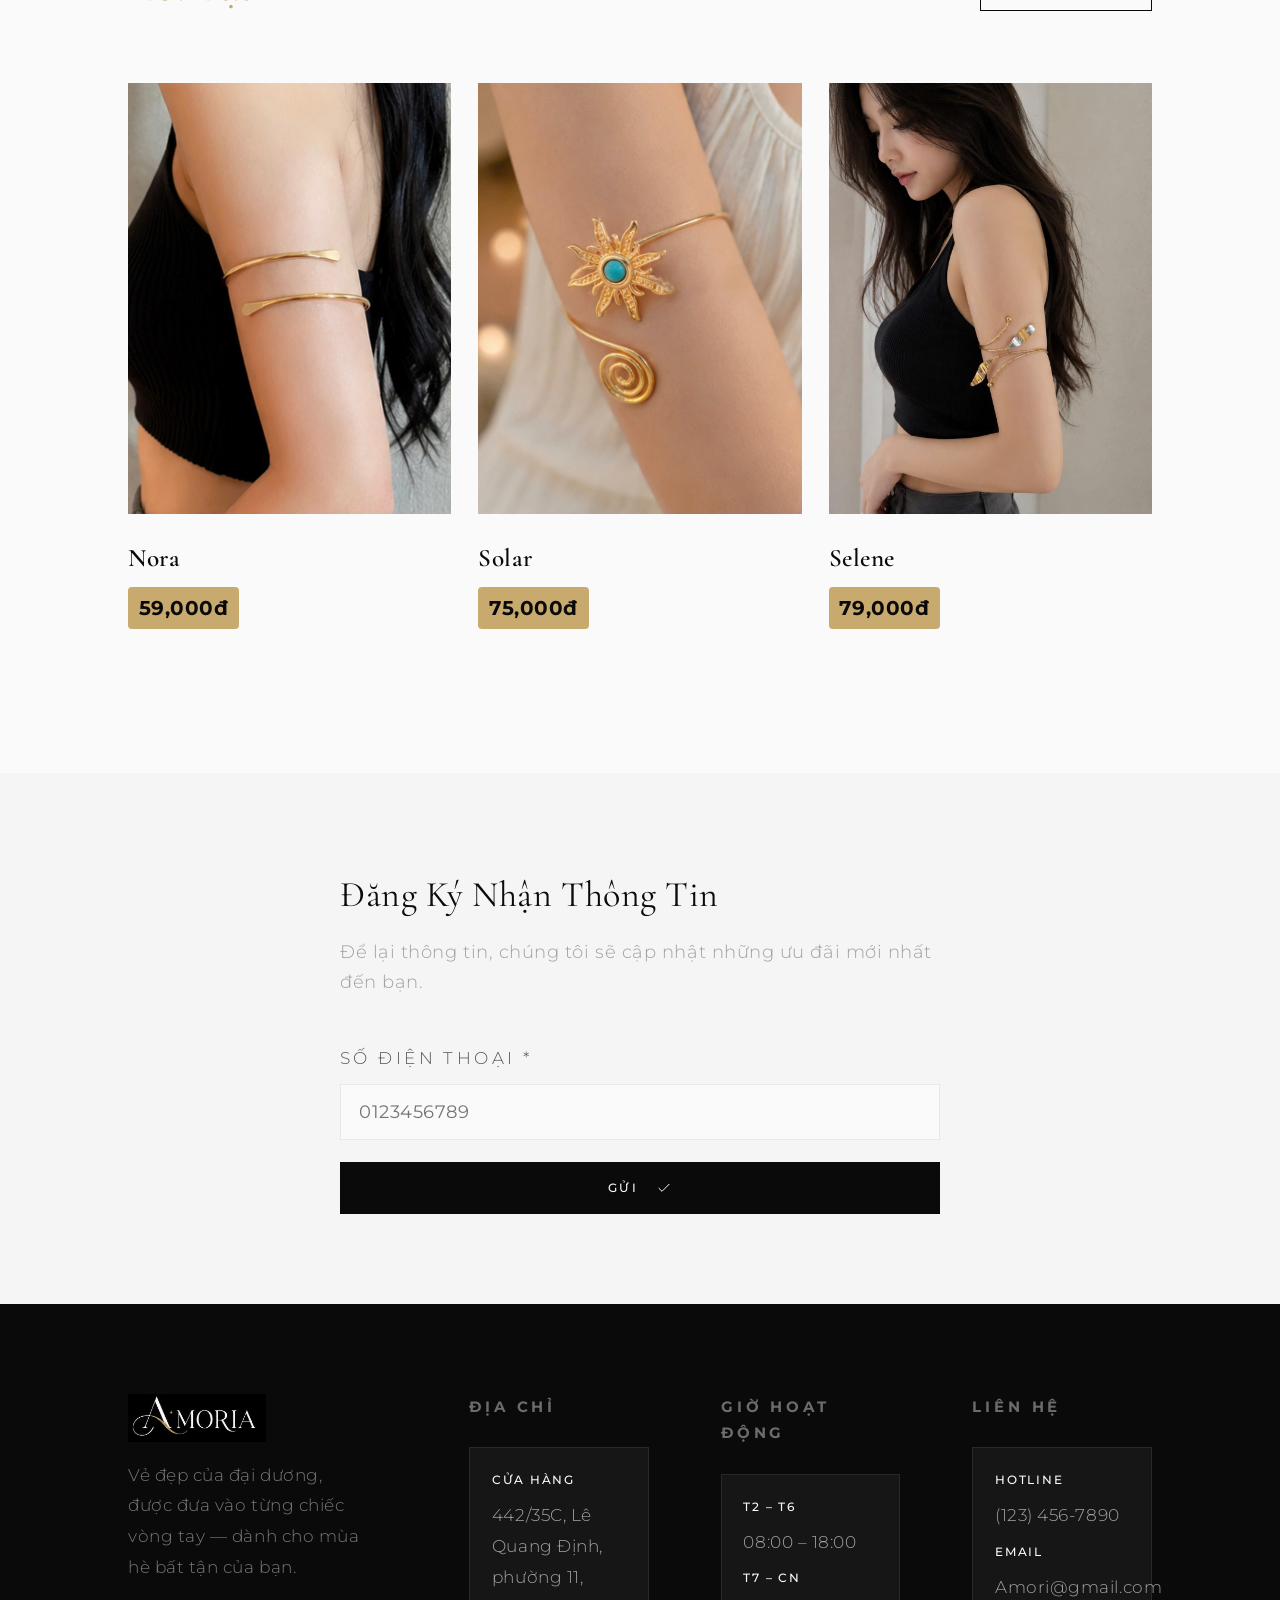
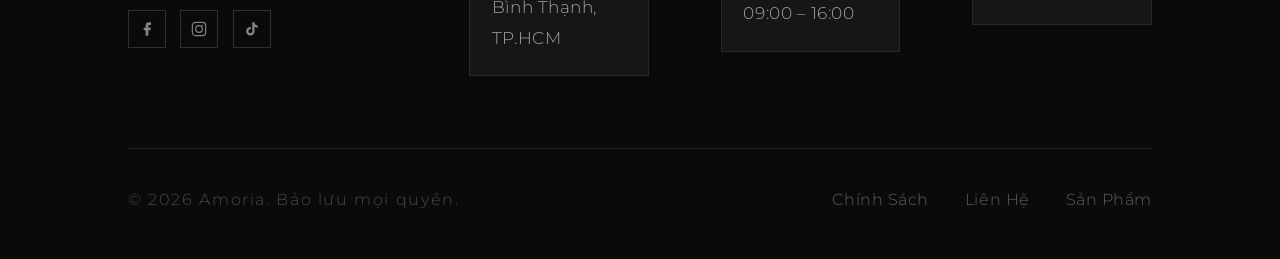
==== commit e1c344db: "fix8" ====
--- a/index.html
+++ b/index.html
@@ -182,8 +182,8 @@
           <form id="contact-form" class="contact-form">
 
             <div class="form-group">
-              <label>Email *</label>
-              <input type="email" id="cf-email" placeholder="example@email.com" required />
+              <label>Số Điện Thoại *</label>
+              <input type="email" id="cf-email" placeholder="0123456789" required />
             </div>
             <button type="submit" class="btn-primary" style="width:100%;justify-content:center;">
               Gửi
--- a/css/style.css
+++ b/css/style.css
@@ -287,9 +287,9 @@
 }
 .about-item h3 {
   font-family: var(--font-display);
-  font-size: 1.1rem;
-  font-weight: 400;
-  margin-bottom: 0.5rem;
+  font-size: 1.8rem;
+  font-weight: 700;
+  margin-bottom: 0.6rem;
 }
 .about-item p { font-size: 0.72rem; color: var(--gray-600); line-height: 1.7; }
 
@@ -768,6 +768,11 @@
   .hamburger { display: flex; }
   .nav-right { display: flex; align-items: center; gap: 0.5rem; }
   .products-grid { grid-template-columns: 1fr 1fr; gap: 1rem; }
+  .product-info { padding: 0.8rem; }
+  .product-info h3 { font-size: 1.1rem; }
+  .product-price-row { flex-direction: column; align-items: flex-start; gap: 0.5rem; }
+  .product-price { font-size: 1.1rem; padding: 0.2rem 0.4rem; }
+  .btn-add-cart { padding: 0.6rem 0.2rem; font-size: 0.55rem; letter-spacing: 0.05em; }
   .ty-actions { flex-direction: column; }
   .footer-grid { grid-template-columns: 1fr; }
   .footer-bottom { flex-direction: column; gap: 1rem; text-align: center; }
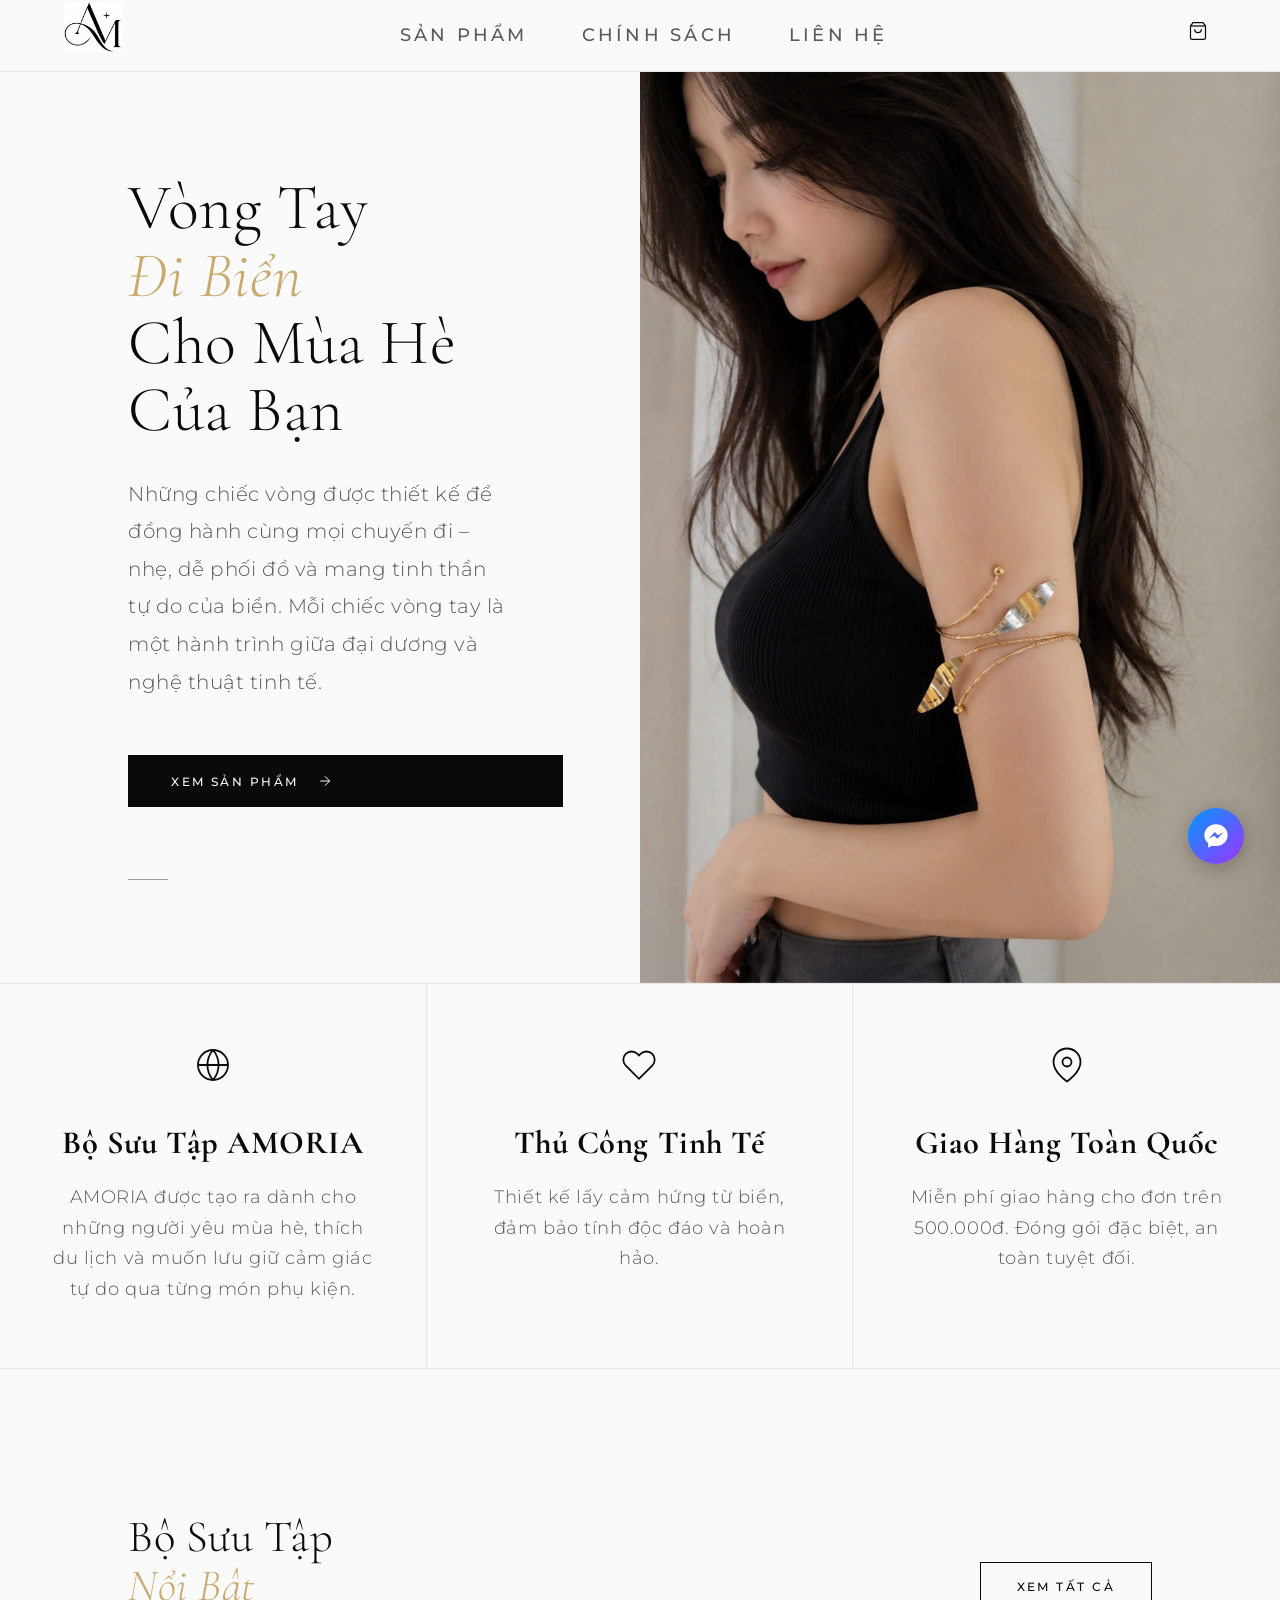
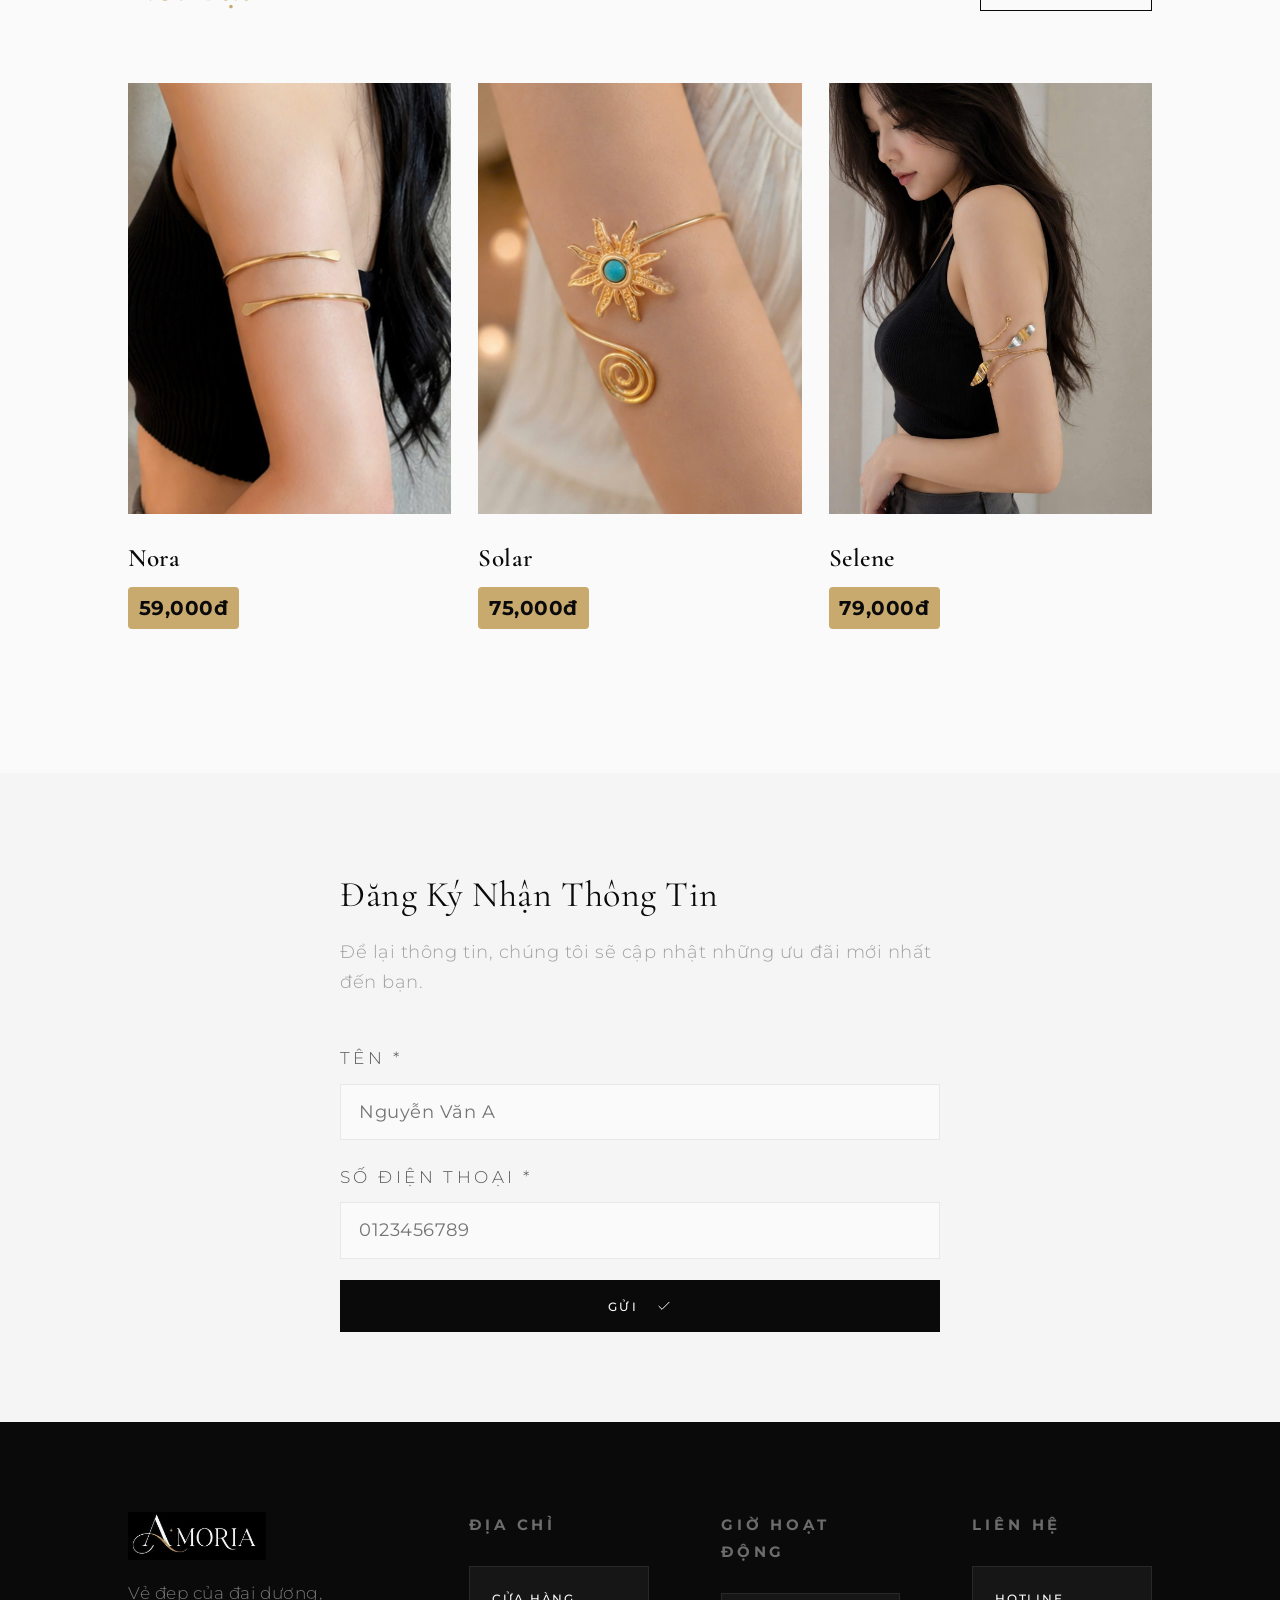
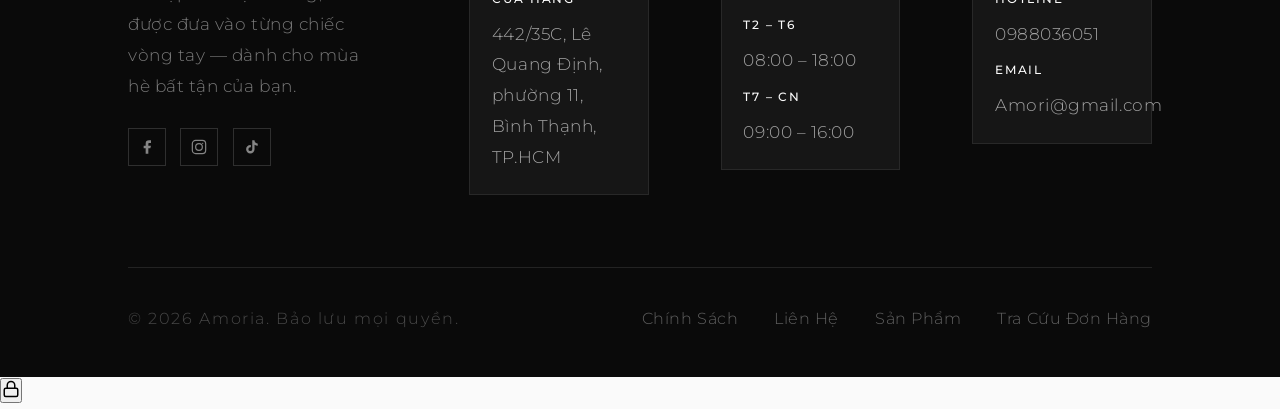
==== commit 38bc8fc3: "Add files via upload" ====
--- a/index.html
+++ b/index.html
@@ -7,7 +7,7 @@
   <title>Amoria — Vòng Tay Đi Biển</title>
   <link rel="stylesheet" href="css/style.css" />
   <script>
-    // Inline nav functions - đảm bảo luôn available khi onclick chạy
+    // Inline nav functions
     function showPage(id) {
       var pages = document.querySelectorAll('.page');
       for (var i = 0; i < pages.length; i++) pages[i].classList.remove('active');
@@ -63,6 +63,12 @@
     </ul>
 
     <div class="nav-right">
+      <div class="nav-lookup" id="nav-lookup-btn" onclick="showPage('order-lookup')" title="Tra cứu đơn hàng">
+        <svg viewBox="0 0 24 24" stroke-width="1.5">
+          <circle cx="11" cy="11" r="8" />
+          <line x1="21" y1="21" x2="16.65" y2="16.65" />
+        </svg>
+      </div>
       <div class="nav-cart" id="nav-cart-btn" onclick="toggleCart()">
         <svg viewBox="0 0 24 24" stroke-width="1.5">
           <path d="M6 2L3 6v14a2 2 0 002 2h14a2 2 0 002-2V6l-3-4z" />
@@ -122,7 +128,7 @@
           <circle cx="12" cy="12" r="10" />
           <path d="M2 12h20M12 2a15.3 15.3 0 010 20M12 2a15.3 15.3 0 000 20" />
         </svg>
-        <h3>Bộ sưu tập AMORIA</h3>
+        <h3>Bộ Sưu Tập AMORIA</h3>
         <p>AMORIA được tạo ra dành cho những người yêu mùa hè, thích du lịch và muốn lưu giữ cảm giác tự do qua từng món
           phụ kiện.</p>
       </div>
@@ -175,25 +181,30 @@
       </div>
 
     </section>
-        <div class="contact-form-wrap">
-        <div class="contact-form-inner">
-          <h2 class="contact-form-title">Đăng Ký Nhận Thông Tin</h2>
-          <p class="contact-form-desc">Để lại thông tin, chúng tôi sẽ cập nhật những ưu đãi mới nhất đến bạn.</p>
-          <form id="contact-form" class="contact-form">
-
-            <div class="form-group">
-              <label>Số Điện Thoại *</label>
-              <input type="email" id="cf-email" placeholder="0123456789" required />
-            </div>
-            <button type="submit" class="btn-primary" style="width:100%;justify-content:center;">
-              Gửi
-              <svg viewBox="0 0 24 24" stroke-width="1.5">
-                <polyline points="20 6 9 17 4 12" />
-              </svg>
-            </button>
-          </form>
-        </div>
-      </div>
+    <div class="contact-form-wrap">
+      <div class="contact-form-inner">
+        <h2 class="contact-form-title">Đăng Ký Nhận Thông Tin</h2>
+        <p class="contact-form-desc">Để lại thông tin, chúng tôi sẽ cập nhật những ưu đãi mới nhất đến bạn.</p>
+        <form id="contact-form" class="contact-form" novalidate>
+
+          <div class="form-group">
+            <label>Tên *</label>
+            <input type="text" id="cf-name" placeholder="Nguyễn Văn A" required />
+          </div>
+
+          <div class="form-group">
+            <label>Số Điện Thoại *</label>
+            <input type="tel" id="cf-email" placeholder="0123456789" required />
+          </div>
+          <button type="submit" class="btn-primary" style="width:100%;justify-content:center;">
+            Gửi
+            <svg viewBox="0 0 24 24" stroke-width="1.5">
+              <polyline points="20 6 9 17 4 12" />
+            </svg>
+          </button>
+        </form>
+      </div>
+    </div>
 
 
 
@@ -346,7 +357,7 @@
 
       <!-- Right: Form -->
       <div class="checkout-right">
-        <form id="checkout-form">
+        <form id="checkout-form" novalidate>
 
           <div class="form-group">
             <label>Tên Người Nhận *</label>
@@ -373,6 +384,65 @@
           <div class="form-group">
             <label>Ghi Chú</label>
             <textarea id="inp-note" placeholder="Ghi chú thêm cho đơn hàng (tùy chọn)..."></textarea>
+          </div>
+
+          <!-- ── HÌNH THỨC THANH TOÁN ── -->
+          <div class="form-group">
+            <label>Hình Thức Thanh Toán *</label>
+            <div class="payment-methods">
+
+              <label class="payment-option" id="pay-cash-label">
+                <input type="radio" name="payment" id="pay-cash" value="cash" checked
+                  onchange="togglePayment('cash')" />
+                <span class="payment-option-inner">
+                  <svg viewBox="0 0 24 24" fill="none" stroke="currentColor" stroke-width="1.5">
+                    <rect x="2" y="6" width="20" height="12" rx="2" />
+                    <circle cx="12" cy="12" r="3" />
+                    <path d="M6 12h.01M18 12h.01" />
+                  </svg>
+                  <span>
+                    <strong>Tiền Mặt</strong>
+                    <small>Thanh toán khi nhận hàng (COD)</small>
+                  </span>
+                </span>
+              </label>
+
+              <label class="payment-option" id="pay-qr-label">
+                <input type="radio" name="payment" id="pay-qr" value="qr" onchange="togglePayment('qr')" />
+                <span class="payment-option-inner">
+                  <svg viewBox="0 0 24 24" fill="none" stroke="currentColor" stroke-width="1.5">
+                    <rect x="3" y="3" width="7" height="7" />
+                    <rect x="14" y="3" width="7" height="7" />
+                    <rect x="3" y="14" width="7" height="7" />
+                    <path d="M14 14h3v3h-3zM17 17h3v3h-3zM14 20h3" />
+                  </svg>
+                  <span>
+                    <strong>Quét Mã QR</strong>
+                    <small>Chuyển khoản qua MoMo / VietQR / Ngân hàng</small>
+                  </span>
+                </span>
+              </label>
+
+            </div>
+          </div>
+
+          <!-- ── QR CODE BOX (hiện khi chọn QR) ── -->
+          <div class="qr-payment-box" id="qr-payment-box" style="display:none;">
+            <div class="qr-box-inner">
+              <p class="qr-name">HỒ THỊ TÚ VÂN</p>
+              <p class="qr-stk">STK: *******138</p>
+              <div class="qr-badges">
+                <span class="qr-badge momo">mo<br>mo</span>
+                <span class="qr-badge vietqr">VietQR</span>
+                <span class="qr-badge napas">napas <strong>247</strong></span>
+              </div>
+              <div class="qr-img-wrap">
+                <img src="img/qr.png" alt="Mã QR thanh toán"
+                  onerror="this.parentElement.innerHTML='<p class=qr-missing>⚠ Vui lòng lưu ảnh QR vào img/qr-payment.png</p>'" />
+              </div>
+              <p class="qr-note">Quét mã để chuyển khoản · Ghi nội dung: <strong id="qr-order-note">Tên + SĐT</strong>
+              </p>
+            </div>
           </div>
 
           <button type="submit" class="btn-confirm">
@@ -414,15 +484,76 @@
         </h1>
         <p class="ty-desc">
           Đơn hàng của bạn đã được xác nhận. Chúng tôi sẽ xử lý và giao đến tay bạn
-          trong 2–4 ngày làm việc. Một email xác nhận sẽ được gửi đến hộp thư của bạn.
+          trong 2–4 ngày làm việc.
         </p>
 
-        <div class="ty-order-box">
-          <p>Mã Đơn Hàng</p>
-          <strong id="ty-order-ref">MRV-000000</strong>
-          <br><br>
-          <p>Gửi đến</p>
-          <strong id="ty-name">—</strong>
+        <!-- ── Chi tiết đơn hàng ── -->
+        <div class="ty-detail-card">
+          <!-- Header -->
+          <div class="ty-detail-header">
+            <div>
+              <span class="ty-detail-label">Mã Đơn Hàng</span>
+              <div class="ty-ref-row">
+                <strong class="ty-ref" id="ty-order-ref">MRV-000000</strong>
+                <button class="ty-copy-btn" id="ty-copy-btn" title="Sao chép mã" onclick="copyOrderRef()">
+                  <svg width="14" height="14" viewBox="0 0 24 24" fill="none" stroke="currentColor" stroke-width="2">
+                    <rect x="9" y="9" width="13" height="13" rx="2" />
+                    <path d="M5 15H4a2 2 0 01-2-2V4a2 2 0 012-2h9a2 2 0 012 2v1" />
+                  </svg>
+                </button>
+              </div>
+            </div>
+            <div style="text-align:right">
+              <span class="ty-detail-label">Thời Gian</span>
+              <div class="ty-detail-value" id="ty-time">—</div>
+            </div>
+          </div>
+
+          <!-- Thông tin khách -->
+          <div class="ty-detail-section">
+            <div class="ty-detail-section-title">Thông Tin Giao Hàng</div>
+            <div class="ty-info-grid">
+              <div class="ty-info-row">
+                <span class="ty-info-label">Người nhận</span>
+                <span class="ty-info-val" id="ty-name">—</span>
+              </div>
+              <div class="ty-info-row">
+                <span class="ty-info-label">Email</span>
+                <span class="ty-info-val" id="ty-email">—</span>
+              </div>
+              <div class="ty-info-row">
+                <span class="ty-info-label">Số điện thoại</span>
+                <span class="ty-info-val" id="ty-phone">—</span>
+              </div>
+              <div class="ty-info-row">
+                <span class="ty-info-label">Địa chỉ</span>
+                <span class="ty-info-val" id="ty-address">—</span>
+              </div>
+              <div class="ty-info-row" id="ty-note-row" style="display:none">
+                <span class="ty-info-label">Ghi chú</span>
+                <span class="ty-info-val" id="ty-note-val">—</span>
+              </div>
+            </div>
+          </div>
+
+          <!-- Sản phẩm -->
+          <div class="ty-detail-section">
+            <div class="ty-detail-section-title">Sản Phẩm Đã Đặt</div>
+            <div id="ty-products-list"></div>
+            <div class="ty-total-row">
+              <span>Tổng Cộng</span>
+              <strong id="ty-total">—</strong>
+            </div>
+          </div>
+
+          <!-- Thanh toán -->
+          <div class="ty-payment-row">
+            <svg width="16" height="16" viewBox="0 0 24 24" fill="none" stroke="currentColor" stroke-width="1.8">
+              <rect x="2" y="6" width="20" height="12" rx="2" />
+              <circle cx="12" cy="12" r="3" />
+            </svg>
+            <span>Hình thức thanh toán: <strong id="ty-payment">—</strong></span>
+          </div>
         </div>
 
         <div class="ty-actions">
@@ -433,114 +564,367 @@
               <polyline points="9 22 9 12 15 12 15 22" />
             </svg>
           </button>
-          <button class="btn-secondary" onclick="showPage('products')">
-            Tiếp Tục Mua Sắm
+          <button class="btn-secondary" onclick="showPage('order-lookup')">
+            Tra Cứu Đơn Hàng
           </button>
         </div>
 
       </div>
     </div>
-  </div><!-- end #thankyou -->
+  </div><!-- end -->
+
+
+  <!-- ════════════════════════════════════════
+     ORDER LOOKUP PAGE
+════════════════════════════════════════ -->
+  <div class="page" id="order-lookup">
+    <div class="page-hero">
+      <h1>Tra Cứu Đơn Hàng</h1>
+      <p>Nhập mã đơn hàng hoặc số điện thoại để xem chi tiết</p>
+    </div>
+
+    <div class="lookup-wrap">
+      <!-- Form tìm kiếm -->
+      <div class="lookup-search-box">
+        <div class="lookup-tabs">
+          <button class="lookup-tab active" id="tab-ref" onclick="switchLookupTab('ref')">
+            Theo Mã Đơn
+          </button>
+          <button class="lookup-tab" id="tab-phone" onclick="switchLookupTab('phone')">
+            Theo Số Điện Thoại
+          </button>
+        </div>
+
+        <div class="lookup-input-wrap" id="lookup-by-ref">
+          <input type="text" id="lu-ref-input" placeholder="Nhập mã đơn VD: MRV-123456" />
+          <button class="btn-primary" style="margin-top:.8rem;width:100%;justify-content:center;"
+            onclick="lookupByRef()">
+            Tra Cứu
+            <svg viewBox="0 0 24 24" stroke-width="1.5" fill="none" stroke="currentColor" width="16" height="16">
+              <circle cx="11" cy="11" r="8" />
+              <line x1="21" y1="21" x2="16.65" y2="16.65" />
+            </svg>
+          </button>
+        </div>
+
+        <div class="lookup-input-wrap" id="lookup-by-phone" style="display:none">
+          <input type="tel" id="lu-phone-input" placeholder="Nhập số điện thoại đã đặt hàng" />
+          <button class="btn-primary" style="margin-top:.8rem;width:100%;justify-content:center;"
+            onclick="lookupByPhone()">
+            Tra Cứu
+            <svg viewBox="0 0 24 24" stroke-width="1.5" fill="none" stroke="currentColor" width="16" height="16">
+              <circle cx="11" cy="11" r="8" />
+              <line x1="21" y1="21" x2="16.65" y2="16.65" />
+            </svg>
+          </button>
+        </div>
+      </div>
+
+      <!-- Kết quả -->
+      <div id="lookup-results"></div>
+
+      <div style="text-align:center;margin-top:2rem;">
+        <button class="btn-secondary" onclick="showPage('home')">← Về Trang Chủ</button>
+      </div>
+    </div>
+  </div><!-- end #order-lookup -->
 
 
   <!-- ════════════════════════════════════════
      POLICY PAGE
 ════════════════════════════════════════ -->
   <div class="page" id="policy">
-    <div class="page-hero">
-      <h1>Chính Sách</h1>
-      <p>Cam kết mang lại trải nghiệm mua sắm tốt nhất cho quý khách</p>
-    </div>
-
-    <div class="policy-content-wrap">
-
-      <!-- Mua hàng -->
-      <div class="policy-section">
-        <h2 class="policy-section-title">Chính Sách Mua Hàng</h2>
-        <ul class="policy-list">
-          <li>Sản phẩm được kiểm tra kỹ trước khi đóng gói.</li>
-          <li>Khách hàng được kiểm tra ngoại quan sản phẩm khi nhận hàng.</li>
-          <li>Nếu phát hiện giao sai mẫu, thiếu hàng hoặc sản phẩm hư hỏng do vận chuyển, vui lòng liên hệ trong vòng
-            <strong>48 giờ</strong> kể từ khi nhận hàng.
-          </li>
-        </ul>
-      </div>
-
-      <!-- Đổi trả -->
-      <div class="policy-section">
-        <h2 class="policy-section-title">Chính Sách Đổi Trả</h2>
-
-        <h3 class="policy-sub-title">Điều kiện đổi trả</h3>
-        <p class="policy-text">Chúng tôi hỗ trợ đổi trả trong các trường hợp:</p>
-        <ul class="policy-list">
-          <li>Sản phẩm bị lỗi do shop.</li>
-          <li>Giao sai mẫu, sai màu hoặc sai số lượng so với đơn đặt hàng.</li>
-          <li>Sản phẩm bị hư hỏng trong quá trình vận chuyển.</li>
-        </ul>
-
-        <h3 class="policy-sub-title">Điều kiện áp dụng</h3>
-        <ul class="policy-list">
-          <li>Yêu cầu đổi trả trong vòng <strong>03 ngày</strong> kể từ ngày nhận hàng.</li>
-          <li>Sản phẩm chưa qua sử dụng.</li>
-          <li>Còn nguyên tem nhãn, bao bì và phụ kiện đi kèm.</li>
-          <li>Có video mở hộp hoặc hình ảnh chứng minh lỗi sản phẩm.</li>
-        </ul>
-
-        <h3 class="policy-sub-title">Trường hợp không hỗ trợ đổi trả</h3>
-        <ul class="policy-list policy-list--no">
-          <li>Sản phẩm đã qua sử dụng hoặc có dấu hiệu tác động từ người dùng.</li>
-          <li>Hư hỏng do bảo quản không đúng cách.</li>
-          <li>Khách thay đổi ý định sau khi nhận hàng.</li>
-          <li>Sai lệch màu sắc nhỏ do ánh sáng hoặc màn hình hiển thị.</li>
-        </ul>
-      </div>
-
-      <!-- Bảo hành -->
-      <div class="policy-section">
-        <h2 class="policy-section-title">Chính Sách Bảo Hành</h2>
-
-        <h3 class="policy-sub-title">Thời gian bảo hành</h3>
-        <ul class="policy-list">
-          <li>Bảo hành <strong>30 ngày</strong> đối với lỗi kỹ thuật từ shop.</li>
-        </ul>
-
-        <h3 class="policy-sub-title">Nội dung bảo hành</h3>
-        <ul class="policy-list">
-          <li>Đứt dây do lỗi gia công.</li>
-          <li>Bong keo, bung mối nối hoặc lỗi hoàn thiện sản phẩm.</li>
-        </ul>
-
-        <h3 class="policy-sub-title">Không áp dụng bảo hành</h3>
-        <ul class="policy-list policy-list--no">
-          <li>Hư hỏng do va đập mạnh.</li>
-          <li>Tiếp xúc hóa chất, nước biển hoặc môi trường ăn mòn.</li>
-          <li>Hao mòn tự nhiên trong quá trình sử dụng.</li>
-        </ul>
-      </div>
-
-      <!-- Bảo quản -->
-      <div class="policy-section">
-        <h2 class="policy-section-title">Hướng Dẫn Bảo Quản</h2>
-        <ul class="policy-list">
-          <li>Tránh tiếp xúc với nước hoa, mỹ phẩm và hóa chất.</li>
-          <li>Bảo quản nơi khô ráo, tránh ánh nắng trực tiếp.</li>
-          <li>Tháo sản phẩm khi vận động mạnh hoặc đi bơi để tăng độ bền.</li>
-        </ul>
-      </div>
-
-      <!-- Cam kết -->
-      <div class="policy-pledge">
-        <p>✨ Cam kết hàng đúng hình 100%</p>
-        <p>✨ Hỗ trợ đổi mới nếu lỗi từ nhà sản xuất</p>
-        <p>✨ Kiểm tra hàng trước khi đóng gói</p>
-        <p>✨ Hỗ trợ khách hàng nhanh chóng trong suốt quá trình sử dụng sản phẩm.</p>
-      </div>
-
-      <div style="text-align:center; margin-top: 3rem; padding-bottom: 5rem;">
-        <button class="btn-secondary" onclick="showPage('home')">← Quay Lại Trang Chủ</button>
-      </div>
-
-    </div>
+
+    <!-- ── HERO ── -->
+    <div class="policy-hero">
+      <div class="policy-hero-inner">
+        <p class="policy-hero-eyebrow">Amoria — Cam kết của chúng tôi</p>
+        <h1 class="policy-hero-title">Chính <em>Sách</em></h1>
+        <p class="policy-hero-sub">Minh bạch · Tận tâm · Đáng tin cậy</p>
+      </div>
+    </div>
+
+    <!-- ── QUICK CARDS ── -->
+    <div class="policy-cards-row">
+      <div class="policy-qcard">
+        <div class="policy-qcard-icon">
+          <svg viewBox="0 0 24 24" fill="none" stroke="currentColor" stroke-width="1.5">
+            <path d="M6 2L3 6v14a2 2 0 002 2h14a2 2 0 002-2V6l-3-4z" />
+            <line x1="3" y1="6" x2="21" y2="6" />
+            <path d="M16 10a4 4 0 01-8 0" />
+          </svg>
+        </div>
+        <h3>Mua Hàng</h3>
+        <p>Kiểm tra kỹ · Đóng gói an toàn</p>
+      </div>
+      <div class="policy-qcard">
+        <div class="policy-qcard-icon">
+          <svg viewBox="0 0 24 24" fill="none" stroke="currentColor" stroke-width="1.5">
+            <polyline points="1 4 1 10 7 10" />
+            <polyline points="23 20 23 14 17 14" />
+            <path d="M20.49 9A9 9 0 005.64 5.64L1 10M23 14l-4.64 4.36A9 9 0 013.51 15" />
+          </svg>
+        </div>
+        <h3>Đổi Trả</h3>
+        <p>Trong vòng 03 ngày · Dễ dàng</p>
+      </div>
+      <div class="policy-qcard">
+        <div class="policy-qcard-icon">
+          <svg viewBox="0 0 24 24" fill="none" stroke="currentColor" stroke-width="1.5">
+            <path d="M12 22s8-4 8-10V5l-8-3-8 3v7c0 6 8 10 8 10z" />
+          </svg>
+        </div>
+        <h3>Bảo Hành</h3>
+        <p>30 ngày · Lỗi kỹ thuật từ shop</p>
+      </div>
+      <div class="policy-qcard">
+        <div class="policy-qcard-icon">
+          <svg viewBox="0 0 24 24" fill="none" stroke="currentColor" stroke-width="1.5">
+            <path
+              d="M20.84 4.61a5.5 5.5 0 00-7.78 0L12 5.67l-1.06-1.06a5.5 5.5 0 00-7.78 7.78l1.06 1.06L12 21.23l7.78-7.78 1.06-1.06a5.5 5.5 0 000-7.78z" />
+          </svg>
+        </div>
+        <h3>Bảo Quản</h3>
+        <p>Hướng dẫn giữ vòng bền đẹp</p>
+      </div>
+    </div>
+
+    <!-- ── CONTENT ── -->
+    <div class="policy-body">
+
+      <!-- MUA HÀNG -->
+      <section class="policy-block" id="pb-purchase">
+        <div class="policy-block-label">01</div>
+        <div class="policy-block-content">
+          <h2 class="policy-block-title">
+            <svg viewBox="0 0 24 24" fill="none" stroke="currentColor" stroke-width="1.5">
+              <path d="M6 2L3 6v14a2 2 0 002 2h14a2 2 0 002-2V6l-3-4z" />
+              <line x1="3" y1="6" x2="21" y2="6" />
+              <path d="M16 10a4 4 0 01-8 0" />
+            </svg>
+            Chính Sách Mua Hàng
+          </h2>
+          <ul class="policy-list-new">
+            <li>
+              <span class="pli-dot"></span>
+              Sản phẩm được kiểm tra kỹ lưỡng trước khi đóng gói và giao đi.
+            </li>
+            <li>
+              <span class="pli-dot"></span>
+              Khách hàng có quyền kiểm tra ngoại quan sản phẩm ngay khi nhận hàng.
+            </li>
+            <li>
+              <span class="pli-dot"></span>
+              Nếu phát hiện giao sai mẫu, thiếu hàng hoặc sản phẩm hư hỏng do vận chuyển, vui lòng liên hệ trong vòng
+              <strong>48 giờ</strong> kể từ khi nhận hàng.
+            </li>
+          </ul>
+        </div>
+      </section>
+
+      <!-- ĐƯỜNG KẺ -->
+      <div class="policy-divider"></div>
+
+      <!-- ĐỔI TRẢ -->
+      <section class="policy-block" id="pb-return">
+        <div class="policy-block-label">02</div>
+        <div class="policy-block-content">
+          <h2 class="policy-block-title">
+            <svg viewBox="0 0 24 24" fill="none" stroke="currentColor" stroke-width="1.5">
+              <polyline points="1 4 1 10 7 10" />
+              <polyline points="23 20 23 14 17 14" />
+              <path d="M20.49 9A9 9 0 005.64 5.64L1 10M23 14l-4.64 4.36A9 9 0 013.51 15" />
+            </svg>
+            Chính Sách Đổi Trả
+          </h2>
+
+          <div class="policy-sub-grid">
+            <!-- Điều kiện đổi trả -->
+            <div class="policy-sub-card policy-sub-card--yes">
+              <div class="psc-header">
+                <svg viewBox="0 0 24 24" fill="none" stroke="currentColor" stroke-width="2">
+                  <polyline points="20 6 9 17 4 12" />
+                </svg>
+                <h3>Điều Kiện Đổi Trả</h3>
+              </div>
+              <ul class="policy-list-new">
+                <li><span class="pli-dot pli-dot--yes"></span>Sản phẩm bị lỗi do shop.</li>
+                <li><span class="pli-dot pli-dot--yes"></span>Giao sai mẫu, sai màu hoặc sai số lượng.</li>
+                <li><span class="pli-dot pli-dot--yes"></span>Hư hỏng trong quá trình vận chuyển.</li>
+              </ul>
+            </div>
+
+            <!-- Điều kiện áp dụng -->
+            <div class="policy-sub-card policy-sub-card--info">
+              <div class="psc-header">
+                <svg viewBox="0 0 24 24" fill="none" stroke="currentColor" stroke-width="2">
+                  <circle cx="12" cy="12" r="10" />
+                  <line x1="12" y1="8" x2="12" y2="12" />
+                  <line x1="12" y1="16" x2="12.01" y2="16" />
+                </svg>
+                <h3>Điều Kiện Áp Dụng</h3>
+              </div>
+              <ul class="policy-list-new">
+                <li><span class="pli-dot pli-dot--info"></span>Yêu cầu trong vòng <strong>03 ngày</strong> nhận hàng.
+                </li>
+                <li><span class="pli-dot pli-dot--info"></span>Sản phẩm chưa qua sử dụng.</li>
+                <li><span class="pli-dot pli-dot--info"></span>Còn nguyên tem nhãn, bao bì đi kèm.</li>
+                <li><span class="pli-dot pli-dot--info"></span>Có video/ảnh chứng minh lỗi sản phẩm.</li>
+              </ul>
+            </div>
+
+            <!-- Không hỗ trợ -->
+            <div class="policy-sub-card policy-sub-card--no">
+              <div class="psc-header">
+                <svg viewBox="0 0 24 24" fill="none" stroke="currentColor" stroke-width="2">
+                  <circle cx="12" cy="12" r="10" />
+                  <line x1="15" y1="9" x2="9" y2="15" />
+                  <line x1="9" y1="9" x2="15" y2="15" />
+                </svg>
+                <h3>Không Hỗ Trợ Đổi Trả</h3>
+              </div>
+              <ul class="policy-list-new">
+                <li><span class="pli-dot pli-dot--no"></span>Sản phẩm đã qua sử dụng.</li>
+                <li><span class="pli-dot pli-dot--no"></span>Hư hỏng do bảo quản không đúng.</li>
+                <li><span class="pli-dot pli-dot--no"></span>Khách thay đổi ý định sau nhận hàng.</li>
+                <li><span class="pli-dot pli-dot--no"></span>Sai màu nhỏ do ánh sáng / màn hình.</li>
+              </ul>
+            </div>
+          </div>
+        </div>
+      </section>
+
+      <div class="policy-divider"></div>
+
+      <!-- BẢO HÀNH -->
+      <section class="policy-block" id="pb-warranty">
+        <div class="policy-block-label">03</div>
+        <div class="policy-block-content">
+          <h2 class="policy-block-title">
+            <svg viewBox="0 0 24 24" fill="none" stroke="currentColor" stroke-width="1.5">
+              <path d="M12 22s8-4 8-10V5l-8-3-8 3v7c0 6 8 10 8 10z" />
+            </svg>
+            Chính Sách Bảo Hành
+          </h2>
+
+          <div class="policy-warranty-row">
+            <div class="policy-warranty-badge">
+              <span class="pwb-number">30</span>
+              <span class="pwb-unit">ngày</span>
+              <span class="pwb-label">Bảo hành</span>
+            </div>
+            <div class="policy-warranty-detail">
+              <div class="pwd-group">
+                <h4>✔ Được bảo hành</h4>
+                <ul class="policy-list-new">
+                  <li><span class="pli-dot pli-dot--yes"></span>Đứt dây do lỗi gia công.</li>
+                  <li><span class="pli-dot pli-dot--yes"></span>Bong keo, bung mối nối hoặc lỗi hoàn thiện sản phẩm.
+                  </li>
+                </ul>
+              </div>
+              <div class="pwd-group">
+                <h4>✕ Không áp dụng</h4>
+                <ul class="policy-list-new">
+                  <li><span class="pli-dot pli-dot--no"></span>Hư hỏng do va đập mạnh.</li>
+                  <li><span class="pli-dot pli-dot--no"></span>Tiếp xúc hóa chất, nước biển, môi trường ăn mòn.</li>
+                  <li><span class="pli-dot pli-dot--no"></span>Hao mòn tự nhiên trong sử dụng.</li>
+                </ul>
+              </div>
+            </div>
+          </div>
+        </div>
+      </section>
+
+      <div class="policy-divider"></div>
+
+      <!-- BẢO QUẢN -->
+      <section class="policy-block" id="pb-care">
+        <div class="policy-block-label">04</div>
+        <div class="policy-block-content">
+          <h2 class="policy-block-title">
+            <svg viewBox="0 0 24 24" fill="none" stroke="currentColor" stroke-width="1.5">
+              <path
+                d="M20.84 4.61a5.5 5.5 0 00-7.78 0L12 5.67l-1.06-1.06a5.5 5.5 0 00-7.78 7.78l1.06 1.06L12 21.23l7.78-7.78 1.06-1.06a5.5 5.5 0 000-7.78z" />
+            </svg>
+            Hướng Dẫn Bảo Quản
+          </h2>
+          <div class="policy-care-grid">
+            <div class="policy-care-item">
+              <div class="pci-icon">
+                <svg viewBox="0 0 24 24" fill="none" stroke="currentColor" stroke-width="1.5">
+                  <path d="M12 2.69l5.66 5.66a8 8 0 11-11.31 0z" />
+                </svg>
+              </div>
+              <p>Tránh tiếp xúc với <strong>nước hoa, mỹ phẩm và hóa chất</strong> để bảo vệ chất liệu.</p>
+            </div>
+            <div class="policy-care-item">
+              <div class="pci-icon">
+                <svg viewBox="0 0 24 24" fill="none" stroke="currentColor" stroke-width="1.5">
+                  <circle cx="12" cy="12" r="5" />
+                  <line x1="12" y1="1" x2="12" y2="3" />
+                  <line x1="12" y1="21" x2="12" y2="23" />
+                  <line x1="4.22" y1="4.22" x2="5.64" y2="5.64" />
+                  <line x1="18.36" y1="18.36" x2="19.78" y2="19.78" />
+                  <line x1="1" y1="12" x2="3" y2="12" />
+                  <line x1="21" y1="12" x2="23" y2="12" />
+                  <line x1="4.22" y1="19.78" x2="5.64" y2="18.36" />
+                  <line x1="18.36" y1="5.64" x2="19.78" y2="4.22" />
+                </svg>
+              </div>
+              <p>Bảo quản nơi <strong>khô ráo, thoáng mát</strong>, tránh ánh nắng trực tiếp.</p>
+            </div>
+            <div class="policy-care-item">
+              <div class="pci-icon">
+                <svg viewBox="0 0 24 24" fill="none" stroke="currentColor" stroke-width="1.5">
+                  <path d="M20 21v-2a4 4 0 00-4-4H8a4 4 0 00-4 4v2" />
+                  <circle cx="12" cy="7" r="4" />
+                </svg>
+              </div>
+              <p><strong>Tháo sản phẩm</strong> khi vận động mạnh hoặc đi bơi để tăng độ bền.</p>
+            </div>
+          </div>
+        </div>
+      </section>
+
+    </div><!-- end .policy-body -->
+
+    <!-- ── CAM KẾT BANNER ── -->
+    <div class="policy-commitment">
+      <div class="policy-commitment-inner">
+        <p class="policy-commitment-eyebrow">Amoria Cam Kết</p>
+        <h2 class="policy-commitment-title">Tận Tâm <em>Từng Chi Tiết</em></h2>
+        <div class="policy-commitment-grid">
+          <div class="pcg-item">
+            <svg viewBox="0 0 24 24" fill="none" stroke="currentColor" stroke-width="1.5">
+              <polyline points="20 6 9 17 4 12" />
+            </svg>
+            <span>Hàng đúng hình 100%</span>
+          </div>
+          <div class="pcg-item">
+            <svg viewBox="0 0 24 24" fill="none" stroke="currentColor" stroke-width="1.5">
+              <polyline points="20 6 9 17 4 12" />
+            </svg>
+            <span>Đổi mới nếu lỗi từ nhà sản xuất</span>
+          </div>
+          <div class="pcg-item">
+            <svg viewBox="0 0 24 24" fill="none" stroke="currentColor" stroke-width="1.5">
+              <polyline points="20 6 9 17 4 12" />
+            </svg>
+            <span>Kiểm tra hàng trước khi đóng gói</span>
+          </div>
+          <div class="pcg-item">
+            <svg viewBox="0 0 24 24" fill="none" stroke="currentColor" stroke-width="1.5">
+              <polyline points="20 6 9 17 4 12" />
+            </svg>
+            <span>Hỗ trợ khách hàng tận tình</span>
+          </div>
+        </div>
+        <button class="btn-secondary" onclick="showPage('home')" style="margin-top:2.5rem;">
+          ← Quay Lại Trang Chủ
+        </button>
+      </div>
+    </div>
+
   </div><!-- end #policy -->
 
 
@@ -548,39 +932,174 @@
      CONTACT PAGE
 ════════════════════════════════════════ -->
   <div class="page" id="contact">
-    <div class="page-hero">
+    <div class="page-hero contact-page-hero">
+      <p class="contact-hero-eyebrow">Kết nối với chúng tôi</p>
       <h1>Liên Hệ</h1>
-      <p>Chúng tôi luôn sẵn sàng hỗ trợ quý khách</p>
-    </div>
-
-    <!-- Form đăng ký nhận thông tin -->
-    <div class="contact-form-wrap">
-      <div class="contact-form-inner">
-        <h2 class="contact-form-title">Đăng Ký Nhận Thông Tin</h2>
-        <p class="contact-form-desc">Để lại thông tin, chúng tôi sẽ cập nhật những ưu đãi mới nhất đến bạn.</p>
-        <form id="contact-form" class="contact-form">
-          <div class="form-group">
-            <label>Tên *</label>
-            <input type="text" id="cf-name" placeholder="Nguyễn Văn A" required />
-          </div>
-          <div class="form-group">
-            <label>Số Điện Thoại *</label>
-            <input type="email" id="cf-email" placeholder="0123456789" required />
-          </div>
-          <div class="form-group">
-            <label>Lời nhắn</label>
-            <textarea id="cf-message" rows="4" placeholder="Nhập lời nhắn của bạn..."></textarea>
-          </div>
-          <button type="submit" class="btn-primary" style="width:100%;justify-content:center;">
-            Gửi
-            <svg viewBox="0 0 24 24" stroke-width="1.5">
-              <polyline points="20 6 9 17 4 12" />
-            </svg>
-          </button>
-        </form>
-      </div>
-    </div>
-
+      <p class="contact-hero-subtitle">Mọi thắc mắc và đóng góp của bạn luôn được trân trọng</p>
+    </div>
+
+    <div class="contact-page-container">
+      <div class="contact-grid">
+
+        <!-- Cột thông tin liên hệ -->
+        <div class="contact-info-col">
+          <div class="contact-brand-section">
+            <span class="contact-brand-logo">Amoria</span>
+            <p class="contact-brand-slogan">
+              Trang sức lấy cảm hứng từ đại dương bao la, chế tác tinh xảo để lưu giữ từng khoảnh khắc mùa hè bất tận
+              của riêng bạn.
+            </p>
+          </div>
+
+          <div class="contact-details-list">
+            <!-- Địa chỉ -->
+            <div class="contact-detail-item">
+              <div class="contact-detail-icon">
+                <svg viewBox="0 0 24 24" fill="none" stroke="currentColor" stroke-width="1.5">
+                  <path d="M21 10c0 7-9 13-9 13s-9-6-9-13a9 9 0 0118 0z" />
+                  <circle cx="12" cy="10" r="3" />
+                </svg>
+              </div>
+              <div class="contact-detail-content">
+                <h4>Cửa Hàng</h4>
+                <p>442/35C Lê Quang Định, Phường 11, Quận Bình Thạnh, TP. Hồ Chí Minh</p>
+                <a href="https://maps.google.com/?q=442/35C+Le+Quang+Dinh+Binh+Thanh+HCM" target="_blank"
+                  class="contact-map-link">
+                  Xem bản đồ đường đi
+                  <svg viewBox="0 0 24 24" fill="none" stroke="currentColor" stroke-width="2" width="12" height="12">
+                    <line x1="7" y1="17" x2="17" y2="7"></line>
+                    <polyline points="7 7 17 7 17 17"></polyline>
+                  </svg>
+                </a>
+              </div>
+            </div>
+
+            <!-- Hotline -->
+            <div class="contact-detail-item">
+              <div class="contact-detail-icon">
+                <svg viewBox="0 0 24 24" fill="none" stroke="currentColor" stroke-width="1.5">
+                  <path
+                    d="M22 16.92v3a2 2 0 01-2.18 2 19.79 19.79 0 01-8.63-3.07 19.5 19.5 0 01-6-6 19.79 19.79 0 01-3.07-8.67A2 2 0 014.11 2h3a2 2 0 012 1.72 12.84 12.84 0 00.7 2.81 2 2 0 01-.45 2.11L8.09 9.91a16 16 0 006 6l1.27-1.27a2 2 0 012.11-.45 12.84 12.84 0 002.81.7A2 2 0 0122 16.92z" />
+                </svg>
+              </div>
+              <div class="contact-detail-content">
+                <h4>Hotline & Zalo</h4>
+                <p><a href="tel:0988036051" class="contact-interactive-link">0988 036 051</a></p>
+              </div>
+            </div>
+
+            <!-- Email -->
+            <div class="contact-detail-item">
+              <div class="contact-detail-icon">
+                <svg viewBox="0 0 24 24" fill="none" stroke="currentColor" stroke-width="1.5">
+                  <path d="M4 4h16c1.1 0 2 .9 2 2v12c0 1.1-.9 2-2 2H4c-1.1 0-2-.9-2-2V6c0-1.1.9-2 2-2z" />
+                  <polyline points="22,6 12,13 2,6" />
+                </svg>
+              </div>
+              <div class="contact-detail-content">
+                <h4>Email Hỗ Trợ</h4>
+                <p><a href="mailto:Amori@gmail.com" class="contact-interactive-link">Amori@gmail.com</a></p>
+              </div>
+            </div>
+
+            <!-- Giờ làm việc -->
+            <div class="contact-detail-item">
+              <div class="contact-detail-icon">
+                <svg viewBox="0 0 24 24" fill="none" stroke="currentColor" stroke-width="1.5">
+                  <circle cx="12" cy="12" r="10" />
+                  <polyline points="12 6 12 12 16 14" />
+                </svg>
+              </div>
+              <div class="contact-detail-content">
+                <h4>Giờ Hoạt Động</h4>
+                <p>Thứ 2 – Thứ 6: 08:00 – 18:00</p>
+                <p>Thứ 7 – Chủ Nhật: 09:00 – 16:00</p>
+              </div>
+            </div>
+          </div>
+
+          <!-- Mạng xã hội -->
+          <div class="contact-social-section">
+            <h4>Kết nối cộng đồng</h4>
+            <div class="contact-social-buttons">
+              <a href="https://www.facebook.com/profile.php?id=61590145246259" target="_blank"
+                class="contact-social-btn fb">
+                <svg viewBox="0 0 24 24" fill="currentColor" width="20" height="20">
+                  <path d="M18 2h-3a5 5 0 00-5 5v3H7v4h3v8h4v-8h3l1-4h-4V7a1 1 0 011-1h3z" />
+                </svg>
+                <span>Facebook</span>
+              </a>
+              <a href="https://www.instagram.com/amoria_shop7?igsh=dzFsaWV3aHF2d21u&utm_source=qr" target="_blank"
+                class="contact-social-btn ig">
+                <svg viewBox="0 0 24 24" fill="none" stroke="currentColor" stroke-width="1.8" width="20" height="20">
+                  <rect x="2" y="2" width="20" height="20" rx="5" />
+                  <circle cx="12" cy="12" r="5" />
+                  <circle cx="17.5" cy="6.5" r="1" fill="currentColor" stroke="none" />
+                </svg>
+                <span>Instagram</span>
+              </a>
+              <a href="https://www.tiktok.com/@chzan05?_r=1&_t=ZS-96xs1fG3Gz6" target="_blank"
+                class="contact-social-btn tt">
+                <svg viewBox="0 0 24 24" fill="currentColor" width="20" height="20">
+                  <path
+                    d="M19.59 6.69a4.83 4.83 0 01-3.77-4.25V2h-3.45v13.67a2.89 2.89 0 01-2.88 2.5 2.89 2.89 0 01-2.89-2.89 2.89 2.89 0 012.89-2.89c.28 0 .54.04.79.1V9.01a6.33 6.33 0 00-.79-.05 6.34 6.34 0 00-6.34 6.34 6.34 6.34 0 006.34 6.34 6.34 6.34 0 006.33-6.34V8.69a8.18 8.18 0 004.78 1.52V6.76a4.85 4.85 0 01-1.01-.07z" />
+                </svg>
+                <span>TikTok</span>
+              </a>
+            </div>
+          </div>
+        </div>
+
+        <!-- Cột form liên hệ -->
+        <div class="contact-form-col">
+          <div class="contact-card-box">
+            <div class="contact-card-header">
+              <h2 class="contact-card-title">Gửi Tin Nhắn</h2>
+              <p class="contact-card-desc">Để lại thông tin và lời nhắn của bạn, Amoria sẽ liên hệ tư vấn trong vòng
+                24h.</p>
+            </div>
+
+            <form id="contact-page-form" class="contact-form" novalidate>
+              <div class="form-group animate-group">
+                <label for="cf-contact-name">Họ & Tên *</label>
+                <div class="input-wrapper">
+                  <input type="text" id="cf-contact-name" placeholder="Nguyễn Văn A" required />
+                  <span class="focus-line"></span>
+                </div>
+              </div>
+
+              <div class="form-group animate-group">
+                <label for="cf-phone">Số Điện Thoại *</label>
+                <div class="input-wrapper">
+                  <input type="tel" id="cf-phone" placeholder="0123456789" pattern="0[0-9]{9,10}" inputmode="numeric"
+                    maxlength="11" required />
+                  <span class="focus-line"></span>
+                </div>
+                <span class="field-hint">Bắt đầu bằng số 0, gồm 10–11 chữ số</span>
+              </div>
+
+              <div class="form-group animate-group">
+                <label for="cf-contact-message">Lời nhắn của bạn</label>
+                <div class="input-wrapper">
+                  <textarea id="cf-contact-message" rows="5"
+                    placeholder="Bạn cần Amoria tư vấn về sản phẩm nào..."></textarea>
+                  <span class="focus-line"></span>
+                </div>
+              </div>
+
+              <button type="submit" class="btn-primary contact-submit-btn">
+                Gửi Tin Nhắn
+                <svg class="arrow-icon" viewBox="0 0 24 24" stroke-width="2" fill="none" stroke="currentColor">
+                  <line x1="5" y1="12" x2="19" y2="12"></line>
+                  <polyline points="12 5 19 12 12 19"></polyline>
+                </svg>
+              </button>
+            </form>
+          </div>
+        </div>
+
+      </div>
+    </div>
   </div><!-- end #contact -->
 
 
@@ -651,7 +1170,7 @@
         <div class="footer-info-box">
           <p>
             <strong>Hotline</strong>
-            <a href="tel:0909000000">(123) 456-7890</a>
+            <a href="tel:0909000000">0988036051</a>
           </p>
           <p style="margin-top:.6rem;">
             <strong>Email</strong>
@@ -668,6 +1187,7 @@
         <a data-page="policy" onclick="showPage('policy')">Chính Sách</a>
         <a data-page="contact" onclick="showPage('contact')">Liên Hệ</a>
         <a data-page="products" onclick="showPage('products')">Sản Phẩm</a>
+        <a data-page="order-lookup" onclick="showPage('order-lookup')">Tra Cứu Đơn Hàng</a>
       </div>
     </div>
   </footer>
@@ -700,6 +1220,139 @@
     </div>
   </div>
 
+  <!-- Admin Floating Button -->
+  <button type="button" class="admin-fab" id="admin-fab" aria-label="Trang quản trị" title="Quản trị"
+    onclick="openAdminGate()">
+    <!-- Lock icon -->
+    <svg width="18" height="18" viewBox="0 0 24 24" fill="none" stroke="currentColor" stroke-width="2"
+      stroke-linecap="round" stroke-linejoin="round">
+      <rect x="3" y="11" width="18" height="11" rx="2" ry="2" />
+      <path d="M7 11V7a5 5 0 0110 0v4" />
+    </svg>
+    <!-- Chấm xanh: hiện khi có dữ liệu -->
+    <span class="admin-fab-dot" id="admin-fab-dot"></span>
+  </button>
+
+  <!-- Admin Password Modal -->
+  <div id="admin-gate-overlay" style="
+    display:none;position:fixed;inset:0;z-index:9999;
+    background:rgba(0,0,0,0.65);backdrop-filter:blur(6px);
+    align-items:center;justify-content:center;
+  ">
+    <div id="admin-gate-box" style="
+      background:#18181f;border:1px solid #2e2e3d;
+      border-radius:18px;padding:2.2rem 2rem 2rem;
+      width:min(360px,92vw);box-shadow:0 24px 60px rgba(0,0,0,.6);
+      animation:agSlideIn .25s cubic-bezier(.34,1.56,.64,1) both;
+    ">
+      <!-- Icon -->
+      <div style="text-align:center;margin-bottom:1.2rem;">
+        <div style="
+          display:inline-flex;align-items:center;justify-content:center;
+          width:52px;height:52px;border-radius:14px;
+          background:linear-gradient(135deg,#c9a96e22,#c9a96e44);
+          border:1px solid #c9a96e55;
+        ">
+          <svg width="22" height="22" viewBox="0 0 24 24" fill="none" stroke="#c9a96e" stroke-width="2"
+            stroke-linecap="round" stroke-linejoin="round">
+            <rect x="3" y="11" width="18" height="11" rx="2" ry="2" />
+            <path d="M7 11V7a5 5 0 0110 0v4" />
+          </svg>
+        </div>
+      </div>
+      <h3 style="text-align:center;font-size:1.1rem;font-weight:700;color:#f0ede8;margin-bottom:.3rem;">Khu Vực Quản Trị
+      </h3>
+      <p style="text-align:center;font-size:.82rem;color:#8a8799;margin-bottom:1.4rem;">Nhập mật khẩu để tiếp tục</p>
+
+      <div style="position:relative;margin-bottom:.5rem;">
+        <input type="password" id="admin-gate-input" placeholder="Mật khẩu..." autocomplete="current-password"
+          onkeydown="if(event.key==='Enter')verifyAdmin()" style="
+            width:100%;padding:.75rem 2.8rem .75rem 1rem;
+            background:#0f0f13;border:1px solid #2e2e3d;
+            border-radius:10px;color:#f0ede8;font-size:.9rem;
+            outline:none;transition:border-color .2s;
+            font-family:inherit;
+          " onfocus="this.style.borderColor='#c9a96e'" onblur="this.style.borderColor='#2e2e3d'" />
+        <!-- Toggle show/hide password -->
+        <button type="button" onclick="toggleAdminPwVis()" tabindex="-1" style="
+          position:absolute;right:.7rem;top:50%;transform:translateY(-50%);
+          background:none;border:none;cursor:pointer;color:#8a8799;padding:.2rem;
+        " id="admin-eye-btn" aria-label="Hiện/ẩn mật khẩu">
+          <svg id="admin-eye-icon" width="16" height="16" viewBox="0 0 24 24" fill="none" stroke="currentColor"
+            stroke-width="2">
+            <path d="M1 12s4-8 11-8 11 8 11 8-4 8-11 8-11-8-11-8z" />
+            <circle cx="12" cy="12" r="3" />
+          </svg>
+        </button>
+      </div>
+
+      <!-- Error message -->
+      <p id="admin-gate-err" style="
+        font-size:.78rem;color:#e05c5c;margin-bottom:.8rem;
+        min-height:1.2em;text-align:center;opacity:0;transition:opacity .2s;
+      "></p>
+
+      <button onclick="verifyAdmin()" style="
+        width:100%;padding:.75rem;border:none;border-radius:10px;
+        background:linear-gradient(135deg,#c9a96e,#e8c98a);
+        color:#1a1000;font-size:.9rem;font-weight:700;
+        cursor:pointer;transition:opacity .2s,transform .15s;margin-bottom:.6rem;
+        font-family:inherit;
+      " onmouseover="this.style.opacity='.9'" onmouseout="this.style.opacity='1'">
+        Xác Nhận
+      </button>
+      <button onclick="closeAdminGate()" style="
+        width:100%;padding:.65rem;border:1px solid #2e2e3d;border-radius:10px;
+        background:transparent;color:#8a8799;font-size:.85rem;
+        cursor:pointer;transition:color .2s;font-family:inherit;
+      " onmouseover="this.style.color='#f0ede8'" onmouseout="this.style.color='#8a8799'">
+        Huỷ
+      </button>
+    </div>
+  </div>
+  <style>
+    @keyframes agSlideIn {
+      from {
+        opacity: 0;
+        transform: scale(.88) translateY(20px);
+      }
+
+      to {
+        opacity: 1;
+        transform: scale(1) translateY(0);
+      }
+    }
+
+    @keyframes agShake {
+
+      0%,
+      100% {
+        transform: translateX(0);
+      }
+
+      20% {
+        transform: translateX(-8px);
+      }
+
+      40% {
+        transform: translateX(8px);
+      }
+
+      60% {
+        transform: translateX(-6px);
+      }
+
+      80% {
+        transform: translateX(6px);
+      }
+    }
+
+    /* Make admin-fab work as button (same visual as anchor) */
+    button.admin-fab {
+      cursor: pointer;
+    }
+  </style>
+
   <!-- Messenger Floating Button -->
   <a href="https://www.facebook.com/profile.php?id=61590145246259" target="_blank" class="messenger-fab"
     aria-label="Chat Messenger">
@@ -711,6 +1364,122 @@
 
   <script src="js/app.js"></script>
   <script src="js/products.js"></script>
+
+  <script>
+    /* ── Ghi lượt xem ── */
+    (function () {
+      try {
+        /* Nhận dạng thiết bị */
+        var ua = navigator.userAgent || '';
+        var isMobile = /Mobi|Android|iPhone|iPad|iPod/i.test(ua);
+        var device = isMobile ? 'Di động' : 'Máy tính';
+
+        /* Nhận dạng trình duyệt */
+        var browser = 'Khác';
+        if (/Edg\//i.test(ua)) browser = 'Edge';
+        else if (/Chrome/i.test(ua)) browser = 'Chrome';
+        else if (/Firefox/i.test(ua)) browser = 'Firefox';
+        else if (/Safari/i.test(ua)) browser = 'Safari';
+
+        /* Chống đếm trùng trong cùng phiên (session) */
+        var sessionKey = 'amoria_session_' + new Date().toDateString();
+        if (!sessionStorage.getItem(sessionKey)) {
+          sessionStorage.setItem(sessionKey, '1');
+
+          var visits = JSON.parse(localStorage.getItem('amoria_visits') || '[]');
+          visits.push({
+            time: new Date().toLocaleString('vi-VN'),
+            device: device,
+            browser: browser,
+            screen: window.screen.width + 'x' + window.screen.height,
+            ref: document.referrer ? (document.referrer.indexOf('facebook') !== -1 ? 'Facebook' :
+              document.referrer.indexOf('instagram') !== -1 ? 'Instagram' :
+                document.referrer.indexOf('tiktok') !== -1 ? 'TikTok' :
+                  document.referrer.indexOf('google') !== -1 ? 'Google' :
+                    'Link trực tiếp') : 'Trực tiếp'
+          });
+          /* Chỉ giữ 500 lượt gần nhất để tránh tràn bộ nhớ */
+          if (visits.length > 500) visits = visits.slice(visits.length - 500);
+          localStorage.setItem('amoria_visits', JSON.stringify(visits));
+        }
+
+        /* Hiện chấm xanh trên nút Admin nếu có đơn hàng / đăng ký */
+        var orders = JSON.parse(localStorage.getItem('amoria_orders') || '[]');
+        var subs = JSON.parse(localStorage.getItem('amoria_subscriptions') || '[]');
+        if (orders.length > 0 || subs.length > 0) {
+          var dot = document.getElementById('admin-fab-dot');
+          if (dot) dot.classList.add('show');
+        }
+      } catch (e) { }
+    })();
+
+    /* ── Admin Gate Logic ── */
+    var ADMIN_PASSWORD = 'Amoria@123'; // ← đổi mật khẩu tại đây
+
+    function openAdminGate() {
+
+      if (sessionStorage.getItem('amoria_admin_auth') === '1') {
+        window.location.href = 'admin.html';
+        return;
+      }
+      var overlay = document.getElementById('admin-gate-overlay');
+      overlay.style.display = 'flex';
+      setTimeout(function () {
+        var inp = document.getElementById('admin-gate-input');
+        if (inp) { inp.value = ''; inp.focus(); }
+        var err = document.getElementById('admin-gate-err');
+        if (err) { err.textContent = ''; err.style.opacity = '0'; }
+      }, 50);
+    }
+
+    function closeAdminGate() {
+      document.getElementById('admin-gate-overlay').style.display = 'none';
+    }
+
+    function verifyAdmin() {
+      var inp = document.getElementById('admin-gate-input');
+      var err = document.getElementById('admin-gate-err');
+      if (!inp) return;
+      if (inp.value === ADMIN_PASSWORD) {
+        sessionStorage.setItem('amoria_admin_auth', '1');
+        closeAdminGate();
+        window.location.href = 'admin.html';
+      } else {
+        err.textContent = '⚠ Mật khẩu không đúng. Vui lòng thử lại.';
+        err.style.opacity = '1';
+        inp.value = '';
+        inp.focus();
+        /* Shake animation */
+        var box = document.getElementById('admin-gate-box');
+        box.style.animation = 'none';
+        void box.offsetWidth;
+        box.style.animation = 'agShake .35s ease';
+      }
+    }
+
+    function toggleAdminPwVis() {
+      var inp = document.getElementById('admin-gate-input');
+      var icon = document.getElementById('admin-eye-icon');
+      if (!inp) return;
+      if (inp.type === 'password') {
+        inp.type = 'text';
+        icon.innerHTML = '<path d="M17.94 17.94A10.07 10.07 0 0112 20c-7 0-11-8-11-8a18.45 18.45 0 015.06-5.94"/><path d="M9.9 4.24A9.12 9.12 0 0112 4c7 0 11 8 11 8a18.5 18.5 0 01-2.16 3.19"/><line x1="1" y1="1" x2="23" y2="23"/>';
+      } else {
+        inp.type = 'password';
+        icon.innerHTML = '<path d="M1 12s4-8 11-8 11 8 11 8-4 8-11 8-11-8-11-8z"/><circle cx="12" cy="12" r="3"/>';
+      }
+    }
+
+    /* Đóng modal khi click ra ngoài */
+    document.getElementById('admin-gate-overlay').addEventListener('click', function (e) {
+      if (e.target === this) closeAdminGate();
+    });
+
+    /* Phím Escape đóng modal */
+    document.addEventListener('keydown', function (e) {
+      if (e.key === 'Escape') closeAdminGate();
+    });
+  </script>
 </body>
 
-</html>
+</html>
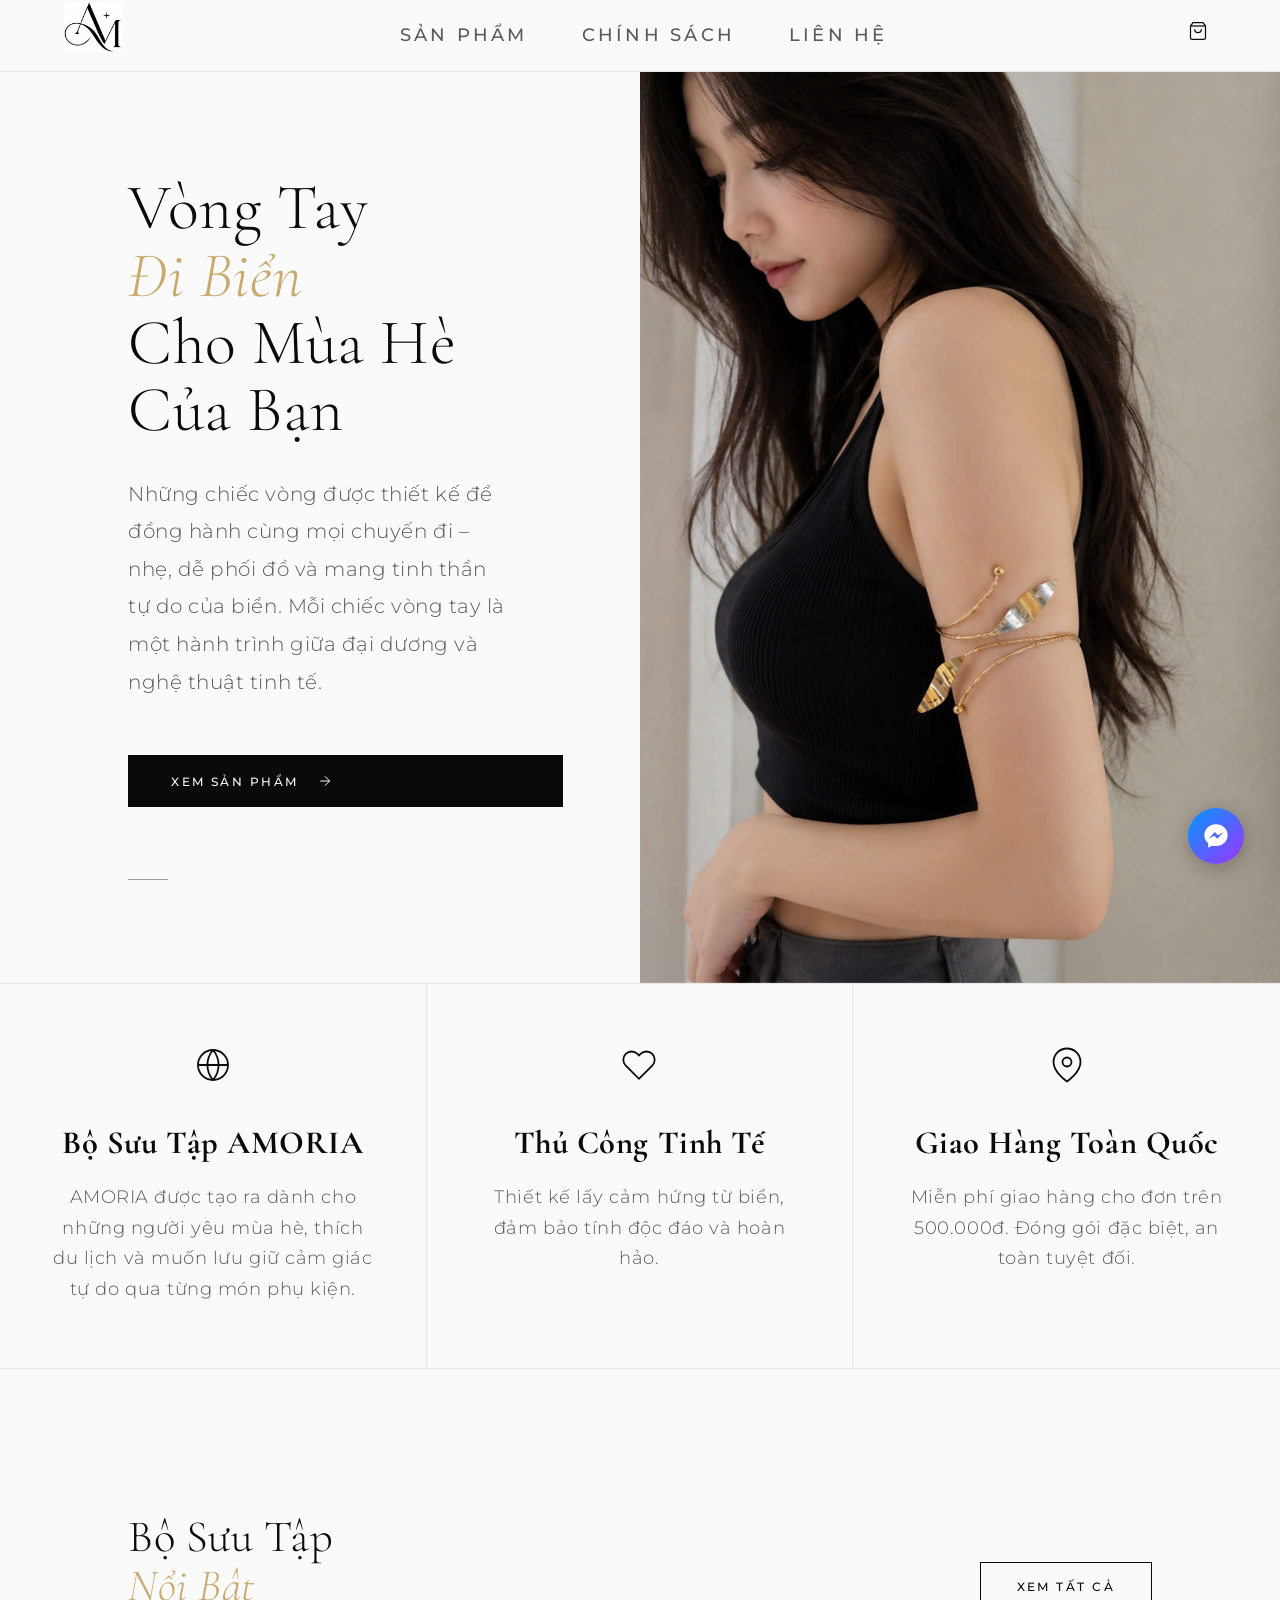
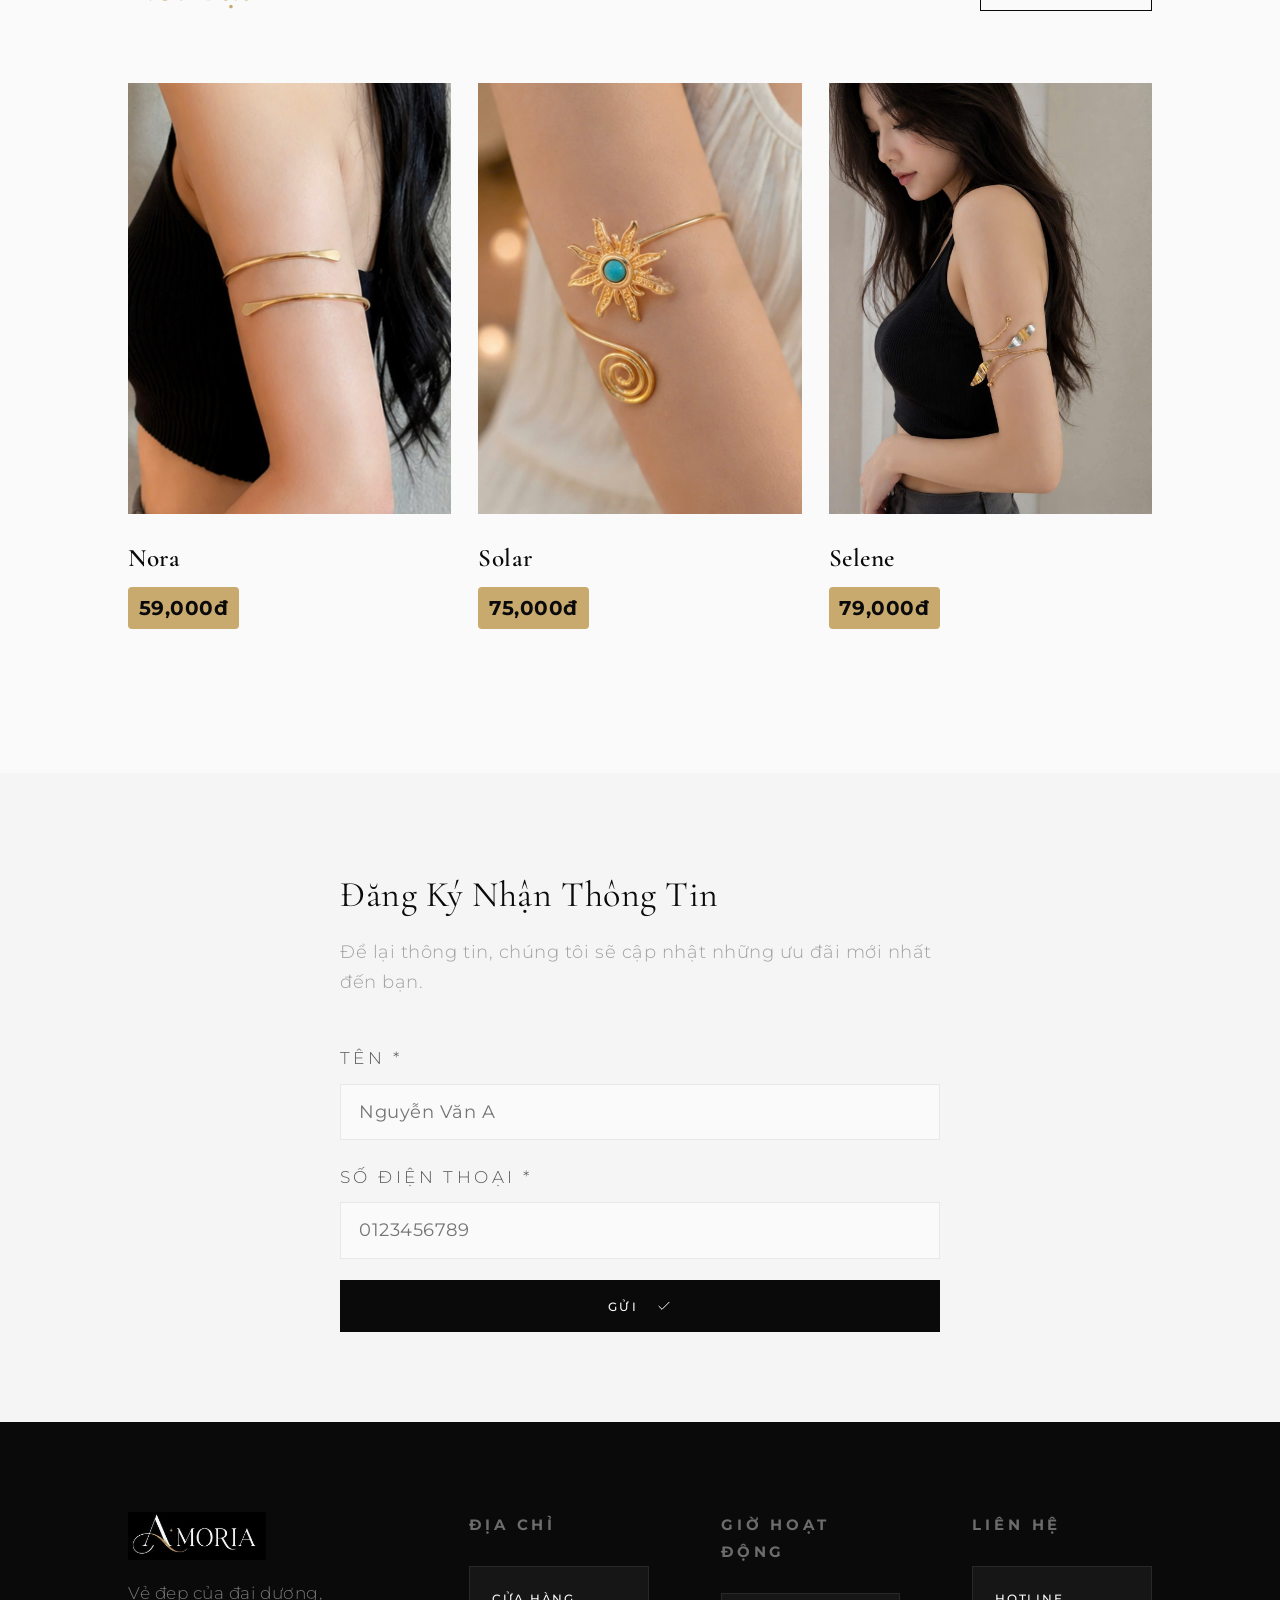
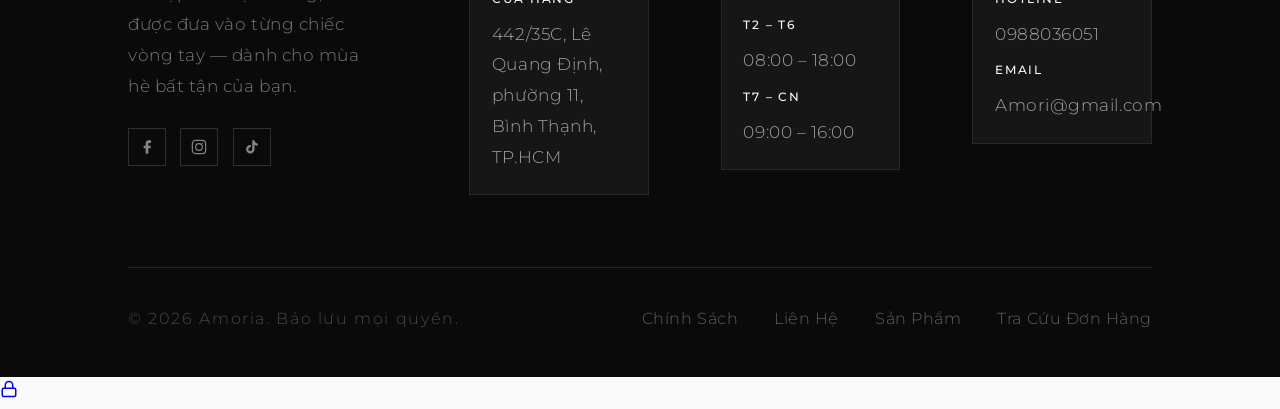
==== commit 2432edff: "Add files via upload" ====
--- a/index.html
+++ b/index.html
@@ -634,297 +634,100 @@
      POLICY PAGE
 ════════════════════════════════════════ -->
   <div class="page" id="policy">
-
-    <!-- ── HERO ── -->
-    <div class="policy-hero">
-      <div class="policy-hero-inner">
-        <p class="policy-hero-eyebrow">Amoria — Cam kết của chúng tôi</p>
-        <h1 class="policy-hero-title">Chính <em>Sách</em></h1>
-        <p class="policy-hero-sub">Minh bạch · Tận tâm · Đáng tin cậy</p>
-      </div>
-    </div>
-
-    <!-- ── QUICK CARDS ── -->
-    <div class="policy-cards-row">
-      <div class="policy-qcard">
-        <div class="policy-qcard-icon">
-          <svg viewBox="0 0 24 24" fill="none" stroke="currentColor" stroke-width="1.5">
-            <path d="M6 2L3 6v14a2 2 0 002 2h14a2 2 0 002-2V6l-3-4z" />
-            <line x1="3" y1="6" x2="21" y2="6" />
-            <path d="M16 10a4 4 0 01-8 0" />
-          </svg>
-        </div>
-        <h3>Mua Hàng</h3>
-        <p>Kiểm tra kỹ · Đóng gói an toàn</p>
-      </div>
-      <div class="policy-qcard">
-        <div class="policy-qcard-icon">
-          <svg viewBox="0 0 24 24" fill="none" stroke="currentColor" stroke-width="1.5">
-            <polyline points="1 4 1 10 7 10" />
-            <polyline points="23 20 23 14 17 14" />
-            <path d="M20.49 9A9 9 0 005.64 5.64L1 10M23 14l-4.64 4.36A9 9 0 013.51 15" />
-          </svg>
-        </div>
-        <h3>Đổi Trả</h3>
-        <p>Trong vòng 03 ngày · Dễ dàng</p>
-      </div>
-      <div class="policy-qcard">
-        <div class="policy-qcard-icon">
-          <svg viewBox="0 0 24 24" fill="none" stroke="currentColor" stroke-width="1.5">
-            <path d="M12 22s8-4 8-10V5l-8-3-8 3v7c0 6 8 10 8 10z" />
-          </svg>
-        </div>
-        <h3>Bảo Hành</h3>
-        <p>30 ngày · Lỗi kỹ thuật từ shop</p>
-      </div>
-      <div class="policy-qcard">
-        <div class="policy-qcard-icon">
-          <svg viewBox="0 0 24 24" fill="none" stroke="currentColor" stroke-width="1.5">
-            <path
-              d="M20.84 4.61a5.5 5.5 0 00-7.78 0L12 5.67l-1.06-1.06a5.5 5.5 0 00-7.78 7.78l1.06 1.06L12 21.23l7.78-7.78 1.06-1.06a5.5 5.5 0 000-7.78z" />
-          </svg>
-        </div>
-        <h3>Bảo Quản</h3>
-        <p>Hướng dẫn giữ vòng bền đẹp</p>
-      </div>
-    </div>
-
-    <!-- ── CONTENT ── -->
-    <div class="policy-body">
-
-      <!-- MUA HÀNG -->
-      <section class="policy-block" id="pb-purchase">
-        <div class="policy-block-label">01</div>
-        <div class="policy-block-content">
-          <h2 class="policy-block-title">
-            <svg viewBox="0 0 24 24" fill="none" stroke="currentColor" stroke-width="1.5">
-              <path d="M6 2L3 6v14a2 2 0 002 2h14a2 2 0 002-2V6l-3-4z" />
-              <line x1="3" y1="6" x2="21" y2="6" />
-              <path d="M16 10a4 4 0 01-8 0" />
-            </svg>
-            Chính Sách Mua Hàng
-          </h2>
-          <ul class="policy-list-new">
-            <li>
-              <span class="pli-dot"></span>
-              Sản phẩm được kiểm tra kỹ lưỡng trước khi đóng gói và giao đi.
-            </li>
-            <li>
-              <span class="pli-dot"></span>
-              Khách hàng có quyền kiểm tra ngoại quan sản phẩm ngay khi nhận hàng.
-            </li>
-            <li>
-              <span class="pli-dot"></span>
-              Nếu phát hiện giao sai mẫu, thiếu hàng hoặc sản phẩm hư hỏng do vận chuyển, vui lòng liên hệ trong vòng
-              <strong>48 giờ</strong> kể từ khi nhận hàng.
-            </li>
-          </ul>
-        </div>
-      </section>
-
-      <!-- ĐƯỜNG KẺ -->
-      <div class="policy-divider"></div>
-
-      <!-- ĐỔI TRẢ -->
-      <section class="policy-block" id="pb-return">
-        <div class="policy-block-label">02</div>
-        <div class="policy-block-content">
-          <h2 class="policy-block-title">
-            <svg viewBox="0 0 24 24" fill="none" stroke="currentColor" stroke-width="1.5">
-              <polyline points="1 4 1 10 7 10" />
-              <polyline points="23 20 23 14 17 14" />
-              <path d="M20.49 9A9 9 0 005.64 5.64L1 10M23 14l-4.64 4.36A9 9 0 013.51 15" />
-            </svg>
-            Chính Sách Đổi Trả
-          </h2>
-
-          <div class="policy-sub-grid">
-            <!-- Điều kiện đổi trả -->
-            <div class="policy-sub-card policy-sub-card--yes">
-              <div class="psc-header">
-                <svg viewBox="0 0 24 24" fill="none" stroke="currentColor" stroke-width="2">
-                  <polyline points="20 6 9 17 4 12" />
-                </svg>
-                <h3>Điều Kiện Đổi Trả</h3>
-              </div>
-              <ul class="policy-list-new">
-                <li><span class="pli-dot pli-dot--yes"></span>Sản phẩm bị lỗi do shop.</li>
-                <li><span class="pli-dot pli-dot--yes"></span>Giao sai mẫu, sai màu hoặc sai số lượng.</li>
-                <li><span class="pli-dot pli-dot--yes"></span>Hư hỏng trong quá trình vận chuyển.</li>
-              </ul>
-            </div>
-
-            <!-- Điều kiện áp dụng -->
-            <div class="policy-sub-card policy-sub-card--info">
-              <div class="psc-header">
-                <svg viewBox="0 0 24 24" fill="none" stroke="currentColor" stroke-width="2">
-                  <circle cx="12" cy="12" r="10" />
-                  <line x1="12" y1="8" x2="12" y2="12" />
-                  <line x1="12" y1="16" x2="12.01" y2="16" />
-                </svg>
-                <h3>Điều Kiện Áp Dụng</h3>
-              </div>
-              <ul class="policy-list-new">
-                <li><span class="pli-dot pli-dot--info"></span>Yêu cầu trong vòng <strong>03 ngày</strong> nhận hàng.
-                </li>
-                <li><span class="pli-dot pli-dot--info"></span>Sản phẩm chưa qua sử dụng.</li>
-                <li><span class="pli-dot pli-dot--info"></span>Còn nguyên tem nhãn, bao bì đi kèm.</li>
-                <li><span class="pli-dot pli-dot--info"></span>Có video/ảnh chứng minh lỗi sản phẩm.</li>
-              </ul>
-            </div>
-
-            <!-- Không hỗ trợ -->
-            <div class="policy-sub-card policy-sub-card--no">
-              <div class="psc-header">
-                <svg viewBox="0 0 24 24" fill="none" stroke="currentColor" stroke-width="2">
-                  <circle cx="12" cy="12" r="10" />
-                  <line x1="15" y1="9" x2="9" y2="15" />
-                  <line x1="9" y1="9" x2="15" y2="15" />
-                </svg>
-                <h3>Không Hỗ Trợ Đổi Trả</h3>
-              </div>
-              <ul class="policy-list-new">
-                <li><span class="pli-dot pli-dot--no"></span>Sản phẩm đã qua sử dụng.</li>
-                <li><span class="pli-dot pli-dot--no"></span>Hư hỏng do bảo quản không đúng.</li>
-                <li><span class="pli-dot pli-dot--no"></span>Khách thay đổi ý định sau nhận hàng.</li>
-                <li><span class="pli-dot pli-dot--no"></span>Sai màu nhỏ do ánh sáng / màn hình.</li>
-              </ul>
-            </div>
-          </div>
-        </div>
-      </section>
-
-      <div class="policy-divider"></div>
-
-      <!-- BẢO HÀNH -->
-      <section class="policy-block" id="pb-warranty">
-        <div class="policy-block-label">03</div>
-        <div class="policy-block-content">
-          <h2 class="policy-block-title">
-            <svg viewBox="0 0 24 24" fill="none" stroke="currentColor" stroke-width="1.5">
-              <path d="M12 22s8-4 8-10V5l-8-3-8 3v7c0 6 8 10 8 10z" />
-            </svg>
-            Chính Sách Bảo Hành
-          </h2>
-
-          <div class="policy-warranty-row">
-            <div class="policy-warranty-badge">
-              <span class="pwb-number">30</span>
-              <span class="pwb-unit">ngày</span>
-              <span class="pwb-label">Bảo hành</span>
-            </div>
-            <div class="policy-warranty-detail">
-              <div class="pwd-group">
-                <h4>✔ Được bảo hành</h4>
-                <ul class="policy-list-new">
-                  <li><span class="pli-dot pli-dot--yes"></span>Đứt dây do lỗi gia công.</li>
-                  <li><span class="pli-dot pli-dot--yes"></span>Bong keo, bung mối nối hoặc lỗi hoàn thiện sản phẩm.
-                  </li>
-                </ul>
-              </div>
-              <div class="pwd-group">
-                <h4>✕ Không áp dụng</h4>
-                <ul class="policy-list-new">
-                  <li><span class="pli-dot pli-dot--no"></span>Hư hỏng do va đập mạnh.</li>
-                  <li><span class="pli-dot pli-dot--no"></span>Tiếp xúc hóa chất, nước biển, môi trường ăn mòn.</li>
-                  <li><span class="pli-dot pli-dot--no"></span>Hao mòn tự nhiên trong sử dụng.</li>
-                </ul>
-              </div>
-            </div>
-          </div>
-        </div>
-      </section>
-
-      <div class="policy-divider"></div>
-
-      <!-- BẢO QUẢN -->
-      <section class="policy-block" id="pb-care">
-        <div class="policy-block-label">04</div>
-        <div class="policy-block-content">
-          <h2 class="policy-block-title">
-            <svg viewBox="0 0 24 24" fill="none" stroke="currentColor" stroke-width="1.5">
-              <path
-                d="M20.84 4.61a5.5 5.5 0 00-7.78 0L12 5.67l-1.06-1.06a5.5 5.5 0 00-7.78 7.78l1.06 1.06L12 21.23l7.78-7.78 1.06-1.06a5.5 5.5 0 000-7.78z" />
-            </svg>
-            Hướng Dẫn Bảo Quản
-          </h2>
-          <div class="policy-care-grid">
-            <div class="policy-care-item">
-              <div class="pci-icon">
-                <svg viewBox="0 0 24 24" fill="none" stroke="currentColor" stroke-width="1.5">
-                  <path d="M12 2.69l5.66 5.66a8 8 0 11-11.31 0z" />
-                </svg>
-              </div>
-              <p>Tránh tiếp xúc với <strong>nước hoa, mỹ phẩm và hóa chất</strong> để bảo vệ chất liệu.</p>
-            </div>
-            <div class="policy-care-item">
-              <div class="pci-icon">
-                <svg viewBox="0 0 24 24" fill="none" stroke="currentColor" stroke-width="1.5">
-                  <circle cx="12" cy="12" r="5" />
-                  <line x1="12" y1="1" x2="12" y2="3" />
-                  <line x1="12" y1="21" x2="12" y2="23" />
-                  <line x1="4.22" y1="4.22" x2="5.64" y2="5.64" />
-                  <line x1="18.36" y1="18.36" x2="19.78" y2="19.78" />
-                  <line x1="1" y1="12" x2="3" y2="12" />
-                  <line x1="21" y1="12" x2="23" y2="12" />
-                  <line x1="4.22" y1="19.78" x2="5.64" y2="18.36" />
-                  <line x1="18.36" y1="5.64" x2="19.78" y2="4.22" />
-                </svg>
-              </div>
-              <p>Bảo quản nơi <strong>khô ráo, thoáng mát</strong>, tránh ánh nắng trực tiếp.</p>
-            </div>
-            <div class="policy-care-item">
-              <div class="pci-icon">
-                <svg viewBox="0 0 24 24" fill="none" stroke="currentColor" stroke-width="1.5">
-                  <path d="M20 21v-2a4 4 0 00-4-4H8a4 4 0 00-4 4v2" />
-                  <circle cx="12" cy="7" r="4" />
-                </svg>
-              </div>
-              <p><strong>Tháo sản phẩm</strong> khi vận động mạnh hoặc đi bơi để tăng độ bền.</p>
-            </div>
-          </div>
-        </div>
-      </section>
-
-    </div><!-- end .policy-body -->
-
-    <!-- ── CAM KẾT BANNER ── -->
-    <div class="policy-commitment">
-      <div class="policy-commitment-inner">
-        <p class="policy-commitment-eyebrow">Amoria Cam Kết</p>
-        <h2 class="policy-commitment-title">Tận Tâm <em>Từng Chi Tiết</em></h2>
-        <div class="policy-commitment-grid">
-          <div class="pcg-item">
-            <svg viewBox="0 0 24 24" fill="none" stroke="currentColor" stroke-width="1.5">
-              <polyline points="20 6 9 17 4 12" />
-            </svg>
-            <span>Hàng đúng hình 100%</span>
-          </div>
-          <div class="pcg-item">
-            <svg viewBox="0 0 24 24" fill="none" stroke="currentColor" stroke-width="1.5">
-              <polyline points="20 6 9 17 4 12" />
-            </svg>
-            <span>Đổi mới nếu lỗi từ nhà sản xuất</span>
-          </div>
-          <div class="pcg-item">
-            <svg viewBox="0 0 24 24" fill="none" stroke="currentColor" stroke-width="1.5">
-              <polyline points="20 6 9 17 4 12" />
-            </svg>
-            <span>Kiểm tra hàng trước khi đóng gói</span>
-          </div>
-          <div class="pcg-item">
-            <svg viewBox="0 0 24 24" fill="none" stroke="currentColor" stroke-width="1.5">
-              <polyline points="20 6 9 17 4 12" />
-            </svg>
-            <span>Hỗ trợ khách hàng tận tình</span>
-          </div>
-        </div>
-        <button class="btn-secondary" onclick="showPage('home')" style="margin-top:2.5rem;">
-          ← Quay Lại Trang Chủ
-        </button>
-      </div>
-    </div>
-
+    <div class="page-hero">
+      <h1>Chính Sách</h1>
+      <p>Cam kết mang lại trải nghiệm mua sắm tốt nhất cho quý khách</p>
+    </div>
+
+    <div class="policy-content-wrap">
+
+      <!-- Mua hàng -->
+      <div class="policy-section">
+        <h2 class="policy-section-title">Chính Sách Mua Hàng</h2>
+        <ul class="policy-list">
+          <li>Sản phẩm được kiểm tra kỹ trước khi đóng gói.</li>
+          <li>Khách hàng được kiểm tra ngoại quan sản phẩm khi nhận hàng.</li>
+          <li>Nếu phát hiện giao sai mẫu, thiếu hàng hoặc sản phẩm hư hỏng do vận chuyển, vui lòng liên hệ trong vòng
+            <strong>48 giờ</strong> kể từ khi nhận hàng.
+          </li>
+        </ul>
+      </div>
+
+      <!-- Đổi trả -->
+      <div class="policy-section">
+        <h2 class="policy-section-title">Chính Sách Đổi Trả</h2>
+
+        <h3 class="policy-sub-title">Điều kiện đổi trả</h3>
+        <p class="policy-text">Chúng tôi hỗ trợ đổi trả trong các trường hợp:</p>
+        <ul class="policy-list">
+          <li>Sản phẩm bị lỗi do shop.</li>
+          <li>Giao sai mẫu, sai màu hoặc sai số lượng so với đơn đặt hàng.</li>
+          <li>Sản phẩm bị hư hỏng trong quá trình vận chuyển.</li>
+        </ul>
+
+        <h3 class="policy-sub-title">Điều kiện áp dụng</h3>
+        <ul class="policy-list">
+          <li>Yêu cầu đổi trả trong vòng <strong>03 ngày</strong> kể từ ngày nhận hàng.</li>
+          <li>Sản phẩm chưa qua sử dụng.</li>
+          <li>Còn nguyên tem nhãn, bao bì và phụ kiện đi kèm.</li>
+          <li>Có video mở hộp hoặc hình ảnh chứng minh lỗi sản phẩm.</li>
+        </ul>
+
+        <h3 class="policy-sub-title">Trường hợp không hỗ trợ đổi trả</h3>
+        <ul class="policy-list policy-list--no">
+          <li>Sản phẩm đã qua sử dụng hoặc có dấu hiệu tác động từ người dùng.</li>
+          <li>Hư hỏng do bảo quản không đúng cách.</li>
+          <li>Khách thay đổi ý định sau khi nhận hàng.</li>
+          <li>Sai lệch màu sắc nhỏ do ánh sáng hoặc màn hình hiển thị.</li>
+        </ul>
+      </div>
+
+      <!-- Bảo hành -->
+      <div class="policy-section">
+        <h2 class="policy-section-title">Chính Sách Bảo Hành</h2>
+
+        <h3 class="policy-sub-title">Thời gian bảo hành</h3>
+        <ul class="policy-list">
+          <li>Bảo hành <strong>30 ngày</strong> đối với lỗi kỹ thuật từ shop.</li>
+        </ul>
+
+        <h3 class="policy-sub-title">Nội dung bảo hành</h3>
+        <ul class="policy-list">
+          <li>Đứt dây do lỗi gia công.</li>
+          <li>Bong keo, bung mối nối hoặc lỗi hoàn thiện sản phẩm.</li>
+        </ul>
+
+        <h3 class="policy-sub-title">Không áp dụng bảo hành</h3>
+        <ul class="policy-list policy-list--no">
+          <li>Hư hỏng do va đập mạnh.</li>
+          <li>Tiếp xúc hóa chất, nước biển hoặc môi trường ăn mòn.</li>
+          <li>Hao mòn tự nhiên trong quá trình sử dụng.</li>
+        </ul>
+      </div>
+
+      <!-- Bảo quản -->
+      <div class="policy-section">
+        <h2 class="policy-section-title">Hướng Dẫn Bảo Quản</h2>
+        <ul class="policy-list">
+          <li>Tránh tiếp xúc với nước hoa, mỹ phẩm và hóa chất.</li>
+          <li>Bảo quản nơi khô ráo, tránh ánh nắng trực tiếp.</li>
+          <li>Tháo sản phẩm khi vận động mạnh hoặc đi bơi để tăng độ bền.</li>
+        </ul>
+      </div>
+
+      <!-- Cam kết -->
+      <div class="policy-pledge">
+        <p>✨ Cam kết hàng đúng hình 100%</p>
+        <p>✨ Hỗ trợ đổi mới nếu lỗi từ nhà sản xuất</p>
+        <p>✨ Kiểm tra hàng trước khi đóng gói</p>
+        <p>✨ Hỗ trợ khách hàng nhanh chóng trong suốt quá trình sử dụng sản phẩm.</p>
+      </div>
+
+      <div style="text-align:center; margin-top: 3rem; padding-bottom: 5rem;">
+        <button class="btn-secondary" onclick="showPage('home')">← Quay Lại Trang Chủ</button>
+      </div>
+
+    </div>
   </div><!-- end #policy -->
 
 
@@ -932,174 +735,41 @@
      CONTACT PAGE
 ════════════════════════════════════════ -->
   <div class="page" id="contact">
-    <div class="page-hero contact-page-hero">
-      <p class="contact-hero-eyebrow">Kết nối với chúng tôi</p>
+    <div class="page-hero">
       <h1>Liên Hệ</h1>
-      <p class="contact-hero-subtitle">Mọi thắc mắc và đóng góp của bạn luôn được trân trọng</p>
-    </div>
-
-    <div class="contact-page-container">
-      <div class="contact-grid">
-
-        <!-- Cột thông tin liên hệ -->
-        <div class="contact-info-col">
-          <div class="contact-brand-section">
-            <span class="contact-brand-logo">Amoria</span>
-            <p class="contact-brand-slogan">
-              Trang sức lấy cảm hứng từ đại dương bao la, chế tác tinh xảo để lưu giữ từng khoảnh khắc mùa hè bất tận
-              của riêng bạn.
-            </p>
-          </div>
-
-          <div class="contact-details-list">
-            <!-- Địa chỉ -->
-            <div class="contact-detail-item">
-              <div class="contact-detail-icon">
-                <svg viewBox="0 0 24 24" fill="none" stroke="currentColor" stroke-width="1.5">
-                  <path d="M21 10c0 7-9 13-9 13s-9-6-9-13a9 9 0 0118 0z" />
-                  <circle cx="12" cy="10" r="3" />
-                </svg>
-              </div>
-              <div class="contact-detail-content">
-                <h4>Cửa Hàng</h4>
-                <p>442/35C Lê Quang Định, Phường 11, Quận Bình Thạnh, TP. Hồ Chí Minh</p>
-                <a href="https://maps.google.com/?q=442/35C+Le+Quang+Dinh+Binh+Thanh+HCM" target="_blank"
-                  class="contact-map-link">
-                  Xem bản đồ đường đi
-                  <svg viewBox="0 0 24 24" fill="none" stroke="currentColor" stroke-width="2" width="12" height="12">
-                    <line x1="7" y1="17" x2="17" y2="7"></line>
-                    <polyline points="7 7 17 7 17 17"></polyline>
-                  </svg>
-                </a>
-              </div>
-            </div>
-
-            <!-- Hotline -->
-            <div class="contact-detail-item">
-              <div class="contact-detail-icon">
-                <svg viewBox="0 0 24 24" fill="none" stroke="currentColor" stroke-width="1.5">
-                  <path
-                    d="M22 16.92v3a2 2 0 01-2.18 2 19.79 19.79 0 01-8.63-3.07 19.5 19.5 0 01-6-6 19.79 19.79 0 01-3.07-8.67A2 2 0 014.11 2h3a2 2 0 012 1.72 12.84 12.84 0 00.7 2.81 2 2 0 01-.45 2.11L8.09 9.91a16 16 0 006 6l1.27-1.27a2 2 0 012.11-.45 12.84 12.84 0 002.81.7A2 2 0 0122 16.92z" />
-                </svg>
-              </div>
-              <div class="contact-detail-content">
-                <h4>Hotline & Zalo</h4>
-                <p><a href="tel:0988036051" class="contact-interactive-link">0988 036 051</a></p>
-              </div>
-            </div>
-
-            <!-- Email -->
-            <div class="contact-detail-item">
-              <div class="contact-detail-icon">
-                <svg viewBox="0 0 24 24" fill="none" stroke="currentColor" stroke-width="1.5">
-                  <path d="M4 4h16c1.1 0 2 .9 2 2v12c0 1.1-.9 2-2 2H4c-1.1 0-2-.9-2-2V6c0-1.1.9-2 2-2z" />
-                  <polyline points="22,6 12,13 2,6" />
-                </svg>
-              </div>
-              <div class="contact-detail-content">
-                <h4>Email Hỗ Trợ</h4>
-                <p><a href="mailto:Amori@gmail.com" class="contact-interactive-link">Amori@gmail.com</a></p>
-              </div>
-            </div>
-
-            <!-- Giờ làm việc -->
-            <div class="contact-detail-item">
-              <div class="contact-detail-icon">
-                <svg viewBox="0 0 24 24" fill="none" stroke="currentColor" stroke-width="1.5">
-                  <circle cx="12" cy="12" r="10" />
-                  <polyline points="12 6 12 12 16 14" />
-                </svg>
-              </div>
-              <div class="contact-detail-content">
-                <h4>Giờ Hoạt Động</h4>
-                <p>Thứ 2 – Thứ 6: 08:00 – 18:00</p>
-                <p>Thứ 7 – Chủ Nhật: 09:00 – 16:00</p>
-              </div>
-            </div>
-          </div>
-
-          <!-- Mạng xã hội -->
-          <div class="contact-social-section">
-            <h4>Kết nối cộng đồng</h4>
-            <div class="contact-social-buttons">
-              <a href="https://www.facebook.com/profile.php?id=61590145246259" target="_blank"
-                class="contact-social-btn fb">
-                <svg viewBox="0 0 24 24" fill="currentColor" width="20" height="20">
-                  <path d="M18 2h-3a5 5 0 00-5 5v3H7v4h3v8h4v-8h3l1-4h-4V7a1 1 0 011-1h3z" />
-                </svg>
-                <span>Facebook</span>
-              </a>
-              <a href="https://www.instagram.com/amoria_shop7?igsh=dzFsaWV3aHF2d21u&utm_source=qr" target="_blank"
-                class="contact-social-btn ig">
-                <svg viewBox="0 0 24 24" fill="none" stroke="currentColor" stroke-width="1.8" width="20" height="20">
-                  <rect x="2" y="2" width="20" height="20" rx="5" />
-                  <circle cx="12" cy="12" r="5" />
-                  <circle cx="17.5" cy="6.5" r="1" fill="currentColor" stroke="none" />
-                </svg>
-                <span>Instagram</span>
-              </a>
-              <a href="https://www.tiktok.com/@chzan05?_r=1&_t=ZS-96xs1fG3Gz6" target="_blank"
-                class="contact-social-btn tt">
-                <svg viewBox="0 0 24 24" fill="currentColor" width="20" height="20">
-                  <path
-                    d="M19.59 6.69a4.83 4.83 0 01-3.77-4.25V2h-3.45v13.67a2.89 2.89 0 01-2.88 2.5 2.89 2.89 0 01-2.89-2.89 2.89 2.89 0 012.89-2.89c.28 0 .54.04.79.1V9.01a6.33 6.33 0 00-.79-.05 6.34 6.34 0 00-6.34 6.34 6.34 6.34 0 006.34 6.34 6.34 6.34 0 006.33-6.34V8.69a8.18 8.18 0 004.78 1.52V6.76a4.85 4.85 0 01-1.01-.07z" />
-                </svg>
-                <span>TikTok</span>
-              </a>
-            </div>
-          </div>
-        </div>
-
-        <!-- Cột form liên hệ -->
-        <div class="contact-form-col">
-          <div class="contact-card-box">
-            <div class="contact-card-header">
-              <h2 class="contact-card-title">Gửi Tin Nhắn</h2>
-              <p class="contact-card-desc">Để lại thông tin và lời nhắn của bạn, Amoria sẽ liên hệ tư vấn trong vòng
-                24h.</p>
-            </div>
-
-            <form id="contact-page-form" class="contact-form" novalidate>
-              <div class="form-group animate-group">
-                <label for="cf-contact-name">Họ & Tên *</label>
-                <div class="input-wrapper">
-                  <input type="text" id="cf-contact-name" placeholder="Nguyễn Văn A" required />
-                  <span class="focus-line"></span>
-                </div>
-              </div>
-
-              <div class="form-group animate-group">
-                <label for="cf-phone">Số Điện Thoại *</label>
-                <div class="input-wrapper">
-                  <input type="tel" id="cf-phone" placeholder="0123456789" pattern="0[0-9]{9,10}" inputmode="numeric"
-                    maxlength="11" required />
-                  <span class="focus-line"></span>
-                </div>
-                <span class="field-hint">Bắt đầu bằng số 0, gồm 10–11 chữ số</span>
-              </div>
-
-              <div class="form-group animate-group">
-                <label for="cf-contact-message">Lời nhắn của bạn</label>
-                <div class="input-wrapper">
-                  <textarea id="cf-contact-message" rows="5"
-                    placeholder="Bạn cần Amoria tư vấn về sản phẩm nào..."></textarea>
-                  <span class="focus-line"></span>
-                </div>
-              </div>
-
-              <button type="submit" class="btn-primary contact-submit-btn">
-                Gửi Tin Nhắn
-                <svg class="arrow-icon" viewBox="0 0 24 24" stroke-width="2" fill="none" stroke="currentColor">
-                  <line x1="5" y1="12" x2="19" y2="12"></line>
-                  <polyline points="12 5 19 12 12 19"></polyline>
-                </svg>
-              </button>
-            </form>
-          </div>
-        </div>
-
-      </div>
-    </div>
+      <p>Chúng tôi luôn sẵn sàng hỗ trợ quý khách</p>
+    </div>
+
+    <!-- Form đăng ký nhận thông tin -->
+    <div class="contact-form-wrap">
+      <div class="contact-form-inner">
+        <h2 class="contact-form-title">Đăng Ký Nhận Thông Tin</h2>
+        <p class="contact-form-desc">Để lại thông tin, chúng tôi sẽ cập nhật những ưu đãi mới nhất đến bạn.</p>
+        <form id="contact-page-form" class="contact-form" novalidate>
+          <div class="form-group">
+            <label>Tên *</label>
+            <input type="text" id="cf-contact-name" placeholder="Nguyễn Văn A" required />
+          </div>
+          <div class="form-group">
+            <label>Số Điện Thoại *</label>
+            <input type="tel" id="cf-phone" placeholder="0123456789" pattern="0[0-9]{9,10}" inputmode="numeric"
+              maxlength="11" required />
+            <span class="field-hint">Bắt đầu bằng 0, 10–11 chữ số</span>
+          </div>
+          <div class="form-group">
+            <label>Lời nhắn</label>
+            <textarea id="cf-contact-message" rows="4" placeholder="Nhập lời nhắn của bạn..."></textarea>
+          </div>
+          <button type="submit" class="btn-primary" style="width:100%;justify-content:center;">
+            Gửi
+            <svg viewBox="0 0 24 24" stroke-width="1.5">
+              <polyline points="20 6 9 17 4 12" />
+            </svg>
+          </button>
+        </form>
+      </div>
+    </div>
+
   </div><!-- end #contact -->
 
 
@@ -1221,8 +891,7 @@
   </div>
 
   <!-- Admin Floating Button -->
-  <button type="button" class="admin-fab" id="admin-fab" aria-label="Trang quản trị" title="Quản trị"
-    onclick="openAdminGate()">
+  <a href="admin.html" class="admin-fab" id="admin-fab" aria-label="Trang quản trị" title="Quản trị">
     <!-- Lock icon -->
     <svg width="18" height="18" viewBox="0 0 24 24" fill="none" stroke="currentColor" stroke-width="2"
       stroke-linecap="round" stroke-linejoin="round">
@@ -1231,127 +900,7 @@
     </svg>
     <!-- Chấm xanh: hiện khi có dữ liệu -->
     <span class="admin-fab-dot" id="admin-fab-dot"></span>
-  </button>
-
-  <!-- Admin Password Modal -->
-  <div id="admin-gate-overlay" style="
-    display:none;position:fixed;inset:0;z-index:9999;
-    background:rgba(0,0,0,0.65);backdrop-filter:blur(6px);
-    align-items:center;justify-content:center;
-  ">
-    <div id="admin-gate-box" style="
-      background:#18181f;border:1px solid #2e2e3d;
-      border-radius:18px;padding:2.2rem 2rem 2rem;
-      width:min(360px,92vw);box-shadow:0 24px 60px rgba(0,0,0,.6);
-      animation:agSlideIn .25s cubic-bezier(.34,1.56,.64,1) both;
-    ">
-      <!-- Icon -->
-      <div style="text-align:center;margin-bottom:1.2rem;">
-        <div style="
-          display:inline-flex;align-items:center;justify-content:center;
-          width:52px;height:52px;border-radius:14px;
-          background:linear-gradient(135deg,#c9a96e22,#c9a96e44);
-          border:1px solid #c9a96e55;
-        ">
-          <svg width="22" height="22" viewBox="0 0 24 24" fill="none" stroke="#c9a96e" stroke-width="2"
-            stroke-linecap="round" stroke-linejoin="round">
-            <rect x="3" y="11" width="18" height="11" rx="2" ry="2" />
-            <path d="M7 11V7a5 5 0 0110 0v4" />
-          </svg>
-        </div>
-      </div>
-      <h3 style="text-align:center;font-size:1.1rem;font-weight:700;color:#f0ede8;margin-bottom:.3rem;">Khu Vực Quản Trị
-      </h3>
-      <p style="text-align:center;font-size:.82rem;color:#8a8799;margin-bottom:1.4rem;">Nhập mật khẩu để tiếp tục</p>
-
-      <div style="position:relative;margin-bottom:.5rem;">
-        <input type="password" id="admin-gate-input" placeholder="Mật khẩu..." autocomplete="current-password"
-          onkeydown="if(event.key==='Enter')verifyAdmin()" style="
-            width:100%;padding:.75rem 2.8rem .75rem 1rem;
-            background:#0f0f13;border:1px solid #2e2e3d;
-            border-radius:10px;color:#f0ede8;font-size:.9rem;
-            outline:none;transition:border-color .2s;
-            font-family:inherit;
-          " onfocus="this.style.borderColor='#c9a96e'" onblur="this.style.borderColor='#2e2e3d'" />
-        <!-- Toggle show/hide password -->
-        <button type="button" onclick="toggleAdminPwVis()" tabindex="-1" style="
-          position:absolute;right:.7rem;top:50%;transform:translateY(-50%);
-          background:none;border:none;cursor:pointer;color:#8a8799;padding:.2rem;
-        " id="admin-eye-btn" aria-label="Hiện/ẩn mật khẩu">
-          <svg id="admin-eye-icon" width="16" height="16" viewBox="0 0 24 24" fill="none" stroke="currentColor"
-            stroke-width="2">
-            <path d="M1 12s4-8 11-8 11 8 11 8-4 8-11 8-11-8-11-8z" />
-            <circle cx="12" cy="12" r="3" />
-          </svg>
-        </button>
-      </div>
-
-      <!-- Error message -->
-      <p id="admin-gate-err" style="
-        font-size:.78rem;color:#e05c5c;margin-bottom:.8rem;
-        min-height:1.2em;text-align:center;opacity:0;transition:opacity .2s;
-      "></p>
-
-      <button onclick="verifyAdmin()" style="
-        width:100%;padding:.75rem;border:none;border-radius:10px;
-        background:linear-gradient(135deg,#c9a96e,#e8c98a);
-        color:#1a1000;font-size:.9rem;font-weight:700;
-        cursor:pointer;transition:opacity .2s,transform .15s;margin-bottom:.6rem;
-        font-family:inherit;
-      " onmouseover="this.style.opacity='.9'" onmouseout="this.style.opacity='1'">
-        Xác Nhận
-      </button>
-      <button onclick="closeAdminGate()" style="
-        width:100%;padding:.65rem;border:1px solid #2e2e3d;border-radius:10px;
-        background:transparent;color:#8a8799;font-size:.85rem;
-        cursor:pointer;transition:color .2s;font-family:inherit;
-      " onmouseover="this.style.color='#f0ede8'" onmouseout="this.style.color='#8a8799'">
-        Huỷ
-      </button>
-    </div>
-  </div>
-  <style>
-    @keyframes agSlideIn {
-      from {
-        opacity: 0;
-        transform: scale(.88) translateY(20px);
-      }
-
-      to {
-        opacity: 1;
-        transform: scale(1) translateY(0);
-      }
-    }
-
-    @keyframes agShake {
-
-      0%,
-      100% {
-        transform: translateX(0);
-      }
-
-      20% {
-        transform: translateX(-8px);
-      }
-
-      40% {
-        transform: translateX(8px);
-      }
-
-      60% {
-        transform: translateX(-6px);
-      }
-
-      80% {
-        transform: translateX(6px);
-      }
-    }
-
-    /* Make admin-fab work as button (same visual as anchor) */
-    button.admin-fab {
-      cursor: pointer;
-    }
-  </style>
+  </a>
 
   <!-- Messenger Floating Button -->
   <a href="https://www.facebook.com/profile.php?id=61590145246259" target="_blank" class="messenger-fab"
@@ -1412,73 +961,6 @@
         }
       } catch (e) { }
     })();
-
-    /* ── Admin Gate Logic ── */
-    var ADMIN_PASSWORD = 'Amoria@123'; // ← đổi mật khẩu tại đây
-
-    function openAdminGate() {
-
-      if (sessionStorage.getItem('amoria_admin_auth') === '1') {
-        window.location.href = 'admin.html';
-        return;
-      }
-      var overlay = document.getElementById('admin-gate-overlay');
-      overlay.style.display = 'flex';
-      setTimeout(function () {
-        var inp = document.getElementById('admin-gate-input');
-        if (inp) { inp.value = ''; inp.focus(); }
-        var err = document.getElementById('admin-gate-err');
-        if (err) { err.textContent = ''; err.style.opacity = '0'; }
-      }, 50);
-    }
-
-    function closeAdminGate() {
-      document.getElementById('admin-gate-overlay').style.display = 'none';
-    }
-
-    function verifyAdmin() {
-      var inp = document.getElementById('admin-gate-input');
-      var err = document.getElementById('admin-gate-err');
-      if (!inp) return;
-      if (inp.value === ADMIN_PASSWORD) {
-        sessionStorage.setItem('amoria_admin_auth', '1');
-        closeAdminGate();
-        window.location.href = 'admin.html';
-      } else {
-        err.textContent = '⚠ Mật khẩu không đúng. Vui lòng thử lại.';
-        err.style.opacity = '1';
-        inp.value = '';
-        inp.focus();
-        /* Shake animation */
-        var box = document.getElementById('admin-gate-box');
-        box.style.animation = 'none';
-        void box.offsetWidth;
-        box.style.animation = 'agShake .35s ease';
-      }
-    }
-
-    function toggleAdminPwVis() {
-      var inp = document.getElementById('admin-gate-input');
-      var icon = document.getElementById('admin-eye-icon');
-      if (!inp) return;
-      if (inp.type === 'password') {
-        inp.type = 'text';
-        icon.innerHTML = '<path d="M17.94 17.94A10.07 10.07 0 0112 20c-7 0-11-8-11-8a18.45 18.45 0 015.06-5.94"/><path d="M9.9 4.24A9.12 9.12 0 0112 4c7 0 11 8 11 8a18.5 18.5 0 01-2.16 3.19"/><line x1="1" y1="1" x2="23" y2="23"/>';
-      } else {
-        inp.type = 'password';
-        icon.innerHTML = '<path d="M1 12s4-8 11-8 11 8 11 8-4 8-11 8-11-8-11-8z"/><circle cx="12" cy="12" r="3"/>';
-      }
-    }
-
-    /* Đóng modal khi click ra ngoài */
-    document.getElementById('admin-gate-overlay').addEventListener('click', function (e) {
-      if (e.target === this) closeAdminGate();
-    });
-
-    /* Phím Escape đóng modal */
-    document.addEventListener('keydown', function (e) {
-      if (e.key === 'Escape') closeAdminGate();
-    });
   </script>
 </body>
 
